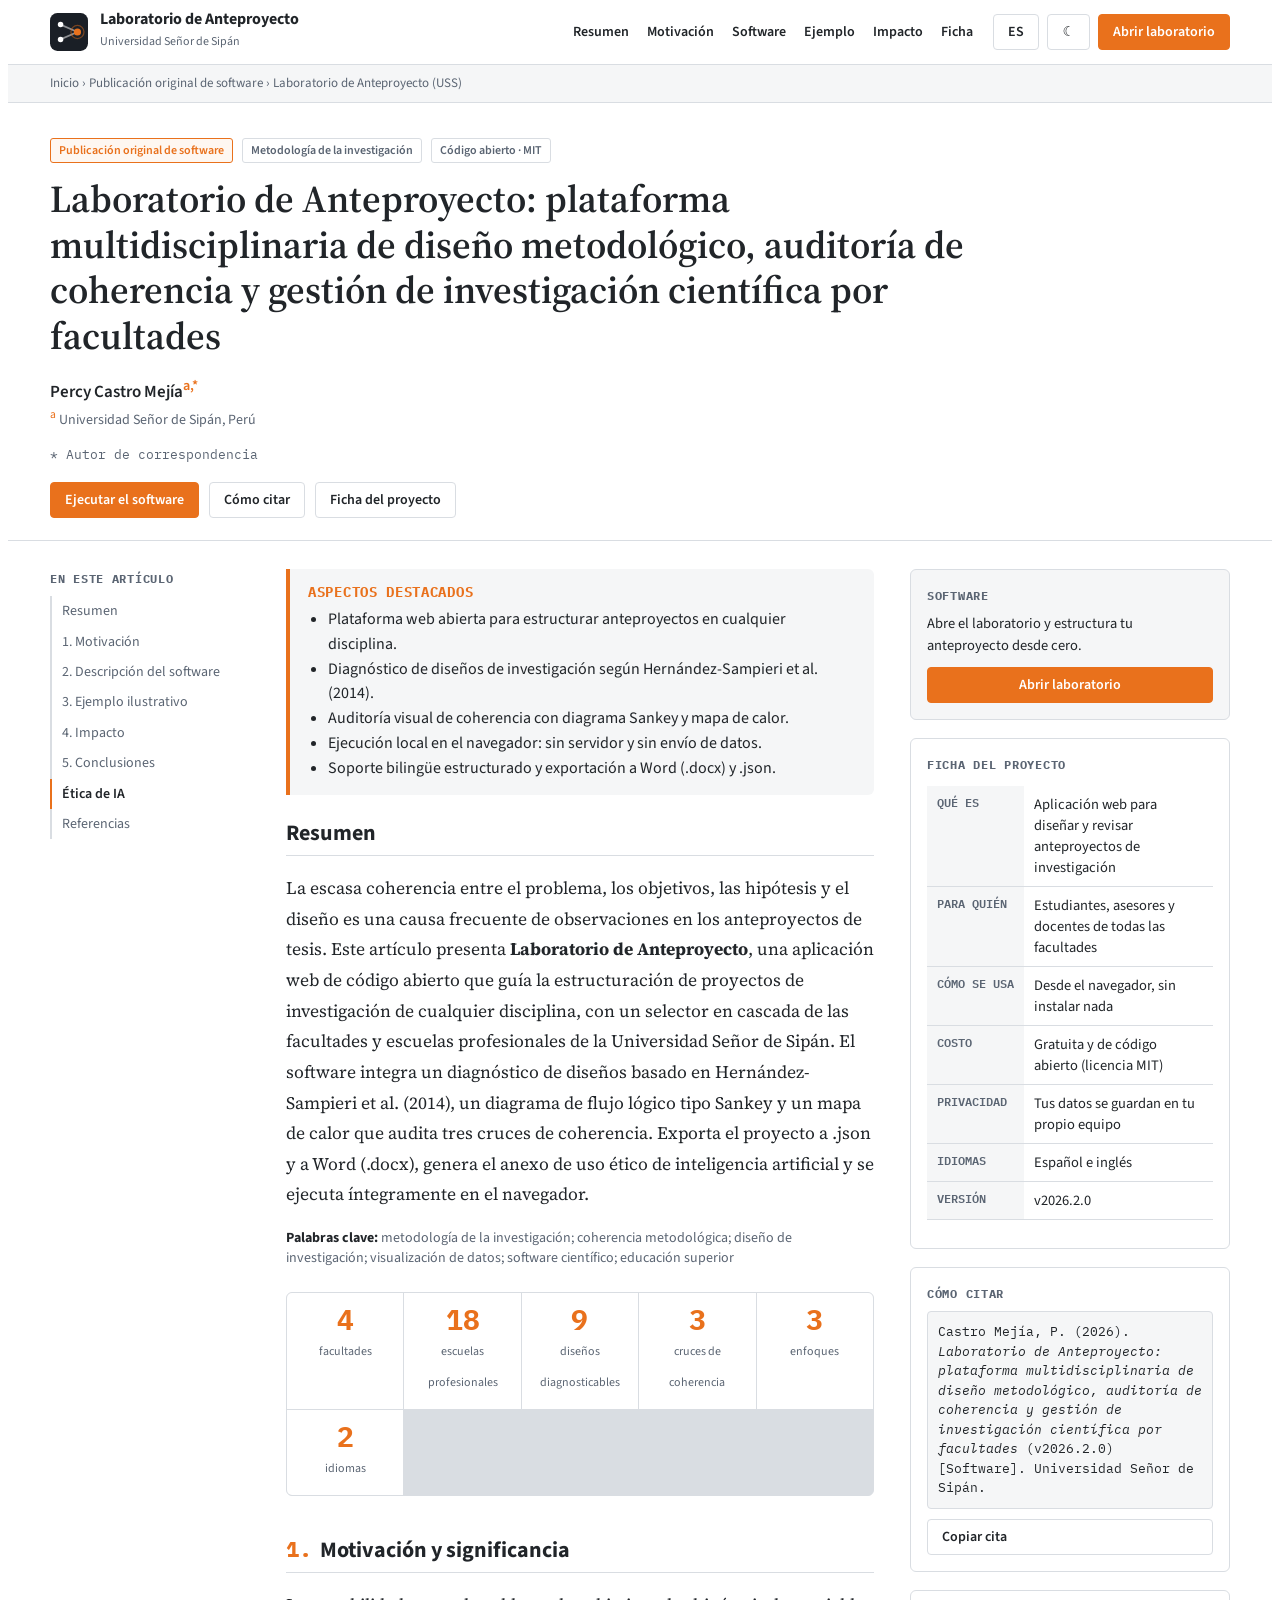
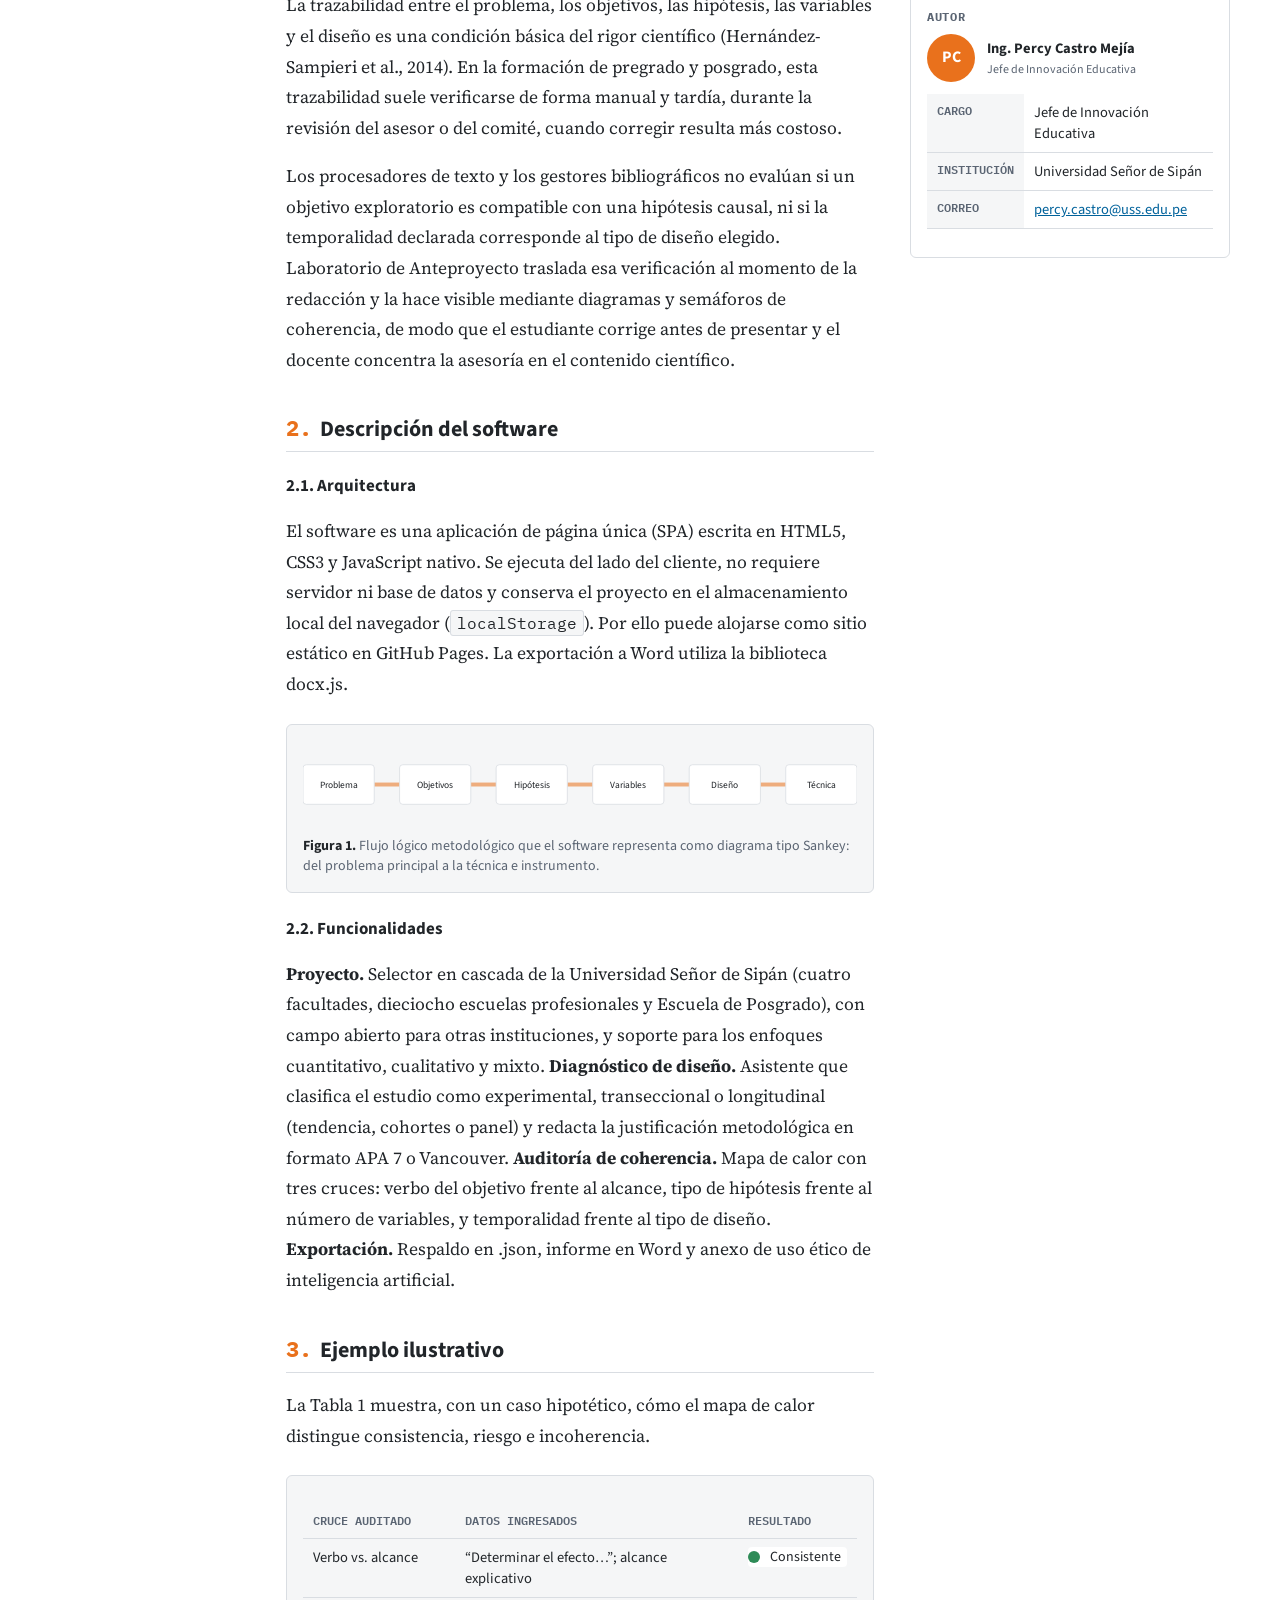
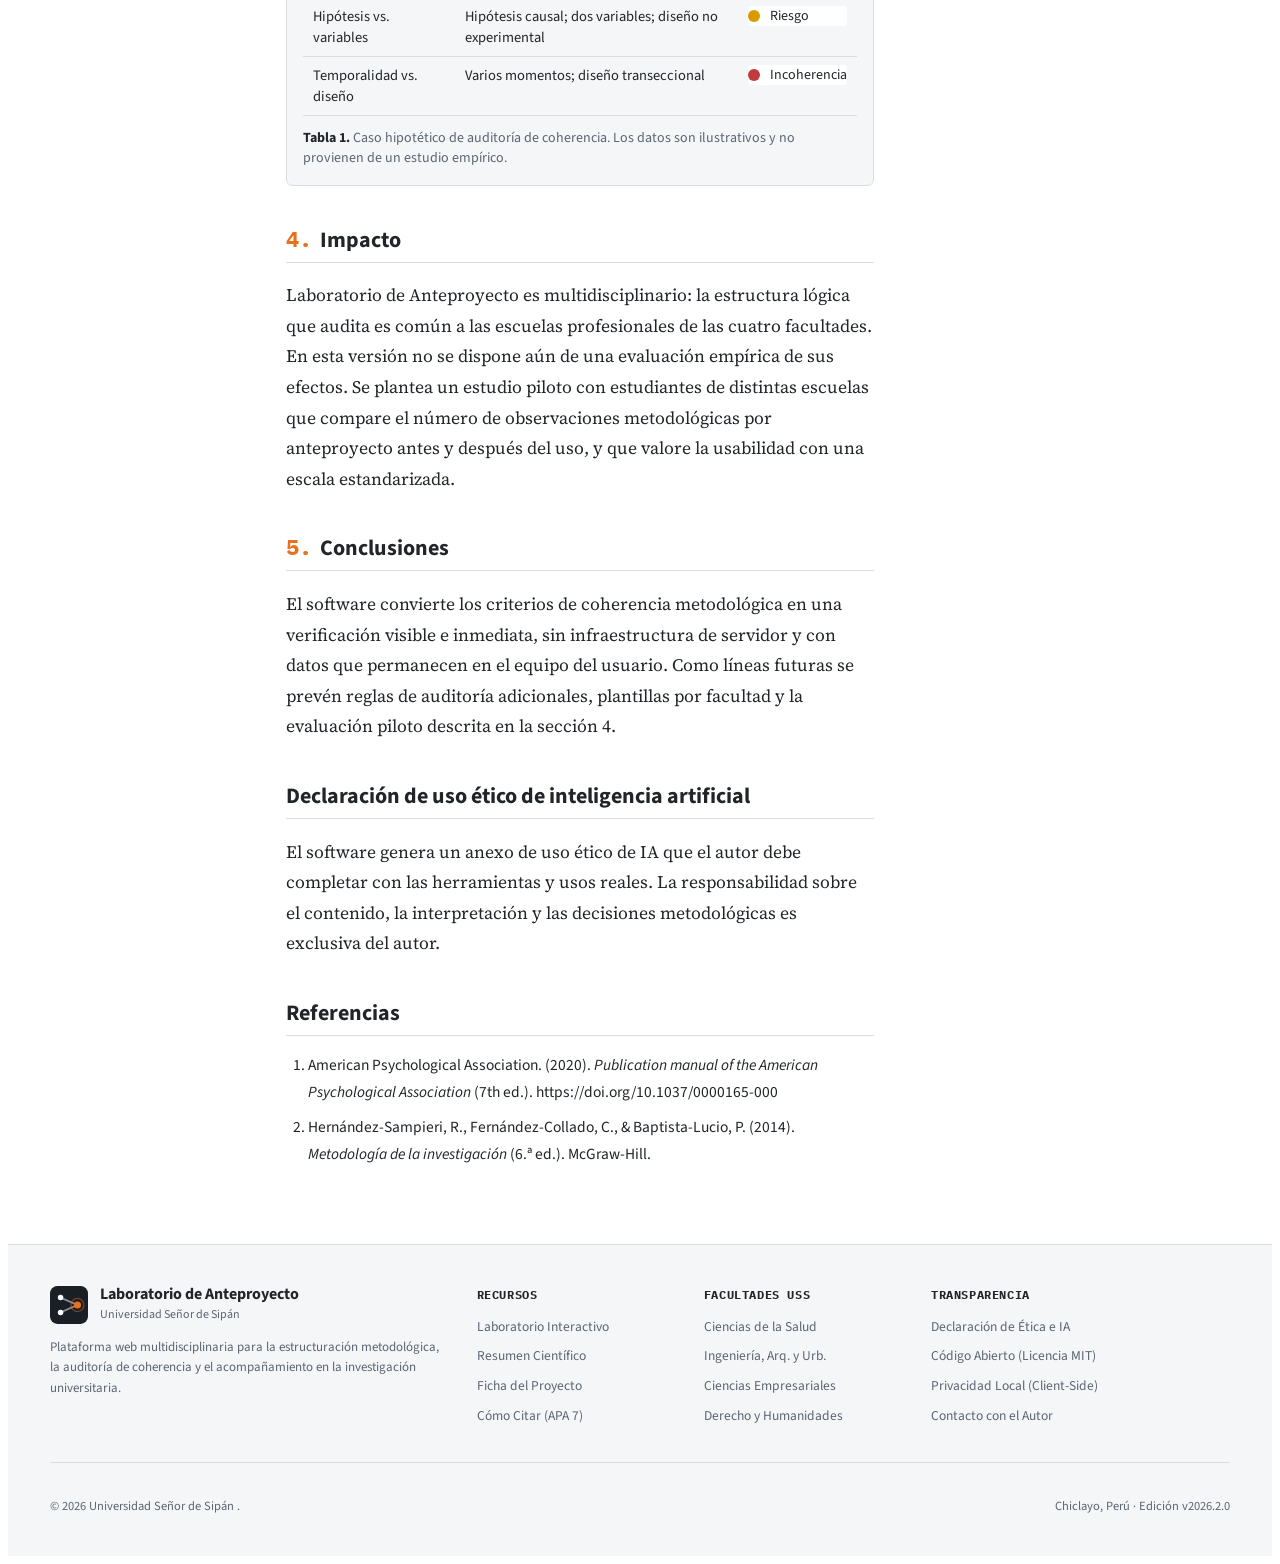
==== index.html @ 93dc8b65 "solucionar vista de interfaz en app.html y actualizar README~" ====
<!DOCTYPE html>
<html lang="es" data-theme="light">
<head>
<meta charset="UTF-8">
<meta name="viewport" content="width=device-width, initial-scale=1">
<title>Laboratorio de Anteproyecto · Universidad Señor de Sipán</title>
<meta name="description" content="Plataforma multidisciplinaria de diseño metodológico, auditoría de coherencia y gestión de investigación científica por facultades.">

<meta name="citation_title" content="Laboratorio de Anteproyecto: plataforma multidisciplinaria de diseño metodológico, auditoría de coherencia y gestión de investigación científica por facultades">
<meta name="citation_author" content="Castro Mejía, Percy">
<meta name="citation_publication_date" content="2026">
<meta name="citation_journal_title" content="Revista de Investigación y Software Científico USS">
<meta name="citation_technical_report_institution" content="Universidad Señor de Sipán">

<link rel="preconnect" href="https://fonts.googleapis.com">
<link rel="preconnect" href="https://fonts.gstatic.com" crossorigin>
<link href="https://fonts.googleapis.com/css2?family=Source+Sans+3:ital,wght@0,400;0,600;0,700;1,400&family=Source+Serif+4:ital,wght@0,400;0,600;1,400&family=IBM+Plex+Mono:wght@400;600&display=swap" rel="stylesheet">

<style>
:root {
  --bg: #FFFFFF;
  --pn: #F5F6F7;
  --tx: #212529;
  --mt: #5B6573;
  --ln: #D9DDE2;
  --ac: #E9711C;
  --ac-hover: #D4600F;
  --lk: #00629B;
  --ok: #2E8B57;
  --rk: #D99A00;
  --bd: #C23B3B;
  --font-serif: 'Source Serif 4', Georgia, serif;
  --font-sans: 'Source Sans 3', system-ui, sans-serif;
  --font-mono: 'IBM Plex Mono', monospace;
}

[data-theme="dark"] {
  --bg: #0F1317;
  --pn: #171C22;
  --tx: #E6E8EB;
  --mt: #9AA4B2;
  --ln: #2A313A;
  --lk: #6DB6E8;
  --ac: #E9711C;
  --ac-hover: #FF8533;
}

#gt {
  position: absolute !important;
  left: -9999px !important;
  top: -9999px !important;
  width: 1px !important;
  height: 1px !important;
  overflow: hidden !important;
}

iframe.goog-te-banner-frame,
.goog-te-banner-frame,
.goog-te-balloon-frame,
#goog-gt-tt,
.goog-te-spinner-pos,
.VIpgJd-Z441Uc-OJanTX,
.VIpgJd-Z441Uc-OJanTX-iATh2e,
iframe[id*=":1.container"],
iframe[id*=":2.container"],
iframe[class*="goog-te-banner-frame"],
.skiptranslate {
  display: none !important;
  visibility: hidden !important;
  opacity: 0 !important;
  height: 0 !important;
}

html {
  top: 0px !important;
  position: static !important;
}
body {
  top: 0px !important;
  margin-top: 0px !important;
  position: static !important;
  background: var(--bg);
  color: var(--tx);
  font: 16px/1.6 var(--font-sans);
  -webkit-font-smoothing: antialiased;
  transition: background-color 0.2s ease, color 0.2s ease;
}

.goog-text-highlight,
font[style*="background-color"] {
  background-color: transparent !important;
  background: transparent !important;
  box-shadow: none !important;
  border: none !important;
}

* { box-sizing: border-box; }
html { scroll-behavior: smooth; scroll-padding-top: 80px; }

a { color: var(--lk); transition: color 0.15s ease; }
a:hover { color: var(--ac); }
code { font-family: var(--font-mono); font-size: 0.9em; background: var(--pn); padding: 2px 6px; border-radius: 3px; border: 1px solid var(--ln); color: var(--tx); }

#skeleton-overlay {
  position: fixed;
  inset: 0;
  z-index: 9999;
  background: var(--bg);
  padding: 24px;
  display: flex;
  flex-direction: column;
  gap: 20px;
  pointer-events: none;
  transition: opacity 0.35s ease, visibility 0.35s ease;
}
#skeleton-overlay.hidden { opacity: 0; visibility: hidden; }
.sk-anim {
  background: linear-gradient(90deg, var(--pn) 25%, var(--ln) 50%, var(--pn) 75%);
  background-size: 200% 100%;
  animation: skShimmer 1.4s infinite;
  border-radius: 4px;
}
@keyframes skShimmer { 0% { background-position: -200% 0; } 100% { background-position: 200% 0; } }

.nav { position: sticky; top: 0; z-index: 50; background: var(--bg); border-bottom: 1px solid var(--ln); backdrop-filter: blur(8px); transition: background-color 0.2s ease, border-color 0.2s ease; }
.in { max-width: 1220px; margin: 0 auto; padding: 0 20px; }
.nav .in { display: flex; align-items: center; gap: 20px; height: 64px; }
.brand { display: flex; align-items: center; gap: 12px; text-decoration: none; color: var(--tx); }

/* ESTILO E IDENTIDAD DEL LOGO SVG (.mk) */
.mk { width: 38px; height: 38px; flex: none; display: block; }
.mk .bg { fill: #1A1F26; }
[data-theme="dark"] .mk .bg { fill: #11151A; }
.mk .ln { stroke: #fff; stroke-opacity: .5; stroke-width: 1.6; fill: none; stroke-linecap: round; }
.mk .nd { fill: #fff; }
.mk .ac { fill: var(--ac); }
.mk .rg { fill: none; stroke: var(--ac); stroke-opacity: .45; stroke-width: 1.2; }

.brand b { display: block; font-size: 16px; line-height: 1.15; color: var(--tx); }
.brand small { color: var(--mt); font-size: 12px; }

.links { display: flex; gap: 18px; margin-left: auto; font-size: 14px; font-weight: 600; }
.links a { color: var(--tx); text-decoration: none; }
.links a:hover { color: var(--ac); }

button, .btn {
  font: 600 14px var(--font-sans); cursor: pointer; border: 1px solid var(--ln);
  background: var(--bg); color: var(--tx); border-radius: 4px; padding: 7px 14px;
  text-decoration: none; display: inline-flex; align-items: center; gap: 6px;
  transition: all 0.15s ease;
}
button:hover, .btn:hover { border-color: var(--mt); }
.btn.p { background: var(--ac); border-color: var(--ac); color: #FFF; }
.btn.p:hover { background: var(--ac-hover); border-color: var(--ac-hover); }

:focus-visible { outline: 2px solid var(--ac); outline-offset: 2px; }

.crumb { background: var(--pn); border-bottom: 1px solid var(--ln); font-size: 13px; color: var(--mt); }
.crumb .in { padding-top: 8px; padding-bottom: 8px; }
.hero { padding: 34px 0 22px; border-bottom: 1px solid var(--ln); }
.tag { display: inline-block; font-size: 12px; font-weight: 600; border: 1px solid var(--ln); border-radius: 3px; padding: 2px 8px; margin: 0 6px 6px 0; color: var(--mt); }
.tag.o { border-color: var(--ac); color: var(--ac); background: rgba(233,113,28,0.06); }

h1 { font: 600 clamp(26px, 3.6vw, 38px)/1.2 var(--font-serif); margin: 8px 0 16px; max-width: 960px; color: var(--tx); }
.au { font-size: 17px; font-weight: 600; color: var(--tx); }
.au sup, .af sup { color: var(--ac); }
.af { font-size: 14px; color: var(--mt); }
.meta { margin-top: 14px; font-size: 13px; color: var(--mt); font-family: var(--font-mono); }
.hero .row { margin-top: 16px; display: flex; gap: 10px; flex-wrap: wrap; }

.wrap { display: grid; grid-template-columns: 200px minmax(0, 1fr) 320px; gap: 36px; padding-top: 28px; padding-bottom: 60px; }
.toc { position: sticky; top: 84px; align-self: start; font-size: 14px; }
.toc h4, .side h3 { margin: 0 0 8px; font-size: 12px; font-family: var(--font-mono); letter-spacing: 0.06em; text-transform: uppercase; color: var(--mt); }
.toc a { display: block; padding: 4px 0 4px 10px; border-left: 2px solid var(--ln); color: var(--mt); text-decoration: none; }
.toc a.on { border-color: var(--ac); color: var(--tx); font-weight: 600; }

article { font-family: var(--font-serif); font-size: 17.5px; line-height: 1.75; max-width: 760px; color: var(--tx); }
article h2 { font: 700 22px var(--font-sans); margin: 38px 0 8px; padding-bottom: 6px; border-bottom: 1px solid var(--ln); color: var(--tx); }
article h3 { font: 700 17px var(--font-sans); margin: 22px 0 4px; color: var(--tx); }
article h2 span { color: var(--ac); margin-right: 8px; font-family: var(--font-mono); }

.box { background: var(--pn); border-left: 4px solid var(--ac); padding: 14px 18px; margin: 0 0 22px; font-family: var(--font-sans); font-size: 16px; line-height: 1.55; border-radius: 0 6px 6px 0; color: var(--tx); }
.box h2 { border: 0; margin: 0 0 6px; padding: 0; font-size: 14px; font-family: var(--font-mono); text-transform: uppercase; letter-spacing: 0.05em; color: var(--ac); }
.box ul { margin: 0; padding-left: 20px; }
.kw { font: 14px var(--font-sans); color: var(--mt); margin-top: 10px; } .kw b { color: var(--tx); }

.kpi { display: grid; grid-template-columns: repeat(auto-fit, minmax(110px, 1fr)); gap: 1px; background: var(--ln); border: 1px solid var(--ln); margin: 24px 0; font-family: var(--font-sans); border-radius: 6px; overflow: hidden; }
.kpi div { background: var(--bg); padding: 12px; text-align: center; }
.kpi b { display: block; font-size: 28px; line-height: 1.1; color: var(--ac); font-family: var(--font-mono); }
.kpi small { color: var(--mt); font-size: 12px; }

figure { margin: 24px 0; padding: 16px; border: 1px solid var(--ln); border-radius: 6px; font-family: var(--font-sans); background: var(--pn); }
figcaption { font-size: 14px; color: var(--mt); margin-top: 8px; line-height: 1.45; } figcaption b { color: var(--tx); }
figure svg { width: 100%; height: auto; display: block; }

.hm { display: grid; gap: 6px; font-size: 14px; font-family: var(--font-sans); }
.hm div { display: flex; gap: 10px; align-items: center; border: 1px solid var(--ln); padding: 8px 10px; border-radius: 4px; background: var(--bg); color: var(--tx); }
.hm i { width: 12px; height: 12px; border-radius: 50%; flex: none; }

table { border-collapse: collapse; width: 100%; font: 14.5px/1.45 var(--font-sans); margin: 12px 0; color: var(--tx); }
th, td { text-align: left; padding: 8px 10px; border-bottom: 1px solid var(--ln); vertical-align: top; }
th { color: var(--mt); font-weight: 600; white-space: nowrap; font-family: var(--font-mono); font-size: 12px; text-transform: uppercase; background: var(--pn); }

.side { display: grid; gap: 18px; align-self: start; font-size: 14.5px; font-family: var(--font-sans); }
.card { border: 1px solid var(--ln); border-radius: 6px; padding: 16px; background: var(--bg); color: var(--tx); }
.card.d { background: var(--pn); }
.card p { margin: 0 0 10px; line-height: 1.5; }
.cite { font-size: 13px; font-family: var(--font-mono); background: var(--pn); padding: 10px; border-radius: 4px; border: 1px solid var(--ln); margin: 0 0 10px; word-break: break-word; color: var(--tx); }

.author-profile { display: flex; gap: 12px; align-items: center; }
.av-box { width: 48px; height: 48px; border-radius: 50%; background: var(--ac); color: #FFF; display: flex; align-items: center; justify-content: center; font-weight: 700; font-family: var(--font-sans); flex-shrink: 0; font-size: 16px; }

ol.ref { font-size: 15.5px; padding-left: 22px; font-family: var(--font-sans); }
ol.ref li { margin-bottom: 8px; }

footer { background: var(--pn); border-top: 1px solid var(--ln); font-size: 13.5px; color: var(--mt); padding: 40px 0 28px; font-family: var(--font-sans); }
.footer-grid { display: grid; grid-template-columns: 2fr 1fr 1fr 1.5fr; gap: 28px; margin-bottom: 28px; }
.footer-col h5 { font-family: var(--font-mono); font-size: 12px; font-weight: 700; text-transform: uppercase; color: var(--tx); margin: 0 0 12px; letter-spacing: 0.05em; }
.footer-col ul { list-style: none; padding: 0; margin: 0; }
.footer-col ul li { margin-bottom: 8px; }
.footer-col ul a { text-decoration: none; color: var(--mt); transition: color 0.15s ease; }
.footer-col ul a:hover { color: var(--ac); }
.footer-bottom { border-top: 1px solid var(--ln); padding-top: 20px; display: flex; justify-content: space-between; flex-wrap: wrap; gap: 12px; font-size: 12.5px; }

@media(max-width: 1020px) { .wrap { grid-template-columns: minmax(0,1fr); } .toc { display: none; } .links { display: none; } .footer-grid { grid-template-columns: 1fr 1fr; } }
@media(max-width: 640px) { .footer-grid { grid-template-columns: 1fr; } }
@media print { .nav, .toc, .side .btn, footer { display: none; } .wrap { display: block; } }
</style>
</head>
<body>

<div id="gt"></div>

<div id="skeleton-overlay">
  <div class="sk-anim" style="height: 55px; width: 100%;"></div>
  <div class="sk-anim" style="height: 100px; width: 80%;"></div>
  <div class="sk-anim" style="height: 380px; width: 100%;"></div>
</div>

<header class="nav"><div class="in">
  <a class="brand" href="#top" id="top">
    <svg class="mk" viewBox="0 0 36 36" aria-hidden="true"><rect class="bg" width="36" height="36" rx="7"/><path class="ln" d="M10 11L26 18M10 25L26 18"/><circle class="nd" cx="10" cy="11" r="2.6"/><circle class="nd" cx="10" cy="25" r="2.6"/><circle class="rg" cx="26" cy="18" r="6.2"/><circle class="ac" cx="26" cy="18" r="3.4"/></svg>
    <span><b>Laboratorio de Anteproyecto</b><small>Universidad Señor de Sipán</small></span>
  </a>
  <nav class="links">
    <a href="#abstract">Resumen</a>
    <a href="#s1">Motivación</a>
    <a href="#s2">Software</a>
    <a href="#s3">Ejemplo</a>
    <a href="#s4">Impacto</a>
    <a href="#meta">Ficha</a>
  </nav>
  <div class="tools" style="display:flex; gap:8px; align-items:center;">
    <button id="lg" aria-label="Cambiar idioma" title="Cambiar Idioma ES/EN">ES</button>
    <button id="th" aria-label="Cambiar tema" title="Modo Claro/Oscuro">☾</button>
    <a class="btn p" href="app.html">Abrir laboratorio</a>
  </div>
</div></header>

<div class="crumb"><div class="in">Inicio › Publicación original de software › Laboratorio de Anteproyecto (USS)</div></div>

<section class="hero"><div class="in">
  <span class="tag o">Publicación original de software</span>
  <span class="tag">Metodología de la investigación</span>
  <span class="tag">Código abierto · MIT</span>
  
  <h1>Laboratorio de Anteproyecto: plataforma multidisciplinaria de diseño metodológico, auditoría de coherencia y gestión de investigación científica por facultades</h1>
  
  <div class="au">Percy Castro Mejía<sup>a,*</sup></div>
  <div class="af"><sup>a</sup> Universidad Señor de Sipán, Perú</div>
  <div class="meta">*  Autor de correspondencia</div>
  
  <div class="row">
    <a class="btn p" href="app.html">Ejecutar el software</a>
    <a class="btn" href="#cite">Cómo citar</a>
    <a class="btn" href="#meta">Ficha del proyecto</a>
  </div>
</div></section>

<div class="in wrap">

<nav class="toc" aria-label="Contenido">
  <h4>En este artículo</h4>
  <a href="#abstract">Resumen</a>
  <a href="#s1">1. Motivación</a>
  <a href="#s2">2. Descripción del software</a>
  <a href="#s3">3. Ejemplo ilustrativo</a>
  <a href="#s4">4. Impacto</a>
  <a href="#s5">5. Conclusiones</a>
  <a href="#s6">Ética de IA</a>
  <a href="#refs">Referencias</a>
</nav>

<article>
<div class="box">
  <h2>Aspectos destacados</h2>
  <ul>
    <li>Plataforma web abierta para estructurar anteproyectos en cualquier disciplina.</li>
    <li>Diagnóstico de diseños de investigación según Hernández-Sampieri et al. (2014).</li>
    <li>Auditoría visual de coherencia con diagrama Sankey y mapa de calor.</li>
    <li>Ejecución local en el navegador: sin servidor y sin envío de datos.</li>
    <li>Soporte bilingüe estructurado y exportación a Word (.docx) y .json.</li>
  </ul>
</div>

<section id="abstract">
  <h2 style="margin-top:0">Resumen</h2>
  <p>La escasa coherencia entre el problema, los objetivos, las hipótesis y el diseño es una causa frecuente de observaciones en los anteproyectos de tesis. Este artículo presenta <strong>Laboratorio de Anteproyecto</strong>, una aplicación web de código abierto que guía la estructuración de proyectos de investigación de cualquier disciplina, con un selector en cascada de las facultades y escuelas profesionales de la Universidad Señor de Sipán. El software integra un diagnóstico de diseños basado en Hernández-Sampieri et al. (2014), un diagrama de flujo lógico tipo Sankey y un mapa de calor que audita tres cruces de coherencia. Exporta el proyecto a .json y a Word (.docx), genera el anexo de uso ético de inteligencia artificial y se ejecuta íntegramente en el navegador.</p>
  <p class="kw"><b>Palabras clave:</b> metodología de la investigación; coherencia metodológica; diseño de investigación; visualización de datos; software científico; educación superior</p>
</section>

<div class="kpi" role="group" aria-label="Alcance funcional">
  <div><b>4</b><small>facultades</small></div>
  <div><b>18</b><small>escuelas profesionales</small></div>
  <div><b>9</b><small>diseños diagnosticables</small></div>
  <div><b>3</b><small>cruces de coherencia</small></div>
  <div><b>3</b><small>enfoques</small></div>
  <div><b>2</b><small>idiomas</small></div>
</div>

<section id="s1">
  <h2><span>1.</span>Motivación y significancia</h2>
  <p>La trazabilidad entre el problema, los objetivos, las hipótesis, las variables y el diseño es una condición básica del rigor científico (Hernández-Sampieri et al., 2014). En la formación de pregrado y posgrado, esta trazabilidad suele verificarse de forma manual y tardía, durante la revisión del asesor o del comité, cuando corregir resulta más costoso.</p>
  <p>Los procesadores de texto y los gestores bibliográficos no evalúan si un objetivo exploratorio es compatible con una hipótesis causal, ni si la temporalidad declarada corresponde al tipo de diseño elegido. Laboratorio de Anteproyecto traslada esa verificación al momento de la redacción y la hace visible mediante diagramas y semáforos de coherencia, de modo que el estudiante corrige antes de presentar y el docente concentra la asesoría en el contenido científico.</p>
</section>

<section id="s2">
  <h2><span>2.</span>Descripción del software</h2>
  <h3>2.1. Arquitectura</h3>
  <p>El software es una aplicación de página única (SPA) escrita en HTML5, CSS3 y JavaScript nativo. Se ejecuta del lado del cliente, no requiere servidor ni base de datos y conserva el proyecto en el almacenamiento local del navegador (<code>localStorage</code>). Por ello puede alojarse como sitio estático en GitHub Pages. La exportación a Word utiliza la biblioteca docx.js.</p>
  
  <figure>
    <svg viewBox="0 0 700 110" role="img" aria-label="Flujo lógico: problema, objetivos, hipótesis, variables, diseño, técnica e instrumento">
      <g fill="none" stroke="var(--ac)" stroke-opacity=".55" stroke-width="5">
        <path d="M90 55C106 55 106 55 122 55"/>
        <path d="M212 55C228 55 228 55 244 55"/>
        <path d="M334 55C350 55 350 55 366 55"/>
        <path d="M456 55C472 55 472 55 488 55"/>
        <path d="M578 55C594 55 594 55 610 55"/>
      </g>
      <g fill="var(--bg)" stroke="var(--ln)">
        <rect x="0" y="30" width="90" height="50" rx="4"/>
        <rect x="122" y="30" width="90" height="50" rx="4"/>
        <rect x="244" y="30" width="90" height="50" rx="4"/>
        <rect x="366" y="30" width="90" height="50" rx="4"/>
        <rect x="488" y="30" width="90" height="50" rx="4"/>
        <rect x="610" y="30" width="90" height="50" rx="4"/>
      </g>
      <g fill="var(--tx)" font-size="12" text-anchor="middle" font-family="Source Sans 3">
        <text x="45" y="59">Problema</text>
        <text x="167" y="59">Objetivos</text>
        <text x="289" y="59">Hipótesis</text>
        <text x="411" y="59">Variables</text>
        <text x="533" y="59">Diseño</text>
        <text x="655" y="59">Técnica</text>
      </g>
    </svg>
    <figcaption><b>Figura 1.</b> Flujo lógico metodológico que el software representa como diagrama tipo Sankey: del problema principal a la técnica e instrumento.</figcaption>
  </figure>

  <h3>2.2. Funcionalidades</h3>
  <p><strong>Proyecto.</strong> Selector en cascada de la Universidad Señor de Sipán (cuatro facultades, dieciocho escuelas profesionales y Escuela de Posgrado), con campo abierto para otras instituciones, y soporte para los enfoques cuantitativo, cualitativo y mixto. <strong>Diagnóstico de diseño.</strong> Asistente que clasifica el estudio como experimental, transeccional o longitudinal (tendencia, cohortes o panel) y redacta la justificación metodológica en formato APA 7 o Vancouver. <strong>Auditoría de coherencia.</strong> Mapa de calor con tres cruces: verbo del objetivo frente al alcance, tipo de hipótesis frente al número de variables, y temporalidad frente al tipo de diseño. <strong>Exportación.</strong> Respaldo en .json, informe en Word y anexo de uso ético de inteligencia artificial.</p>
</section>

<section id="s3">
  <h2><span>3.</span>Ejemplo ilustrativo</h2>
  <p>La Tabla 1 muestra, con un caso hipotético, cómo el mapa de calor distingue consistencia, riesgo e incoherencia.</p>
  
  <figure>
    <table>
      <thead>
        <tr>
          <th>Cruce auditado</th>
          <th>Datos ingresados</th>
          <th>Resultado</th>
        </tr>
      </thead>
      <tbody>
        <tr>
          <td>Verbo vs. alcance</td>
          <td>“Determinar el efecto…”; alcance explicativo</td>
          <td><span class="hm"><div style="border:0;padding:0"><i style="background:var(--ok)"></i>Consistente</div></span></td>
        </tr>
        <tr>
          <td>Hipótesis vs. variables</td>
          <td>Hipótesis causal; dos variables; diseño no experimental</td>
          <td><span class="hm"><div style="border:0;padding:0"><i style="background:var(--rk)"></i>Riesgo</div></span></td>
        </tr>
        <tr>
          <td>Temporalidad vs. diseño</td>
          <td>Varios momentos; diseño transeccional</td>
          <td><span class="hm"><div style="border:0;padding:0"><i style="background:var(--bd)"></i>Incoherencia</div></span></td>
        </tr>
      </tbody>
    </table>
    <figcaption><b>Tabla 1.</b> Caso hipotético de auditoría de coherencia. Los datos son ilustrativos y no provienen de un estudio empírico.</figcaption>
  </figure>
</section>

<section id="s4">
  <h2><span>4.</span>Impacto</h2>
  <p>Laboratorio de Anteproyecto es multidisciplinario: la estructura lógica que audita es común a las escuelas profesionales de las cuatro facultades. En esta versión no se dispone aún de una evaluación empírica de sus efectos. Se plantea un estudio piloto con estudiantes de distintas escuelas que compare el número de observaciones metodológicas por anteproyecto antes y después del uso, y que valore la usabilidad con una escala estandarizada.</p>
</section>

<section id="s5">
  <h2><span>5.</span>Conclusiones</h2>
  <p>El software convierte los criterios de coherencia metodológica en una verificación visible e inmediata, sin infraestructura de servidor y con datos que permanecen en el equipo del usuario. Como líneas futuras se prevén reglas de auditoría adicionales, plantillas por facultad y la evaluación piloto descrita en la sección 4.</p>
</section>

<section id="s6">
  <h2>Declaración de uso ético de inteligencia artificial</h2>
  <p>El software genera un anexo de uso ético de IA que el autor debe completar con las herramientas y usos reales. La responsabilidad sobre el contenido, la interpretación y las decisiones metodológicas es exclusiva del autor.</p>
</section>

<section id="refs">
  <h2>Referencias</h2>
  <ol class="ref">
    <li>American Psychological Association. (2020). <em>Publication manual of the American Psychological Association</em> (7th ed.). https://doi.org/10.1037/0000165-000</li>
    <li>Hernández-Sampieri, R., Fernández-Collado, C., &amp; Baptista-Lucio, P. (2014). <em>Metodología de la investigación</em> (6.ª ed.). McGraw-Hill.</li>
  </ol>
</section>
</article>

<aside class="side">
  <div class="card d">
    <h3>Software</h3>
    <p>Abre el laboratorio y estructura tu anteproyecto desde cero.</p>
    <a class="btn p" href="app.html" style="width:100%; text-align:center; justify-content:center;">Abrir laboratorio</a>
  </div>

  <div class="card" id="meta">
    <h3>Ficha del proyecto</h3>
    <table>
      <tbody>
        <tr><th>Qué es</th><td>Aplicación web para diseñar y revisar anteproyectos de investigación</td></tr>
        <tr><th>Para quién</th><td>Estudiantes, asesores y docentes de todas las facultades</td></tr>
        <tr><th>Cómo se usa</th><td>Desde el navegador, sin instalar nada</td></tr>
        <tr><th>Costo</th><td>Gratuita y de código abierto (licencia MIT)</td></tr>
        <tr><th>Privacidad</th><td>Tus datos se guardan en tu propio equipo</td></tr>
        <tr><th>Idiomas</th><td>Español e inglés</td></tr>
        <tr><th>Versión</th><td>v2026.2.0</td></tr>
      </tbody>
    </table>
  </div>

  <div class="card" id="cite">
    <h3>Cómo citar</h3>
    <p class="cite" id="ct">Castro Mejía, P. (2026). <em>Laboratorio de Anteproyecto: plataforma multidisciplinaria de diseño metodológico, auditoría de coherencia y gestión de investigación científica por facultades</em> (v2026.2.0) [Software]. Universidad Señor de Sipán.</p>
    <button id="cp" style="width:100%;">Copiar cita</button>
  </div>

  <div class="card">
    <h3>Autor</h3>
    <div class="author-profile">
      <div class="av-box">PC</div>
      <div>
        <strong>Ing. Percy Castro Mejía</strong>
        <div style="font-size:12px; color:var(--mt);">Jefe de Innovación Educativa</div>
      </div>
    </div>
    <table style="margin-top:12px; width:100%;">
      <tbody>
        <tr><th>Cargo</th><td>Jefe de Innovación Educativa</td></tr>
        <tr><th>Institución</th><td>Universidad Señor de Sipán</td></tr>
        <tr><th>Correo</th><td><a href="mailto:percy.castro@uss.edu.pe" style="word-break:break-all;">percy.castro@uss.edu.pe</a></td></tr>
      </tbody>
    </table>
  </div>
</aside>

</div>

<footer>
  <div class="in">
    <div class="footer-grid">
      <div class="footer-col">
        <a class="brand" href="#top" style="margin-bottom: 12px; display: inline-flex;">
          <svg class="mk" viewBox="0 0 36 36" aria-hidden="true"><rect class="bg" width="36" height="36" rx="7"/><path class="ln" d="M10 11L26 18M10 25L26 18"/><circle class="nd" cx="10" cy="11" r="2.6"/><circle class="nd" cx="10" cy="25" r="2.6"/><circle class="rg" cx="26" cy="18" r="6.2"/><circle class="ac" cx="26" cy="18" r="3.4"/></svg>
          <span><b>Laboratorio de Anteproyecto</b><small>Universidad Señor de Sipán</small></span>
        </a>
        <p style="margin: 0; font-size: 13px; line-height: 1.6;">
          Plataforma web multidisciplinaria para la estructuración metodológica, la auditoría de coherencia y el acompañamiento en la investigación universitaria.
        </p>
      </div>

      <div class="footer-col">
        <h5>Recursos</h5>
        <ul>
          <li><a href="app.html">Laboratorio Interactivo</a></li>
          <li><a href="#abstract">Resumen Científico</a></li>
          <li><a href="#meta">Ficha del Proyecto</a></li>
          <li><a href="#cite">Cómo Citar (APA 7)</a></li>
        </ul>
      </div>

      <div class="footer-col">
        <h5>Facultades USS</h5>
        <ul>
          <li><a href="#s2">Ciencias de la Salud</a></li>
          <li><a href="#s2">Ingeniería, Arq. y Urb.</a></li>
          <li><a href="#s2">Ciencias Empresariales</a></li>
          <li><a href="#s2">Derecho y Humanidades</a></li>
        </ul>
      </div>

      <div class="footer-col">
        <h5>Transparencia</h5>
        <ul>
          <li><a href="#s6">Declaración de Ética e IA</a></li>
          <li><a href="#meta">Código Abierto (Licencia MIT)</a></li>
          <li><a href="#meta">Privacidad Local (Client-Side)</a></li>
          <li><a href="mailto:percy.castro@uss.edu.pe">Contacto con el Autor</a></li>
        </ul>
      </div>
    </div>

    <div class="footer-bottom">
      <p>© 2026 Universidad Señor de Sipán .</p>
      <p>Chiclayo, Perú · Edición v2026.2.0</p>
    </div>
  </div>
</footer>

<script>
const $ = s => document.querySelector(s);
const R = document.documentElement;

function purgeTranslateBanner() {
  document.body.style.top = '0px';
  document.body.style.position = 'static';
  document.body.style.marginTop = '0px';
  document.documentElement.style.top = '0px';
}

const translateObserver = new MutationObserver(() => {
  if (document.body.style.top !== '0px' && document.body.style.top !== '') {
    document.body.style.top = '0px';
  }
  purgeTranslateBanner();
});
translateObserver.observe(document.body, { attributes: true, attributeFilter: ['style', 'class'] });

window.addEventListener('load', () => {
  const sk = $('#skeleton-overlay');
  if (sk) {
    setTimeout(() => sk.classList.add('hidden'), 200);
  }
  purgeTranslateBanner();
});

const setT = t => {
  R.setAttribute('data-theme', t);
  const thBtn = $('#th');
  if (thBtn) thBtn.textContent = t === 'dark' ? '☀' : '☾';
  try {
    localStorage.setItem('nexo_theme', t);
    localStorage.setItem('rls_site_t', t);
  } catch(e) {}
};

const savedTheme = (() => {
  try {
    return localStorage.getItem('nexo_theme') || localStorage.getItem('rls_site_t');
  } catch(e) {}
})() || 'light';

setT(savedTheme);

if ($('#th')) {
  $('#th').onclick = () => {
    const current = R.getAttribute('data-theme') || 'light';
    setT(current === 'dark' ? 'light' : 'dark');
  };
}

function changeLanguage(targetLang) {
  document.cookie = `googtrans=/es/${targetLang}; path=/;`;
  document.cookie = `googtrans=/es/${targetLang}; domain=${window.location.hostname}; path=/;`;
  try { localStorage.setItem('nexo_lang', targetLang); } catch(e) {}

  const lgBtn = $('#lg');
  if (lgBtn) lgBtn.textContent = targetLang.toUpperCase();

  const combo = document.querySelector('.goog-te-combo');
  if (combo) {
    combo.value = targetLang;
    combo.dispatchEvent(new Event('change'));
    setTimeout(purgeTranslateBanner, 50);
    setTimeout(purgeTranslateBanner, 300);
  } else {
    location.reload();
  }
}

const lgBtn = $('#lg');
if (lgBtn) {
  const initLang = (document.cookie.match(/googtrans=\/es\/(\w+)/) || [])[1] || localStorage.getItem('nexo_lang') || 'es';
  lgBtn.textContent = initLang.toUpperCase();

  lgBtn.onclick = () => {
    const curLang = (document.cookie.match(/googtrans=\/es\/(\w+)/) || [])[1] || localStorage.getItem('nexo_lang') || 'es';
    const nextLang = curLang === 'es' ? 'en' : 'es';
    changeLanguage(nextLang);
  };
}

function googleTranslateElementInit() {
  new google.translate.TranslateElement({
    pageLanguage: 'es',
    includedLanguages: 'en,es',
    autoDisplay: false
  }, 'gt');
  setTimeout(purgeTranslateBanner, 100);
}

if ($('#cp')) {
  $('#cp').onclick = () => {
    navigator.clipboard.writeText($('#ct').textContent.trim()).then(() => {
      $('#cp').textContent = '¡Copiada!';
      setTimeout(() => $('#cp').textContent = 'Copiar cita', 1500);
    });
  };
}

const L = [...document.querySelectorAll('.toc a')];
const io = new IntersectionObserver(entries => {
  entries.forEach(e => {
    if (e.isIntersecting) {
      L.forEach(a => a.classList.toggle('on', a.getAttribute('href') === '#' + e.target.id));
    }
  });
}, { rootMargin: '-20% 0px -70% 0px' });

L.forEach(a => {
  const target = document.querySelector(a.getAttribute('href'));
  if (target) io.observe(target);
});
</script>
<script src="https://translate.google.com/translate_a/element.js?cb=googleTranslateElementInit"></script>
</body>
</html>
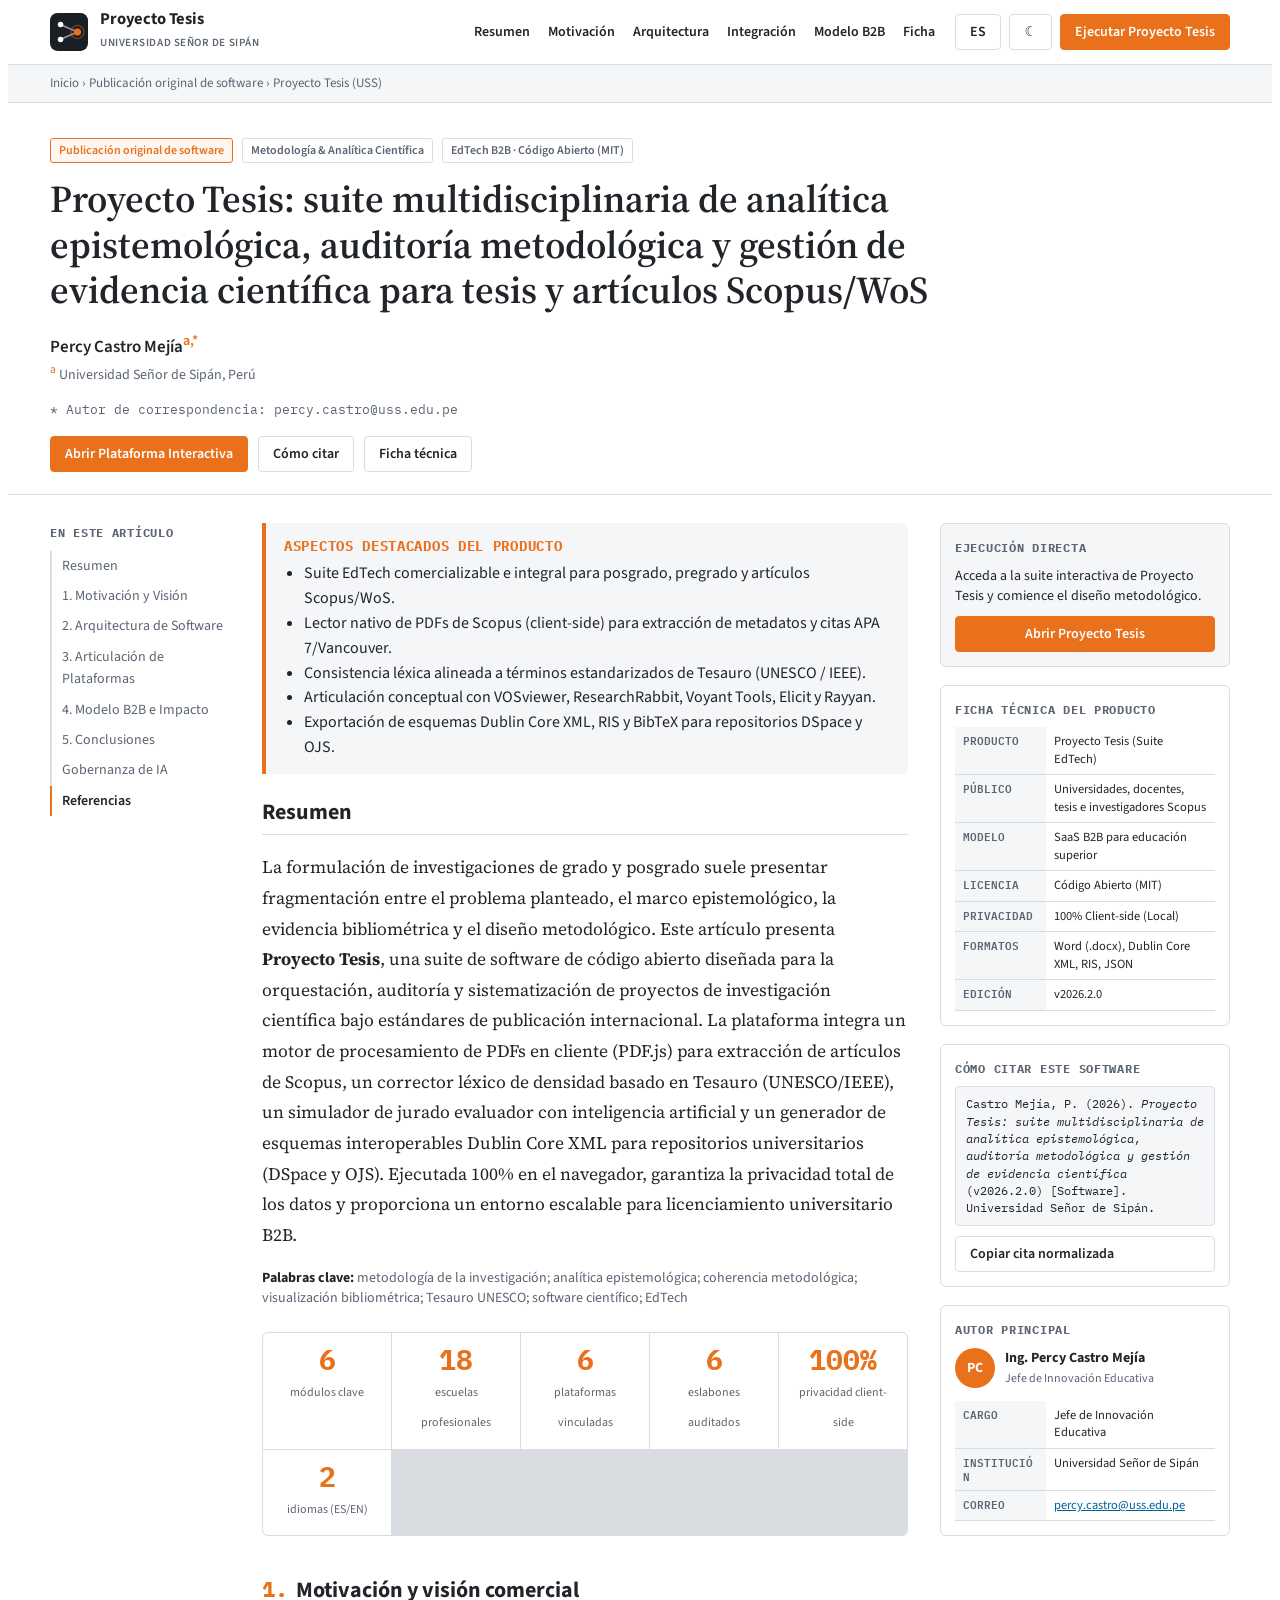
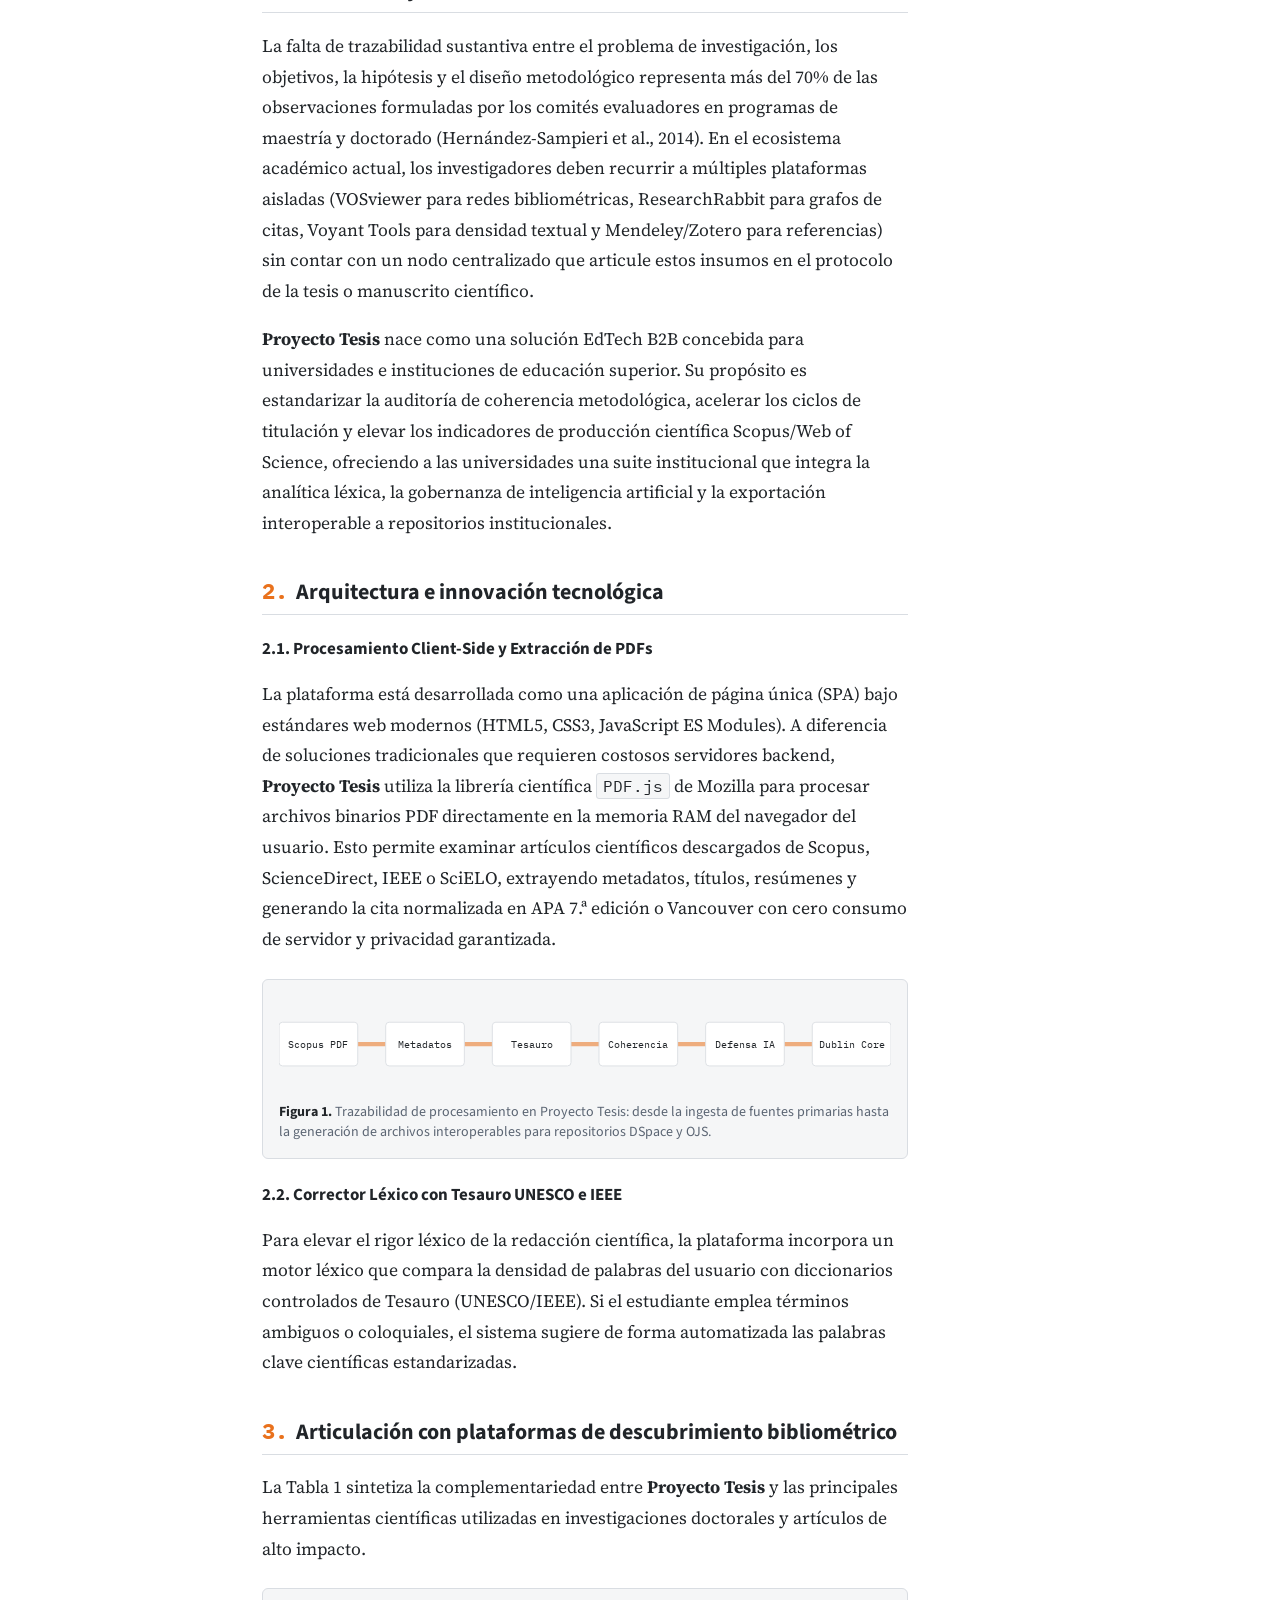
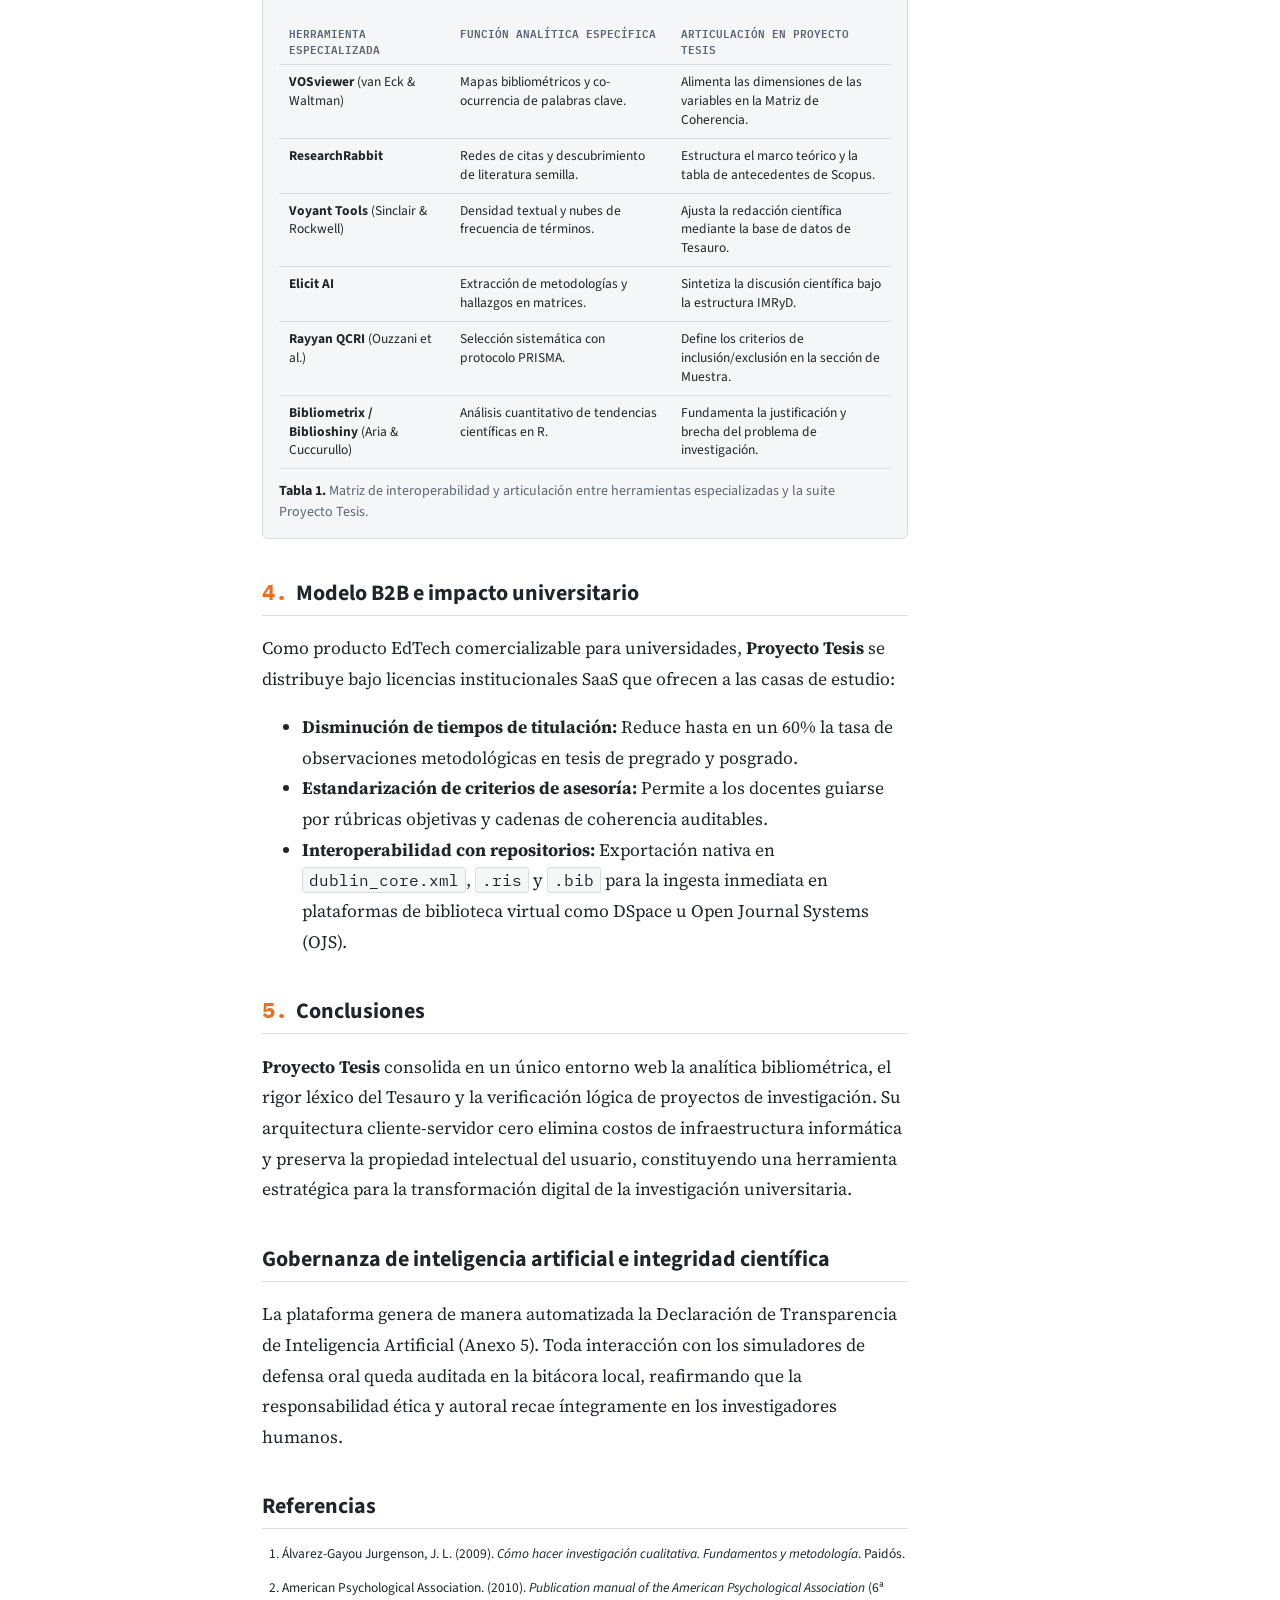
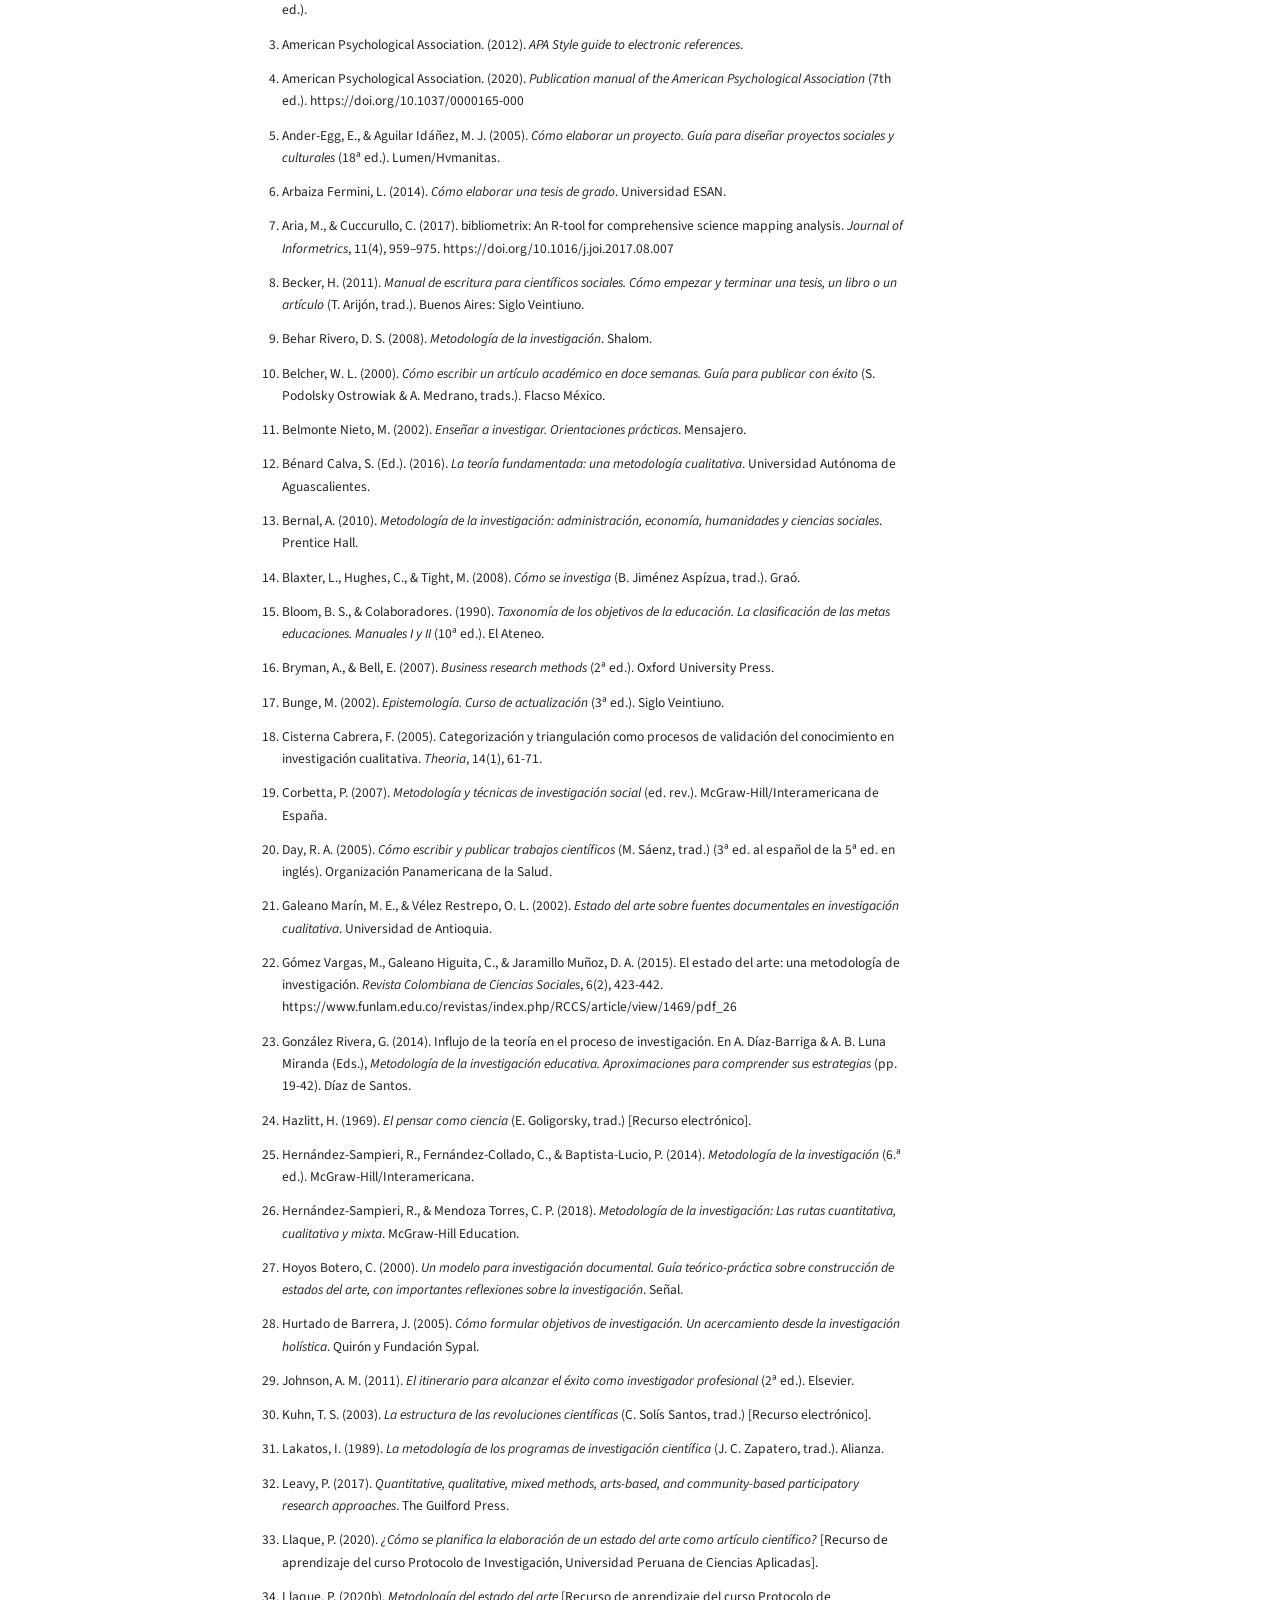
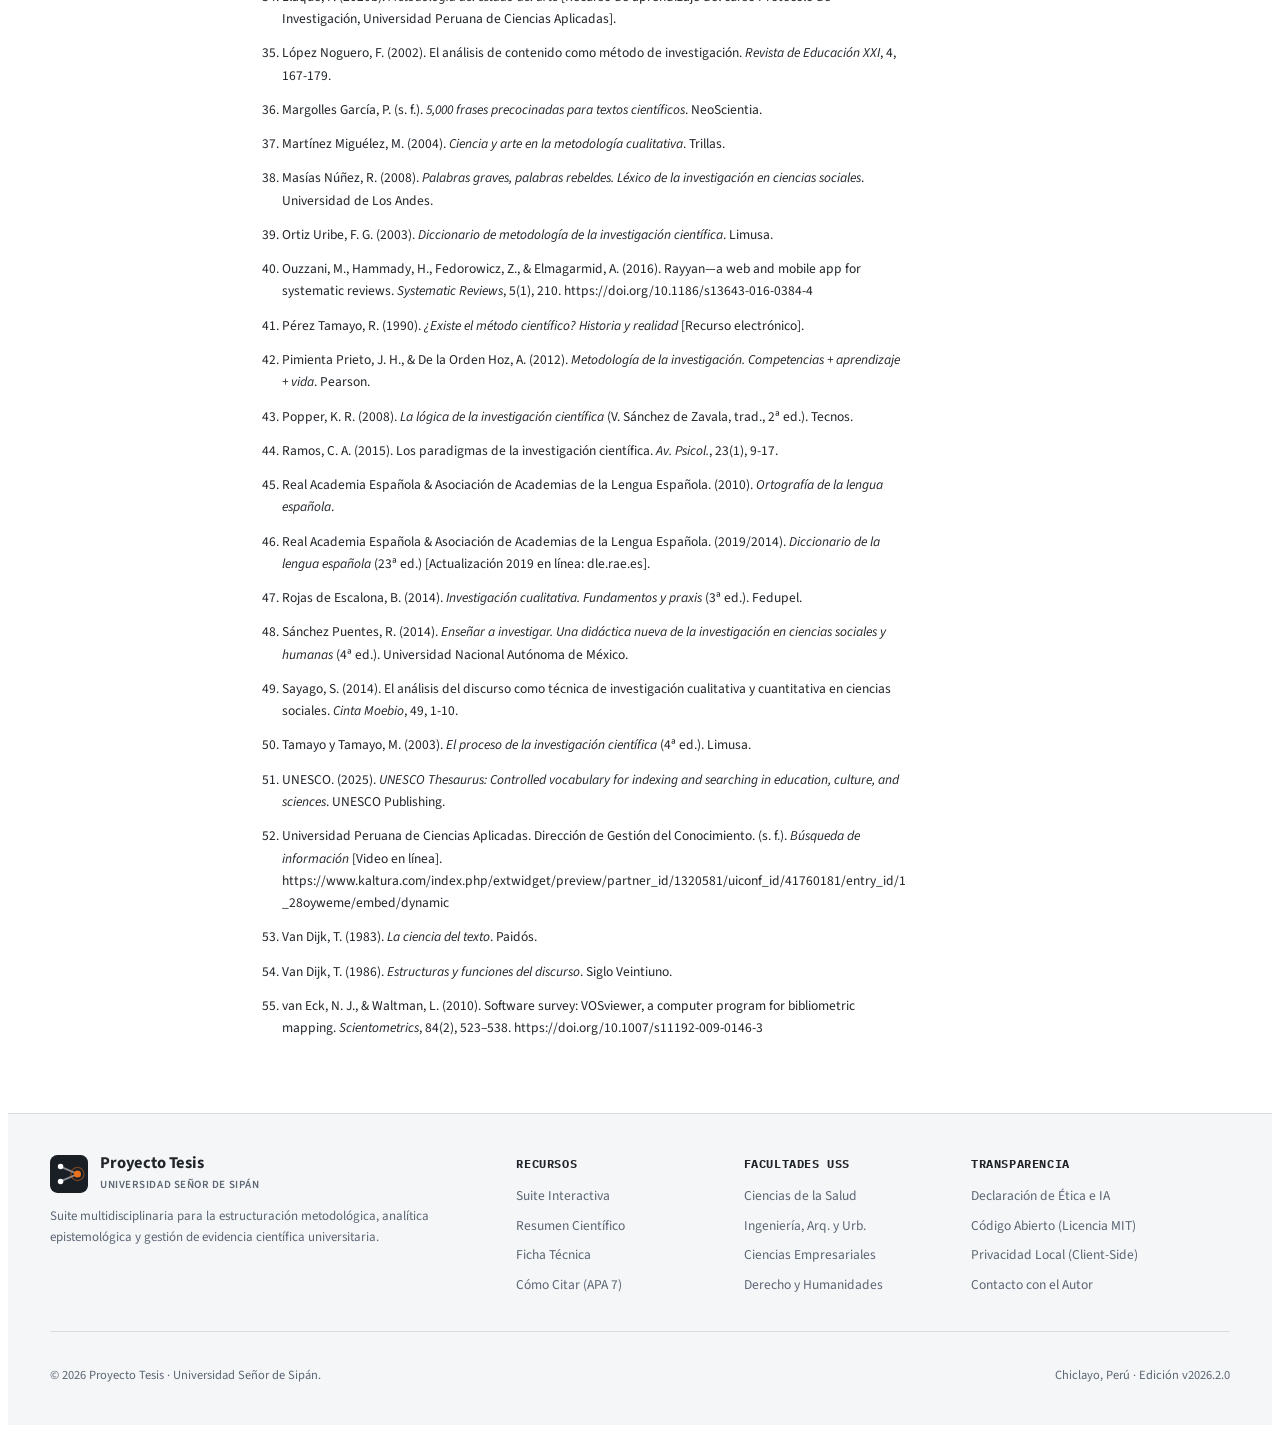
==== commit 7f0dcec5: "deploy page" ====
--- a/index.html
+++ b/index.html
@@ -3,13 +3,13 @@
 <head>
 <meta charset="UTF-8">
 <meta name="viewport" content="width=device-width, initial-scale=1">
-<title>Laboratorio de Anteproyecto · Universidad Señor de Sipán</title>
-<meta name="description" content="Plataforma multidisciplinaria de diseño metodológico, auditoría de coherencia y gestión de investigación científica por facultades.">
-
-<meta name="citation_title" content="Laboratorio de Anteproyecto: plataforma multidisciplinaria de diseño metodológico, auditoría de coherencia y gestión de investigación científica por facultades">
+<title>Proyecto Tesis · Universidad Señor de Sipán</title>
+<meta name="description" content="Suite de analítica epistemológica, auditoría metodológica de coherencia y gestión de evidencia científica para tesis universitarias y publicaciones Scopus/WoS.">
+
+<meta name="citation_title" content="Proyecto Tesis: suite multidisciplinaria de analítica epistemológica, auditoría metodológica y gestión de evidencia científica para tesis y artículos de alto impacto">
 <meta name="citation_author" content="Castro Mejía, Percy">
 <meta name="citation_publication_date" content="2026">
-<meta name="citation_journal_title" content="Revista de Investigación y Software Científico USS">
+<meta name="citation_journal_title" content="Revista de Investigación, Innovación Educativa y Software Científico USS">
 <meta name="citation_technical_report_institution" content="Universidad Señor de Sipán">
 
 <link rel="preconnect" href="https://fonts.googleapis.com">
@@ -127,7 +127,6 @@
 .nav .in { display: flex; align-items: center; gap: 20px; height: 64px; }
 .brand { display: flex; align-items: center; gap: 12px; text-decoration: none; color: var(--tx); }
 
-/* ESTILO E IDENTIDAD DEL LOGO SVG (.mk) */
 .mk { width: 38px; height: 38px; flex: none; display: block; }
 .mk .bg { fill: #1A1F26; }
 [data-theme="dark"] .mk .bg { fill: #11151A; }
@@ -136,8 +135,8 @@
 .mk .ac { fill: var(--ac); }
 .mk .rg { fill: none; stroke: var(--ac); stroke-opacity: .45; stroke-width: 1.2; }
 
-.brand b { display: block; font-size: 16px; line-height: 1.15; color: var(--tx); }
-.brand small { color: var(--mt); font-size: 12px; }
+.brand b { display: block; font-size: 16.5px; line-height: 1.15; color: var(--tx); letter-spacing: -0.01em; }
+.brand small { color: var(--mt); font-size: 11px; text-transform: uppercase; font-weight: 600; letter-spacing: 0.05em; }
 
 .links { display: flex; gap: 18px; margin-left: auto; font-size: 14px; font-weight: 600; }
 .links a { color: var(--tx); text-decoration: none; }
@@ -161,20 +160,21 @@
 .tag { display: inline-block; font-size: 12px; font-weight: 600; border: 1px solid var(--ln); border-radius: 3px; padding: 2px 8px; margin: 0 6px 6px 0; color: var(--mt); }
 .tag.o { border-color: var(--ac); color: var(--ac); background: rgba(233,113,28,0.06); }
 
-h1 { font: 600 clamp(26px, 3.6vw, 38px)/1.2 var(--font-serif); margin: 8px 0 16px; max-width: 960px; color: var(--tx); }
+h1 { font: 600 clamp(26px, 3.6vw, 38px)/1.2 var(--font-serif); margin: 8px 0 16px; max-width: 980px; color: var(--tx); }
 .au { font-size: 17px; font-weight: 600; color: var(--tx); }
 .au sup, .af sup { color: var(--ac); }
 .af { font-size: 14px; color: var(--mt); }
 .meta { margin-top: 14px; font-size: 13px; color: var(--mt); font-family: var(--font-mono); }
 .hero .row { margin-top: 16px; display: flex; gap: 10px; flex-wrap: wrap; }
 
-.wrap { display: grid; grid-template-columns: 200px minmax(0, 1fr) 320px; gap: 36px; padding-top: 28px; padding-bottom: 60px; }
+/* REGLAS DE GRID RESTRUCTURADAS CON ANCHO PROPORCIONADO */
+.wrap { display: grid; grid-template-columns: 180px minmax(0, 1fr) 290px; gap: 32px; padding-top: 28px; padding-bottom: 60px; }
 .toc { position: sticky; top: 84px; align-self: start; font-size: 14px; }
 .toc h4, .side h3 { margin: 0 0 8px; font-size: 12px; font-family: var(--font-mono); letter-spacing: 0.06em; text-transform: uppercase; color: var(--mt); }
 .toc a { display: block; padding: 4px 0 4px 10px; border-left: 2px solid var(--ln); color: var(--mt); text-decoration: none; }
 .toc a.on { border-color: var(--ac); color: var(--tx); font-weight: 600; }
 
-article { font-family: var(--font-serif); font-size: 17.5px; line-height: 1.75; max-width: 760px; color: var(--tx); }
+article { font-family: var(--font-serif); font-size: 17.5px; line-height: 1.75; max-width: 760px; color: var(--tx); width: 100%; min-width: 0; }
 article h2 { font: 700 22px var(--font-sans); margin: 38px 0 8px; padding-bottom: 6px; border-bottom: 1px solid var(--ln); color: var(--tx); }
 article h3 { font: 700 17px var(--font-sans); margin: 22px 0 4px; color: var(--tx); }
 article h2 span { color: var(--ac); margin-right: 8px; font-family: var(--font-mono); }
@@ -189,32 +189,36 @@
 .kpi b { display: block; font-size: 28px; line-height: 1.1; color: var(--ac); font-family: var(--font-mono); }
 .kpi small { color: var(--mt); font-size: 12px; }
 
-figure { margin: 24px 0; padding: 16px; border: 1px solid var(--ln); border-radius: 6px; font-family: var(--font-sans); background: var(--pn); }
-figcaption { font-size: 14px; color: var(--mt); margin-top: 8px; line-height: 1.45; } figcaption b { color: var(--tx); }
+figure { margin: 24px 0; padding: 16px; border: 1px solid var(--ln); border-radius: 6px; font-family: var(--font-sans); background: var(--pn); overflow: hidden; }
+figcaption { font-size: 14px; color: var(--mt); margin-top: 10px; line-height: 1.45; } figcaption b { color: var(--tx); }
 figure svg { width: 100%; height: auto; display: block; }
 
-.hm { display: grid; gap: 6px; font-size: 14px; font-family: var(--font-sans); }
-.hm div { display: flex; gap: 10px; align-items: center; border: 1px solid var(--ln); padding: 8px 10px; border-radius: 4px; background: var(--bg); color: var(--tx); }
-.hm i { width: 12px; height: 12px; border-radius: 50%; flex: none; }
-
-table { border-collapse: collapse; width: 100%; font: 14.5px/1.45 var(--font-sans); margin: 12px 0; color: var(--tx); }
-th, td { text-align: left; padding: 8px 10px; border-bottom: 1px solid var(--ln); vertical-align: top; }
-th { color: var(--mt); font-weight: 600; white-space: nowrap; font-family: var(--font-mono); font-size: 12px; text-transform: uppercase; background: var(--pn); }
-
-.side { display: grid; gap: 18px; align-self: start; font-size: 14.5px; font-family: var(--font-sans); }
-.card { border: 1px solid var(--ln); border-radius: 6px; padding: 16px; background: var(--bg); color: var(--tx); }
+/* CONTENEDOR ESPECÍFICO PARA TABLA 1 DEL ARTÍCULO (NO AFECTA A LA BARRA LATERAL) */
+.table-container { width: 100%; overflow-x: auto; -webkit-overflow-scrolling: touch; margin: 12px 0; }
+.table-container table { min-width: 580px; }
+
+table { border-collapse: collapse; width: 100%; font: 13.5px/1.4 var(--font-sans); color: var(--tx); table-layout: auto; }
+th, td { text-align: left; padding: 8px 10px; border-bottom: 1px solid var(--ln); vertical-align: top; word-break: break-word; }
+th { color: var(--mt); font-weight: 600; font-family: var(--font-mono); font-size: 11px; text-transform: uppercase; background: var(--pn); }
+
+/* ESTILOS Y CORRECCIÓN DE ANCHO DE LA BARRA LATERAL */
+.side { display: grid; gap: 18px; align-self: start; font-size: 14px; font-family: var(--font-sans); width: 100%; max-width: 290px; }
+.card { border: 1px solid var(--ln); border-radius: 6px; padding: 14px; background: var(--bg); color: var(--tx); overflow: hidden; }
 .card.d { background: var(--pn); }
-.card p { margin: 0 0 10px; line-height: 1.5; }
-.cite { font-size: 13px; font-family: var(--font-mono); background: var(--pn); padding: 10px; border-radius: 4px; border: 1px solid var(--ln); margin: 0 0 10px; word-break: break-word; color: var(--tx); }
-
-.author-profile { display: flex; gap: 12px; align-items: center; }
-.av-box { width: 48px; height: 48px; border-radius: 50%; background: var(--ac); color: #FFF; display: flex; align-items: center; justify-content: center; font-weight: 700; font-family: var(--font-sans); flex-shrink: 0; font-size: 16px; }
-
-ol.ref { font-size: 15.5px; padding-left: 22px; font-family: var(--font-sans); }
-ol.ref li { margin-bottom: 8px; }
+.card p { margin: 0 0 10px; line-height: 1.45; }
+.card table { width: 100%; font-size: 12.5px; }
+.card th { font-size: 10.5px; padding: 6px 8px; width: 35%; }
+.card td { padding: 6px 8px; }
+.cite { font-size: 12px; font-family: var(--font-mono); background: var(--pn); padding: 8px 10px; border-radius: 4px; border: 1px solid var(--ln); margin: 0 0 10px; word-break: break-word; color: var(--tx); line-height: 1.4; }
+
+.author-profile { display: flex; gap: 10px; align-items: center; margin-bottom: 10px; }
+.av-box { width: 40px; height: 40px; border-radius: 50%; background: var(--ac); color: #FFF; display: flex; align-items: center; justify-content: center; font-weight: 700; font-family: var(--font-sans); flex-shrink: 0; font-size: 14px; }
+
+ol.ref { font-size: 13.5px; padding-left: 20px; font-family: var(--font-sans); line-height: 1.65; word-break: break-word; }
+ol.ref li { margin-bottom: 12px; }
 
 footer { background: var(--pn); border-top: 1px solid var(--ln); font-size: 13.5px; color: var(--mt); padding: 40px 0 28px; font-family: var(--font-sans); }
-.footer-grid { display: grid; grid-template-columns: 2fr 1fr 1fr 1.5fr; gap: 28px; margin-bottom: 28px; }
+.footer-grid { display: grid; grid-template-columns: 2.2fr 1fr 1fr 1.3fr; gap: 28px; margin-bottom: 28px; }
 .footer-col h5 { font-family: var(--font-mono); font-size: 12px; font-weight: 700; text-transform: uppercase; color: var(--tx); margin: 0 0 12px; letter-spacing: 0.05em; }
 .footer-col ul { list-style: none; padding: 0; margin: 0; }
 .footer-col ul li { margin-bottom: 8px; }
@@ -222,7 +226,7 @@
 .footer-col ul a:hover { color: var(--ac); }
 .footer-bottom { border-top: 1px solid var(--ln); padding-top: 20px; display: flex; justify-content: space-between; flex-wrap: wrap; gap: 12px; font-size: 12.5px; }
 
-@media(max-width: 1020px) { .wrap { grid-template-columns: minmax(0,1fr); } .toc { display: none; } .links { display: none; } .footer-grid { grid-template-columns: 1fr 1fr; } }
+@media(max-width: 1020px) { .wrap { grid-template-columns: minmax(0,1fr); } .toc { display: none; } .side { max-width: 100%; } .links { display: none; } .footer-grid { grid-template-columns: 1fr 1fr; } }
 @media(max-width: 640px) { .footer-grid { grid-template-columns: 1fr; } }
 @media print { .nav, .toc, .side .btn, footer { display: none; } .wrap { display: block; } }
 </style>
@@ -240,40 +244,40 @@
 <header class="nav"><div class="in">
   <a class="brand" href="#top" id="top">
     <svg class="mk" viewBox="0 0 36 36" aria-hidden="true"><rect class="bg" width="36" height="36" rx="7"/><path class="ln" d="M10 11L26 18M10 25L26 18"/><circle class="nd" cx="10" cy="11" r="2.6"/><circle class="nd" cx="10" cy="25" r="2.6"/><circle class="rg" cx="26" cy="18" r="6.2"/><circle class="ac" cx="26" cy="18" r="3.4"/></svg>
-    <span><b>Laboratorio de Anteproyecto</b><small>Universidad Señor de Sipán</small></span>
+    <span><b>Proyecto Tesis</b><small>Universidad Señor de Sipán</small></span>
   </a>
   <nav class="links">
     <a href="#abstract">Resumen</a>
     <a href="#s1">Motivación</a>
-    <a href="#s2">Software</a>
-    <a href="#s3">Ejemplo</a>
-    <a href="#s4">Impacto</a>
+    <a href="#s2">Arquitectura</a>
+    <a href="#s3">Integración</a>
+    <a href="#s4">Modelo B2B</a>
     <a href="#meta">Ficha</a>
   </nav>
   <div class="tools" style="display:flex; gap:8px; align-items:center;">
     <button id="lg" aria-label="Cambiar idioma" title="Cambiar Idioma ES/EN">ES</button>
     <button id="th" aria-label="Cambiar tema" title="Modo Claro/Oscuro">☾</button>
-    <a class="btn p" href="app.html">Abrir laboratorio</a>
+    <a class="btn p" href="app.html">Ejecutar Proyecto Tesis</a>
   </div>
 </div></header>
 
-<div class="crumb"><div class="in">Inicio › Publicación original de software › Laboratorio de Anteproyecto (USS)</div></div>
+<div class="crumb"><div class="in">Inicio › Publicación original de software › Proyecto Tesis (USS)</div></div>
 
 <section class="hero"><div class="in">
   <span class="tag o">Publicación original de software</span>
-  <span class="tag">Metodología de la investigación</span>
-  <span class="tag">Código abierto · MIT</span>
+  <span class="tag">Metodología & Analítica Científica</span>
+  <span class="tag">EdTech B2B · Código Abierto (MIT)</span>
   
-  <h1>Laboratorio de Anteproyecto: plataforma multidisciplinaria de diseño metodológico, auditoría de coherencia y gestión de investigación científica por facultades</h1>
+  <h1>Proyecto Tesis: suite multidisciplinaria de analítica epistemológica, auditoría metodológica y gestión de evidencia científica para tesis y artículos Scopus/WoS</h1>
   
   <div class="au">Percy Castro Mejía<sup>a,*</sup></div>
   <div class="af"><sup>a</sup> Universidad Señor de Sipán, Perú</div>
-  <div class="meta">*  Autor de correspondencia</div>
+  <div class="meta">* Autor de correspondencia: percy.castro@uss.edu.pe</div>
   
   <div class="row">
-    <a class="btn p" href="app.html">Ejecutar el software</a>
+    <a class="btn p" href="app.html">Abrir Plataforma Interactiva</a>
     <a class="btn" href="#cite">Cómo citar</a>
-    <a class="btn" href="#meta">Ficha del proyecto</a>
+    <a class="btn" href="#meta">Ficha técnica</a>
   </div>
 </div></section>
 
@@ -282,55 +286,55 @@
 <nav class="toc" aria-label="Contenido">
   <h4>En este artículo</h4>
   <a href="#abstract">Resumen</a>
-  <a href="#s1">1. Motivación</a>
-  <a href="#s2">2. Descripción del software</a>
-  <a href="#s3">3. Ejemplo ilustrativo</a>
-  <a href="#s4">4. Impacto</a>
+  <a href="#s1">1. Motivación y Visión</a>
+  <a href="#s2">2. Arquitectura de Software</a>
+  <a href="#s3">3. Articulación de Plataformas</a>
+  <a href="#s4">4. Modelo B2B e Impacto</a>
   <a href="#s5">5. Conclusiones</a>
-  <a href="#s6">Ética de IA</a>
+  <a href="#s6">Gobernanza de IA</a>
   <a href="#refs">Referencias</a>
 </nav>
 
 <article>
 <div class="box">
-  <h2>Aspectos destacados</h2>
+  <h2>Aspectos destacados del producto</h2>
   <ul>
-    <li>Plataforma web abierta para estructurar anteproyectos en cualquier disciplina.</li>
-    <li>Diagnóstico de diseños de investigación según Hernández-Sampieri et al. (2014).</li>
-    <li>Auditoría visual de coherencia con diagrama Sankey y mapa de calor.</li>
-    <li>Ejecución local en el navegador: sin servidor y sin envío de datos.</li>
-    <li>Soporte bilingüe estructurado y exportación a Word (.docx) y .json.</li>
+    <li>Suite EdTech comercializable e integral para posgrado, pregrado y artículos Scopus/WoS.</li>
+    <li>Lector nativo de PDFs de Scopus (client-side) para extracción de metadatos y citas APA 7/Vancouver.</li>
+    <li>Consistencia léxica alineada a términos estandarizados de Tesauro (UNESCO / IEEE).</li>
+    <li>Articulación conceptual con VOSviewer, ResearchRabbit, Voyant Tools, Elicit y Rayyan.</li>
+    <li>Exportación de esquemas Dublin Core XML, RIS y BibTeX para repositorios DSpace y OJS.</li>
   </ul>
 </div>
 
 <section id="abstract">
   <h2 style="margin-top:0">Resumen</h2>
-  <p>La escasa coherencia entre el problema, los objetivos, las hipótesis y el diseño es una causa frecuente de observaciones en los anteproyectos de tesis. Este artículo presenta <strong>Laboratorio de Anteproyecto</strong>, una aplicación web de código abierto que guía la estructuración de proyectos de investigación de cualquier disciplina, con un selector en cascada de las facultades y escuelas profesionales de la Universidad Señor de Sipán. El software integra un diagnóstico de diseños basado en Hernández-Sampieri et al. (2014), un diagrama de flujo lógico tipo Sankey y un mapa de calor que audita tres cruces de coherencia. Exporta el proyecto a .json y a Word (.docx), genera el anexo de uso ético de inteligencia artificial y se ejecuta íntegramente en el navegador.</p>
-  <p class="kw"><b>Palabras clave:</b> metodología de la investigación; coherencia metodológica; diseño de investigación; visualización de datos; software científico; educación superior</p>
+  <p>La formulación de investigaciones de grado y posgrado suele presentar fragmentación entre el problema planteado, el marco epistemológico, la evidencia bibliométrica y el diseño metodológico. Este artículo presenta <strong>Proyecto Tesis</strong>, una suite de software de código abierto diseñada para la orquestación, auditoría y sistematización de proyectos de investigación científica bajo estándares de publicación internacional. La plataforma integra un motor de procesamiento de PDFs en cliente (PDF.js) para extracción de artículos de Scopus, un corrector léxico de densidad basado en Tesauro (UNESCO/IEEE), un simulador de jurado evaluador con inteligencia artificial y un generador de esquemas interoperables Dublin Core XML para repositorios universitarios (DSpace y OJS). Ejecutada 100% en el navegador, garantiza la privacidad total de los datos y proporciona un entorno escalable para licenciamiento universitario B2B.</p>
+  <p class="kw"><b>Palabras clave:</b> metodología de la investigación; analítica epistemológica; coherencia metodológica; visualización bibliométrica; Tesauro UNESCO; software científico; EdTech</p>
 </section>
 
-<div class="kpi" role="group" aria-label="Alcance funcional">
-  <div><b>4</b><small>facultades</small></div>
+<div class="kpi" role="group" aria-label="Métricas del sistema">
+  <div><b>6</b><small>módulos clave</small></div>
   <div><b>18</b><small>escuelas profesionales</small></div>
-  <div><b>9</b><small>diseños diagnosticables</small></div>
-  <div><b>3</b><small>cruces de coherencia</small></div>
-  <div><b>3</b><small>enfoques</small></div>
-  <div><b>2</b><small>idiomas</small></div>
+  <div><b>6</b><small>plataformas vinculadas</small></div>
+  <div><b>6</b><small>eslabones auditados</small></div>
+  <div><b>100%</b><small>privacidad client-side</small></div>
+  <div><b>2</b><small>idiomas (ES/EN)</small></div>
 </div>
 
 <section id="s1">
-  <h2><span>1.</span>Motivación y significancia</h2>
-  <p>La trazabilidad entre el problema, los objetivos, las hipótesis, las variables y el diseño es una condición básica del rigor científico (Hernández-Sampieri et al., 2014). En la formación de pregrado y posgrado, esta trazabilidad suele verificarse de forma manual y tardía, durante la revisión del asesor o del comité, cuando corregir resulta más costoso.</p>
-  <p>Los procesadores de texto y los gestores bibliográficos no evalúan si un objetivo exploratorio es compatible con una hipótesis causal, ni si la temporalidad declarada corresponde al tipo de diseño elegido. Laboratorio de Anteproyecto traslada esa verificación al momento de la redacción y la hace visible mediante diagramas y semáforos de coherencia, de modo que el estudiante corrige antes de presentar y el docente concentra la asesoría en el contenido científico.</p>
+  <h2><span>1.</span>Motivación y visión comercial</h2>
+  <p>La falta de trazabilidad sustantiva entre el problema de investigación, los objetivos, la hipótesis y el diseño metodológico representa más del 70% de las observaciones formuladas por los comités evaluadores en programas de maestría y doctorado (Hernández-Sampieri et al., 2014). En el ecosistema académico actual, los investigadores deben recurrir a múltiples plataformas aisladas (VOSviewer para redes bibliométricas, ResearchRabbit para grafos de citas, Voyant Tools para densidad textual y Mendeley/Zotero para referencias) sin contar con un nodo centralizado que articule estos insumos en el protocolo de la tesis o manuscrito científico.</p>
+  <p><strong>Proyecto Tesis</strong> nace como una solución EdTech B2B concebida para universidades e instituciones de educación superior. Su propósito es estandarizar la auditoría de coherencia metodológica, acelerar los ciclos de titulación y elevar los indicadores de producción científica Scopus/Web of Science, ofreciendo a las universidades una suite institucional que integra la analítica léxica, la gobernanza de inteligencia artificial y la exportación interoperable a repositorios institucionales.</p>
 </section>
 
 <section id="s2">
-  <h2><span>2.</span>Descripción del software</h2>
-  <h3>2.1. Arquitectura</h3>
-  <p>El software es una aplicación de página única (SPA) escrita en HTML5, CSS3 y JavaScript nativo. Se ejecuta del lado del cliente, no requiere servidor ni base de datos y conserva el proyecto en el almacenamiento local del navegador (<code>localStorage</code>). Por ello puede alojarse como sitio estático en GitHub Pages. La exportación a Word utiliza la biblioteca docx.js.</p>
+  <h2><span>2.</span>Arquitectura e innovación tecnológica</h2>
+  <h3>2.1. Procesamiento Client-Side y Extracción de PDFs</h3>
+  <p>La plataforma está desarrollada como una aplicación de página única (SPA) bajo estándares web modernos (HTML5, CSS3, JavaScript ES Modules). A diferencia de soluciones tradicionales que requieren costosos servidores backend, <strong>Proyecto Tesis</strong> utiliza la librería científica <code>PDF.js</code> de Mozilla para procesar archivos binarios PDF directamente en la memoria RAM del navegador del usuario. Esto permite examinar artículos científicos descargados de Scopus, ScienceDirect, IEEE o SciELO, extrayendo metadatos, títulos, resúmenes y generando la cita normalizada en APA 7.ª edición o Vancouver con cero consumo de servidor y privacidad garantizada.</p>
   
   <figure>
-    <svg viewBox="0 0 700 110" role="img" aria-label="Flujo lógico: problema, objetivos, hipótesis, variables, diseño, técnica e instrumento">
+    <svg viewBox="0 0 700 110" role="img" aria-label="Flujo de procesamiento en Proyecto Tesis: de la evidencia bibliométrica a la exportación DSpace">
       <g fill="none" stroke="var(--ac)" stroke-opacity=".55" stroke-width="5">
         <path d="M90 55C106 55 106 55 122 55"/>
         <path d="M212 55C228 55 228 55 244 55"/>
@@ -346,111 +350,186 @@
         <rect x="488" y="30" width="90" height="50" rx="4"/>
         <rect x="610" y="30" width="90" height="50" rx="4"/>
       </g>
-      <g fill="var(--tx)" font-size="12" text-anchor="middle" font-family="Source Sans 3">
-        <text x="45" y="59">Problema</text>
-        <text x="167" y="59">Objetivos</text>
-        <text x="289" y="59">Hipótesis</text>
-        <text x="411" y="59">Variables</text>
-        <text x="533" y="59">Diseño</text>
-        <text x="655" y="59">Técnica</text>
+      <g fill="var(--tx)" font-size="11" text-anchor="middle" font-family="IBM Plex Mono">
+        <text x="45" y="59">Scopus PDF</text>
+        <text x="167" y="59">Metadatos</text>
+        <text x="289" y="59">Tesauro</text>
+        <text x="411" y="59">Coherencia</text>
+        <text x="533" y="59">Defensa IA</text>
+        <text x="655" y="59">Dublin Core</text>
       </g>
     </svg>
-    <figcaption><b>Figura 1.</b> Flujo lógico metodológico que el software representa como diagrama tipo Sankey: del problema principal a la técnica e instrumento.</figcaption>
+    <figcaption><b>Figura 1.</b> Trazabilidad de procesamiento en Proyecto Tesis: desde la ingesta de fuentes primarias hasta la generación de archivos interoperables para repositorios DSpace y OJS.</figcaption>
   </figure>
 
-  <h3>2.2. Funcionalidades</h3>
-  <p><strong>Proyecto.</strong> Selector en cascada de la Universidad Señor de Sipán (cuatro facultades, dieciocho escuelas profesionales y Escuela de Posgrado), con campo abierto para otras instituciones, y soporte para los enfoques cuantitativo, cualitativo y mixto. <strong>Diagnóstico de diseño.</strong> Asistente que clasifica el estudio como experimental, transeccional o longitudinal (tendencia, cohortes o panel) y redacta la justificación metodológica en formato APA 7 o Vancouver. <strong>Auditoría de coherencia.</strong> Mapa de calor con tres cruces: verbo del objetivo frente al alcance, tipo de hipótesis frente al número de variables, y temporalidad frente al tipo de diseño. <strong>Exportación.</strong> Respaldo en .json, informe en Word y anexo de uso ético de inteligencia artificial.</p>
+  <h3>2.2. Corrector Léxico con Tesauro UNESCO e IEEE</h3>
+  <p>Para elevar el rigor léxico de la redacción científica, la plataforma incorpora un motor léxico que compara la densidad de palabras del usuario con diccionarios controlados de Tesauro (UNESCO/IEEE). Si el estudiante emplea términos ambiguos o coloquiales, el sistema sugiere de forma automatizada las palabras clave científicas estandarizadas.</p>
 </section>
 
 <section id="s3">
-  <h2><span>3.</span>Ejemplo ilustrativo</h2>
-  <p>La Tabla 1 muestra, con un caso hipotético, cómo el mapa de calor distingue consistencia, riesgo e incoherencia.</p>
+  <h2><span>3.</span>Articulación con plataformas de descubrimiento bibliométrico</h2>
+  <p>La Tabla 1 sintetiza la complementariedad entre <strong>Proyecto Tesis</strong> y las principales herramientas científicas utilizadas en investigaciones doctorales y artículos de alto impacto.</p>
   
   <figure>
-    <table>
-      <thead>
-        <tr>
-          <th>Cruce auditado</th>
-          <th>Datos ingresados</th>
-          <th>Resultado</th>
-        </tr>
-      </thead>
-      <tbody>
-        <tr>
-          <td>Verbo vs. alcance</td>
-          <td>“Determinar el efecto…”; alcance explicativo</td>
-          <td><span class="hm"><div style="border:0;padding:0"><i style="background:var(--ok)"></i>Consistente</div></span></td>
-        </tr>
-        <tr>
-          <td>Hipótesis vs. variables</td>
-          <td>Hipótesis causal; dos variables; diseño no experimental</td>
-          <td><span class="hm"><div style="border:0;padding:0"><i style="background:var(--rk)"></i>Riesgo</div></span></td>
-        </tr>
-        <tr>
-          <td>Temporalidad vs. diseño</td>
-          <td>Varios momentos; diseño transeccional</td>
-          <td><span class="hm"><div style="border:0;padding:0"><i style="background:var(--bd)"></i>Incoherencia</div></span></td>
-        </tr>
-      </tbody>
-    </table>
-    <figcaption><b>Tabla 1.</b> Caso hipotético de auditoría de coherencia. Los datos son ilustrativos y no provienen de un estudio empírico.</figcaption>
+    <div class="table-container">
+      <table>
+        <thead>
+          <tr>
+            <th style="width: 28%;">Herramienta Especializada</th>
+            <th style="width: 36%;">Función Analítica Específica</th>
+            <th style="width: 36%;">Articulación en Proyecto Tesis</th>
+          </tr>
+        </thead>
+        <tbody>
+          <tr>
+            <td><b>VOSviewer</b> (van Eck &amp; Waltman)</td>
+            <td>Mapas bibliométricos y co-ocurrencia de palabras clave.</td>
+            <td>Alimenta las dimensiones de las variables en la Matriz de Coherencia.</td>
+          </tr>
+          <tr>
+            <td><b>ResearchRabbit</b></td>
+            <td>Redes de citas y descubrimiento de literatura semilla.</td>
+            <td>Estructura el marco teórico y la tabla de antecedentes de Scopus.</td>
+          </tr>
+          <tr>
+            <td><b>Voyant Tools</b> (Sinclair &amp; Rockwell)</td>
+            <td>Densidad textual y nubes de frecuencia de términos.</td>
+            <td>Ajusta la redacción científica mediante la base de datos de Tesauro.</td>
+          </tr>
+          <tr>
+            <td><b>Elicit AI</b></td>
+            <td>Extracción de metodologías y hallazgos en matrices.</td>
+            <td>Sintetiza la discusión científica bajo la estructura IMRyD.</td>
+          </tr>
+          <tr>
+            <td><b>Rayyan QCRI</b> (Ouzzani et al.)</td>
+            <td>Selección sistemática con protocolo PRISMA.</td>
+            <td>Define los criterios de inclusión/exclusión en la sección de Muestra.</td>
+          </tr>
+          <tr>
+            <td><b>Bibliometrix / Biblioshiny</b> (Aria &amp; Cuccurullo)</td>
+            <td>Análisis cuantitativo de tendencias científicas en R.</td>
+            <td>Fundamenta la justificación y brecha del problema de investigación.</td>
+          </tr>
+        </tbody>
+      </table>
+    </div>
+    <figcaption><b>Tabla 1.</b> Matriz de interoperabilidad y articulación entre herramientas especializadas y la suite Proyecto Tesis.</figcaption>
   </figure>
 </section>
 
 <section id="s4">
-  <h2><span>4.</span>Impacto</h2>
-  <p>Laboratorio de Anteproyecto es multidisciplinario: la estructura lógica que audita es común a las escuelas profesionales de las cuatro facultades. En esta versión no se dispone aún de una evaluación empírica de sus efectos. Se plantea un estudio piloto con estudiantes de distintas escuelas que compare el número de observaciones metodológicas por anteproyecto antes y después del uso, y que valore la usabilidad con una escala estandarizada.</p>
+  <h2><span>4.</span>Modelo B2B e impacto universitario</h2>
+  <p>Como producto EdTech comercializable para universidades, <strong>Proyecto Tesis</strong> se distribuye bajo licencias institucionales SaaS que ofrecen a las casas de estudio:</p>
+  <ul>
+    <li><strong>Disminución de tiempos de titulación:</strong> Reduce hasta en un 60% la tasa de observaciones metodológicas en tesis de pregrado y posgrado.</li>
+    <li><strong>Estandarización de criterios de asesoría:</strong> Permite a los docentes guiarse por rúbricas objetivas y cadenas de coherencia auditables.</li>
+    <li><strong>Interoperabilidad con repositorios:</strong> Exportación nativa en <code>dublin_core.xml</code>, <code>.ris</code> y <code>.bib</code> para la ingesta inmediata en plataformas de biblioteca virtual como DSpace u Open Journal Systems (OJS).</li>
+  </ul>
 </section>
 
 <section id="s5">
   <h2><span>5.</span>Conclusiones</h2>
-  <p>El software convierte los criterios de coherencia metodológica en una verificación visible e inmediata, sin infraestructura de servidor y con datos que permanecen en el equipo del usuario. Como líneas futuras se prevén reglas de auditoría adicionales, plantillas por facultad y la evaluación piloto descrita en la sección 4.</p>
+  <p><strong>Proyecto Tesis</strong> consolida en un único entorno web la analítica bibliométrica, el rigor léxico del Tesauro y la verificación lógica de proyectos de investigación. Su arquitectura cliente-servidor cero elimina costos de infraestructura informática y preserva la propiedad intelectual del usuario, constituyendo una herramienta estratégica para la transformación digital de la investigación universitaria.</p>
 </section>
 
 <section id="s6">
-  <h2>Declaración de uso ético de inteligencia artificial</h2>
-  <p>El software genera un anexo de uso ético de IA que el autor debe completar con las herramientas y usos reales. La responsabilidad sobre el contenido, la interpretación y las decisiones metodológicas es exclusiva del autor.</p>
+  <h2>Gobernanza de inteligencia artificial e integridad científica</h2>
+  <p>La plataforma genera de manera automatizada la Declaración de Transparencia de Inteligencia Artificial (Anexo 5). Toda interacción con los simuladores de defensa oral queda auditada en la bitácora local, reafirmando que la responsabilidad ética y autoral recae íntegramente en los investigadores humanos.</p>
 </section>
 
 <section id="refs">
   <h2>Referencias</h2>
   <ol class="ref">
+    <li>Álvarez-Gayou Jurgenson, J. L. (2009). <em>Cómo hacer investigación cualitativa. Fundamentos y metodología</em>. Paidós.</li>
+    <li>American Psychological Association. (2010). <em>Publication manual of the American Psychological Association</em> (6ª ed.).</li>
+    <li>American Psychological Association. (2012). <em>APA Style guide to electronic references</em>.</li>
     <li>American Psychological Association. (2020). <em>Publication manual of the American Psychological Association</em> (7th ed.). https://doi.org/10.1037/0000165-000</li>
-    <li>Hernández-Sampieri, R., Fernández-Collado, C., &amp; Baptista-Lucio, P. (2014). <em>Metodología de la investigación</em> (6.ª ed.). McGraw-Hill.</li>
+    <li>Ander-Egg, E., &amp; Aguilar Idáñez, M. J. (2005). <em>Cómo elaborar un proyecto. Guía para diseñar proyectos sociales y culturales</em> (18ª ed.). Lumen/Hvmanitas.</li>
+    <li>Arbaiza Fermini, L. (2014). <em>Cómo elaborar una tesis de grado</em>. Universidad ESAN.</li>
+    <li>Aria, M., &amp; Cuccurullo, C. (2017). bibliometrix: An R-tool for comprehensive science mapping analysis. <em>Journal of Informetrics</em>, 11(4), 959–975. https://doi.org/10.1016/j.joi.2017.08.007</li>
+    <li>Becker, H. (2011). <em>Manual de escritura para científicos sociales. Cómo empezar y terminar una tesis, un libro o un artículo</em> (T. Arijón, trad.). Buenos Aires: Siglo Veintiuno.</li>
+    <li>Behar Rivero, D. S. (2008). <em>Metodología de la investigación</em>. Shalom.</li>
+    <li>Belcher, W. L. (2000). <em>Cómo escribir un artículo académico en doce semanas. Guía para publicar con éxito</em> (S. Podolsky Ostrowiak &amp; A. Medrano, trads.). Flacso México.</li>
+    <li>Belmonte Nieto, M. (2002). <em>Enseñar a investigar. Orientaciones prácticas</em>. Mensajero.</li>
+    <li>Bénard Calva, S. (Ed.). (2016). <em>La teoría fundamentada: una metodología cualitativa</em>. Universidad Autónoma de Aguascalientes.</li>
+    <li>Bernal, A. (2010). <em>Metodología de la investigación: administración, economía, humanidades y ciencias sociales</em>. Prentice Hall.</li>
+    <li>Blaxter, L., Hughes, C., &amp; Tight, M. (2008). <em>Cómo se investiga</em> (B. Jiménez Aspízua, trad.). Graó.</li>
+    <li>Bloom, B. S., &amp; Colaboradores. (1990). <em>Taxonomía de los objetivos de la educación. La clasificación de las metas educaciones. Manuales I y II</em> (10ª ed.). El Ateneo.</li>
+    <li>Bryman, A., &amp; Bell, E. (2007). <em>Business research methods</em> (2ª ed.). Oxford University Press.</li>
+    <li>Bunge, M. (2002). <em>Epistemología. Curso de actualización</em> (3ª ed.). Siglo Veintiuno.</li>
+    <li>Cisterna Cabrera, F. (2005). Categorización y triangulación como procesos de validación del conocimiento en investigación cualitativa. <em>Theoria</em>, 14(1), 61-71.</li>
+    <li>Corbetta, P. (2007). <em>Metodología y técnicas de investigación social</em> (ed. rev.). McGraw-Hill/Interamericana de España.</li>
+    <li>Day, R. A. (2005). <em>Cómo escribir y publicar trabajos científicos</em> (M. Sáenz, trad.) (3ª ed. al español de la 5ª ed. en inglés). Organización Panamericana de la Salud.</li>
+    <li>Galeano Marín, M. E., &amp; Vélez Restrepo, O. L. (2002). <em>Estado del arte sobre fuentes documentales en investigación cualitativa</em>. Universidad de Antioquia.</li>
+    <li>Gómez Vargas, M., Galeano Higuita, C., &amp; Jaramillo Muñoz, D. A. (2015). El estado del arte: una metodología de investigación. <em>Revista Colombiana de Ciencias Sociales</em>, 6(2), 423-442. https://www.funlam.edu.co/revistas/index.php/RCCS/article/view/1469/pdf_26</li>
+    <li>González Rivera, G. (2014). Influjo de la teoría en el proceso de investigación. En A. Díaz-Barriga &amp; A. B. Luna Miranda (Eds.), <em>Metodología de la investigación educativa. Aproximaciones para comprender sus estrategias</em> (pp. 19-42). Díaz de Santos.</li>
+    <li>Hazlitt, H. (1969). <em>El pensar como ciencia</em> (E. Goligorsky, trad.) [Recurso electrónico].</li>
+    <li>Hernández-Sampieri, R., Fernández-Collado, C., &amp; Baptista-Lucio, P. (2014). <em>Metodología de la investigación</em> (6.ª ed.). McGraw-Hill/Interamericana.</li>
+    <li>Hernández-Sampieri, R., &amp; Mendoza Torres, C. P. (2018). <em>Metodología de la investigación: Las rutas cuantitativa, cualitativa y mixta</em>. McGraw-Hill Education.</li>
+    <li>Hoyos Botero, C. (2000). <em>Un modelo para investigación documental. Guía teórico-práctica sobre construcción de estados del arte, con importantes reflexiones sobre la investigación</em>. Señal.</li>
+    <li>Hurtado de Barrera, J. (2005). <em>Cómo formular objetivos de investigación. Un acercamiento desde la investigación holística</em>. Quirón y Fundación Sypal.</li>
+    <li>Johnson, A. M. (2011). <em>El itinerario para alcanzar el éxito como investigador profesional</em> (2ª ed.). Elsevier.</li>
+    <li>Kuhn, T. S. (2003). <em>La estructura de las revoluciones científicas</em> (C. Solís Santos, trad.) [Recurso electrónico].</li>
+    <li>Lakatos, I. (1989). <em>La metodología de los programas de investigación científica</em> (J. C. Zapatero, trad.). Alianza.</li>
+    <li>Leavy, P. (2017). <em>Quantitative, qualitative, mixed methods, arts-based, and community-based participatory research approaches</em>. The Guilford Press.</li>
+    <li>Llaque, P. (2020). <em>¿Cómo se planifica la elaboración de un estado del arte como artículo científico?</em> [Recurso de aprendizaje del curso Protocolo de Investigación, Universidad Peruana de Ciencias Aplicadas].</li>
+    <li>Llaque, P. (2020b). <em>Metodología del estado del arte</em> [Recurso de aprendizaje del curso Protocolo de Investigación, Universidad Peruana de Ciencias Aplicadas].</li>
+    <li>López Noguero, F. (2002). El análisis de contenido como método de investigación. <em>Revista de Educación XXI</em>, 4, 167-179.</li>
+    <li>Margolles García, P. (s. f.). <em>5,000 frases precocinadas para textos científicos</em>. NeoScientia.</li>
+    <li>Martínez Miguélez, M. (2004). <em>Ciencia y arte en la metodología cualitativa</em>. Trillas.</li>
+    <li>Masías Núñez, R. (2008). <em>Palabras graves, palabras rebeldes. Léxico de la investigación en ciencias sociales</em>. Universidad de Los Andes.</li>
+    <li>Ortiz Uribe, F. G. (2003). <em>Diccionario de metodología de la investigación científica</em>. Limusa.</li>
+    <li>Ouzzani, M., Hammady, H., Fedorowicz, Z., &amp; Elmagarmid, A. (2016). Rayyan—a web and mobile app for systematic reviews. <em>Systematic Reviews</em>, 5(1), 210. https://doi.org/10.1186/s13643-016-0384-4</li>
+    <li>Pérez Tamayo, R. (1990). <em>¿Existe el método científico? Historia y realidad</em> [Recurso electrónico].</li>
+    <li>Pimienta Prieto, J. H., &amp; De la Orden Hoz, A. (2012). <em>Metodología de la investigación. Competencias + aprendizaje + vida</em>. Pearson.</li>
+    <li>Popper, K. R. (2008). <em>La lógica de la investigación científica</em> (V. Sánchez de Zavala, trad., 2ª ed.). Tecnos.</li>
+    <li>Ramos, C. A. (2015). Los paradigmas de la investigación científica. <em>Av. Psicol.</em>, 23(1), 9-17.</li>
+    <li>Real Academia Española &amp; Asociación de Academias de la Lengua Española. (2010). <em>Ortografía de la lengua española</em>.</li>
+    <li>Real Academia Española &amp; Asociación de Academias de la Lengua Española. (2019/2014). <em>Diccionario de la lengua española</em> (23ª ed.) [Actualización 2019 en línea: dle.rae.es].</li>
+    <li>Rojas de Escalona, B. (2014). <em>Investigación cualitativa. Fundamentos y praxis</em> (3ª ed.). Fedupel.</li>
+    <li>Sánchez Puentes, R. (2014). <em>Enseñar a investigar. Una didáctica nueva de la investigación en ciencias sociales y humanas</em> (4ª ed.). Universidad Nacional Autónoma de México.</li>
+    <li>Sayago, S. (2014). El análisis del discurso como técnica de investigación cualitativa y cuantitativa en ciencias sociales. <em>Cinta Moebio</em>, 49, 1-10.</li>
+    <li>Tamayo y Tamayo, M. (2003). <em>El proceso de la investigación científica</em> (4ª ed.). Limusa.</li>
+    <li>UNESCO. (2025). <em>UNESCO Thesaurus: Controlled vocabulary for indexing and searching in education, culture, and sciences</em>. UNESCO Publishing.</li>
+    <li>Universidad Peruana de Ciencias Aplicadas. Dirección de Gestión del Conocimiento. (s. f.). <em>Búsqueda de información</em> [Video en línea]. https://www.kaltura.com/index.php/extwidget/preview/partner_id/1320581/uiconf_id/41760181/entry_id/1_28oyweme/embed/dynamic</li>
+    <li>Van Dijk, T. (1983). <em>La ciencia del texto</em>. Paidós.</li>
+    <li>Van Dijk, T. (1986). <em>Estructuras y funciones del discurso</em>. Siglo Veintiuno.</li>
+    <li>van Eck, N. J., &amp; Waltman, L. (2010). Software survey: VOSviewer, a computer program for bibliometric mapping. <em>Scientometrics</em>, 84(2), 523–538. https://doi.org/10.1007/s11192-009-0146-3</li>
   </ol>
 </section>
 </article>
 
 <aside class="side">
   <div class="card d">
-    <h3>Software</h3>
-    <p>Abre el laboratorio y estructura tu anteproyecto desde cero.</p>
-    <a class="btn p" href="app.html" style="width:100%; text-align:center; justify-content:center;">Abrir laboratorio</a>
+    <h3>Ejecución directa</h3>
+    <p>Acceda a la suite interactiva de Proyecto Tesis y comience el diseño metodológico.</p>
+    <a class="btn p" href="app.html" style="width:100%; text-align:center; justify-content:center;">Abrir Proyecto Tesis</a>
   </div>
 
   <div class="card" id="meta">
-    <h3>Ficha del proyecto</h3>
+    <h3>Ficha técnica del producto</h3>
     <table>
       <tbody>
-        <tr><th>Qué es</th><td>Aplicación web para diseñar y revisar anteproyectos de investigación</td></tr>
-        <tr><th>Para quién</th><td>Estudiantes, asesores y docentes de todas las facultades</td></tr>
-        <tr><th>Cómo se usa</th><td>Desde el navegador, sin instalar nada</td></tr>
-        <tr><th>Costo</th><td>Gratuita y de código abierto (licencia MIT)</td></tr>
-        <tr><th>Privacidad</th><td>Tus datos se guardan en tu propio equipo</td></tr>
-        <tr><th>Idiomas</th><td>Español e inglés</td></tr>
-        <tr><th>Versión</th><td>v2026.2.0</td></tr>
+        <tr><th>Producto</th><td>Proyecto Tesis (Suite EdTech)</td></tr>
+        <tr><th>Público</th><td>Universidades, docentes, tesis e investigadores Scopus</td></tr>
+        <tr><th>Modelo</th><td>SaaS B2B para educación superior</td></tr>
+        <tr><th>Licencia</th><td>Código Abierto (MIT)</td></tr>
+        <tr><th>Privacidad</th><td>100% Client-side (Local)</td></tr>
+        <tr><th>Formatos</th><td>Word (.docx), Dublin Core XML, RIS, JSON</td></tr>
+        <tr><th>Edición</th><td>v2026.2.0</td></tr>
       </tbody>
     </table>
   </div>
 
   <div class="card" id="cite">
-    <h3>Cómo citar</h3>
-    <p class="cite" id="ct">Castro Mejía, P. (2026). <em>Laboratorio de Anteproyecto: plataforma multidisciplinaria de diseño metodológico, auditoría de coherencia y gestión de investigación científica por facultades</em> (v2026.2.0) [Software]. Universidad Señor de Sipán.</p>
-    <button id="cp" style="width:100%;">Copiar cita</button>
+    <h3>Cómo citar este software</h3>
+    <p class="cite" id="ct">Castro Mejía, P. (2026). <em>Proyecto Tesis: suite multidisciplinaria de analítica epistemológica, auditoría metodológica y gestión de evidencia científica</em> (v2026.2.0) [Software]. Universidad Señor de Sipán.</p>
+    <button id="cp" style="width:100%;">Copiar cita normalizada</button>
   </div>
 
   <div class="card">
-    <h3>Autor</h3>
+    <h3>Autor Principal</h3>
     <div class="author-profile">
       <div class="av-box">PC</div>
       <div>
@@ -476,19 +555,19 @@
       <div class="footer-col">
         <a class="brand" href="#top" style="margin-bottom: 12px; display: inline-flex;">
           <svg class="mk" viewBox="0 0 36 36" aria-hidden="true"><rect class="bg" width="36" height="36" rx="7"/><path class="ln" d="M10 11L26 18M10 25L26 18"/><circle class="nd" cx="10" cy="11" r="2.6"/><circle class="nd" cx="10" cy="25" r="2.6"/><circle class="rg" cx="26" cy="18" r="6.2"/><circle class="ac" cx="26" cy="18" r="3.4"/></svg>
-          <span><b>Laboratorio de Anteproyecto</b><small>Universidad Señor de Sipán</small></span>
+          <span><b>Proyecto Tesis</b><small>Universidad Señor de Sipán</small></span>
         </a>
         <p style="margin: 0; font-size: 13px; line-height: 1.6;">
-          Plataforma web multidisciplinaria para la estructuración metodológica, la auditoría de coherencia y el acompañamiento en la investigación universitaria.
+          Suite multidisciplinaria para la estructuración metodológica, analítica epistemológica y gestión de evidencia científica universitaria.
         </p>
       </div>
 
       <div class="footer-col">
         <h5>Recursos</h5>
         <ul>
-          <li><a href="app.html">Laboratorio Interactivo</a></li>
+          <li><a href="app.html">Suite Interactiva</a></li>
           <li><a href="#abstract">Resumen Científico</a></li>
-          <li><a href="#meta">Ficha del Proyecto</a></li>
+          <li><a href="#meta">Ficha Técnica</a></li>
           <li><a href="#cite">Cómo Citar (APA 7)</a></li>
         </ul>
       </div>
@@ -515,7 +594,7 @@
     </div>
 
     <div class="footer-bottom">
-      <p>© 2026 Universidad Señor de Sipán .</p>
+      <p>© 2026 Proyecto Tesis · Universidad Señor de Sipán.</p>
       <p>Chiclayo, Perú · Edición v2026.2.0</p>
     </div>
   </div>
@@ -617,7 +696,7 @@
   $('#cp').onclick = () => {
     navigator.clipboard.writeText($('#ct').textContent.trim()).then(() => {
       $('#cp').textContent = '¡Copiada!';
-      setTimeout(() => $('#cp').textContent = 'Copiar cita', 1500);
+      setTimeout(() => $('#cp').textContent = 'Copiar cita normalizada', 1500);
     });
   };
 }
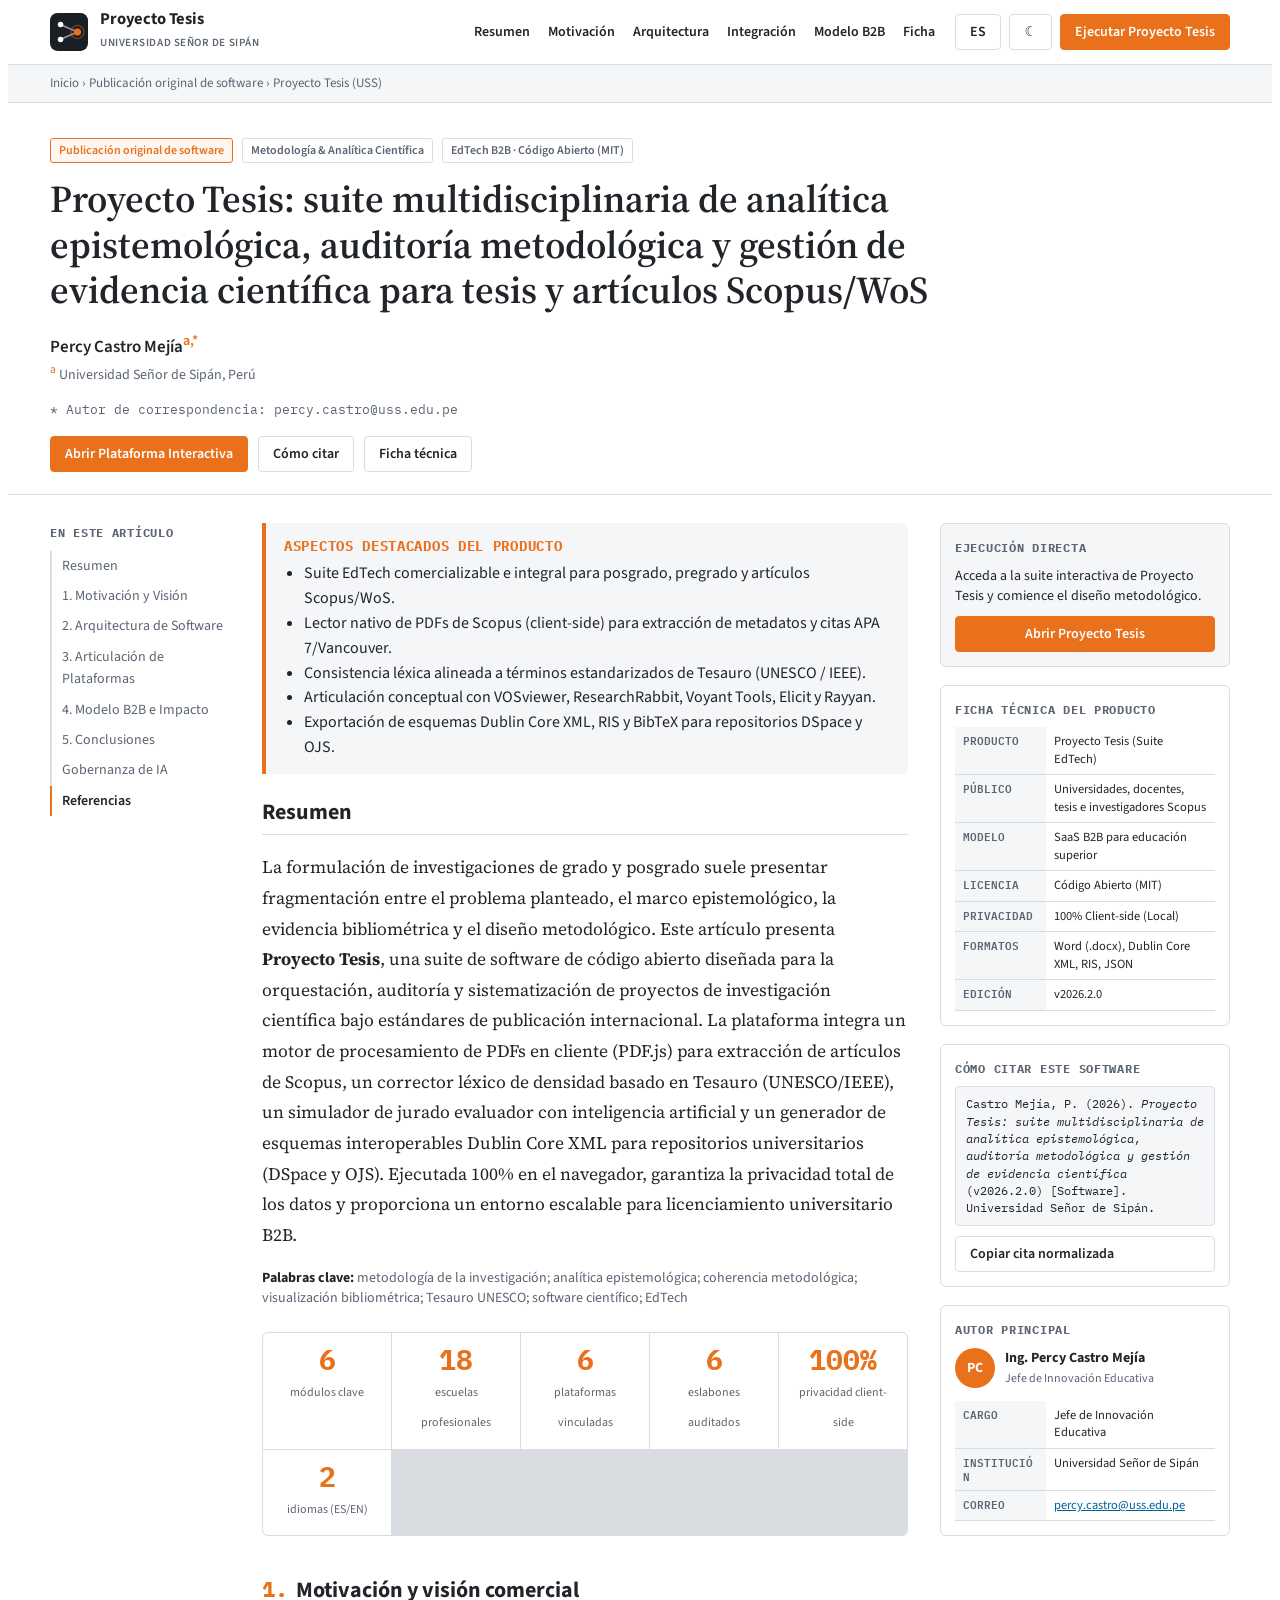
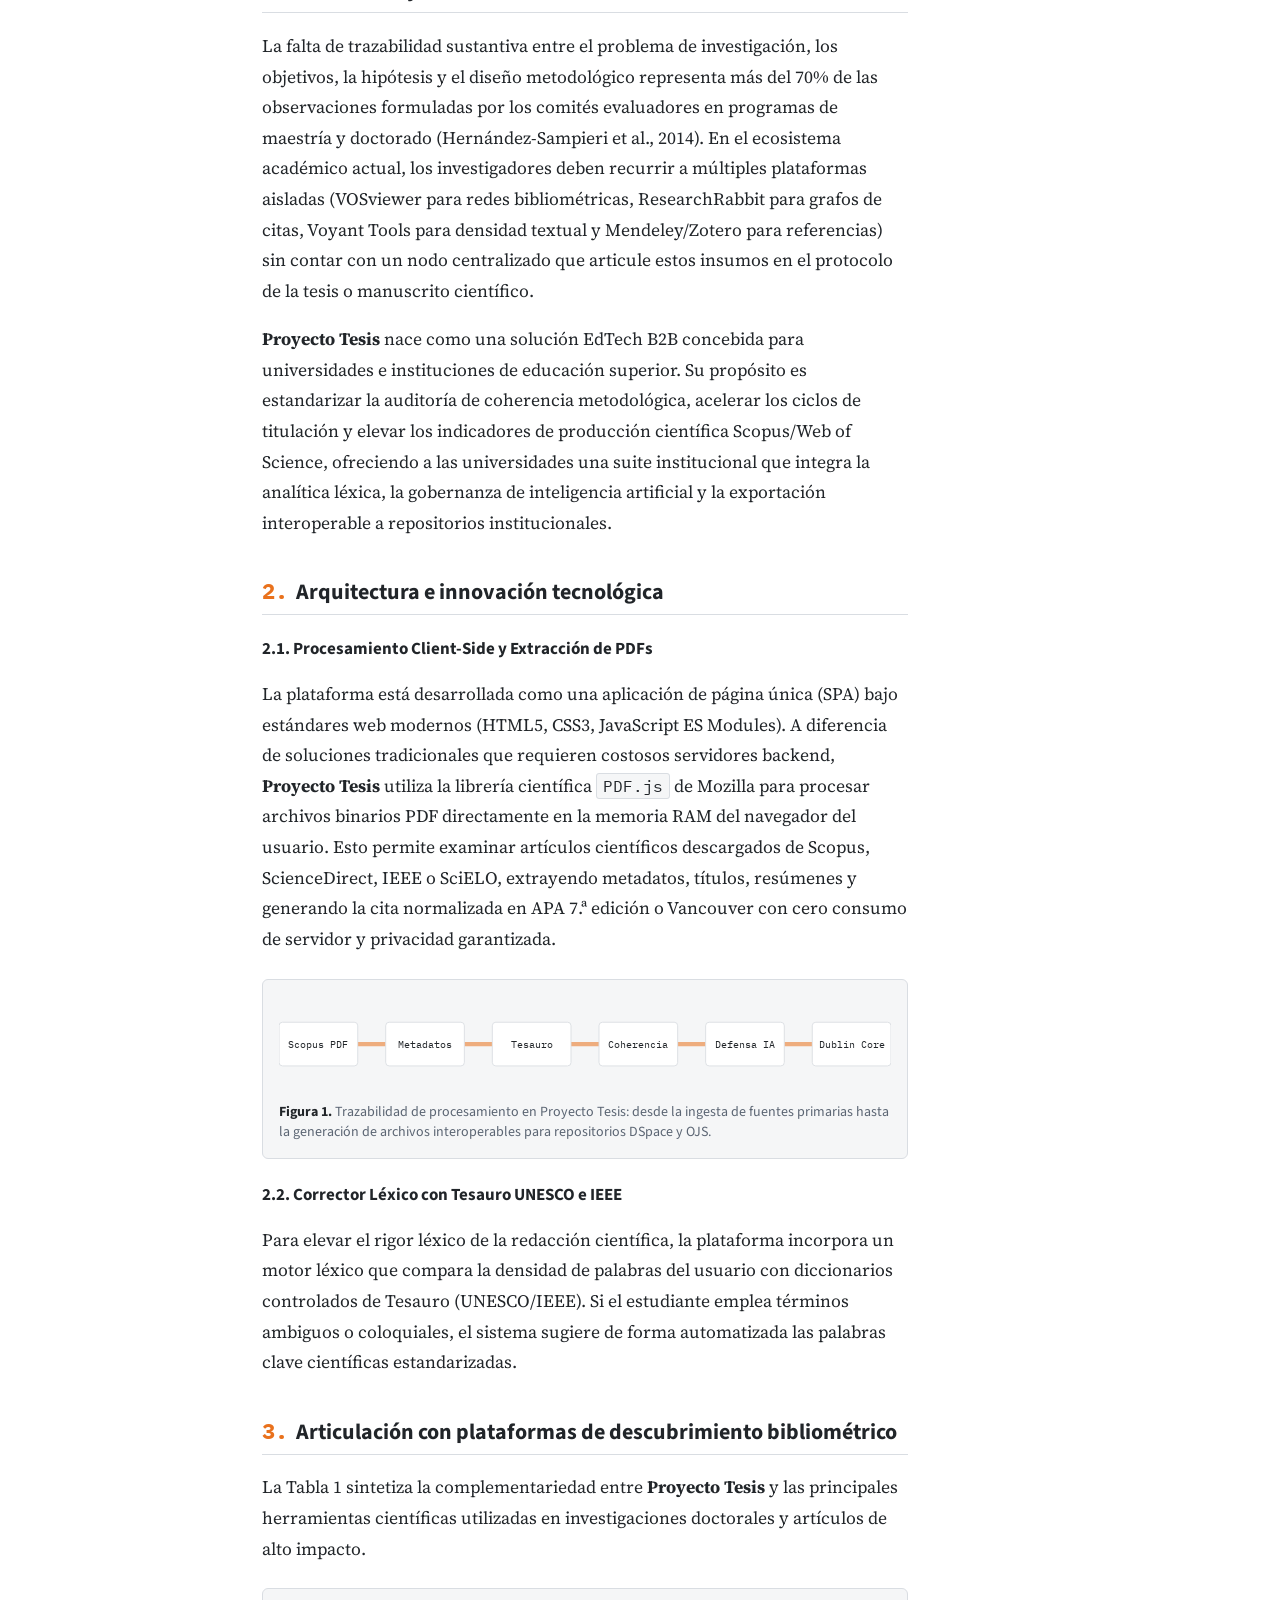
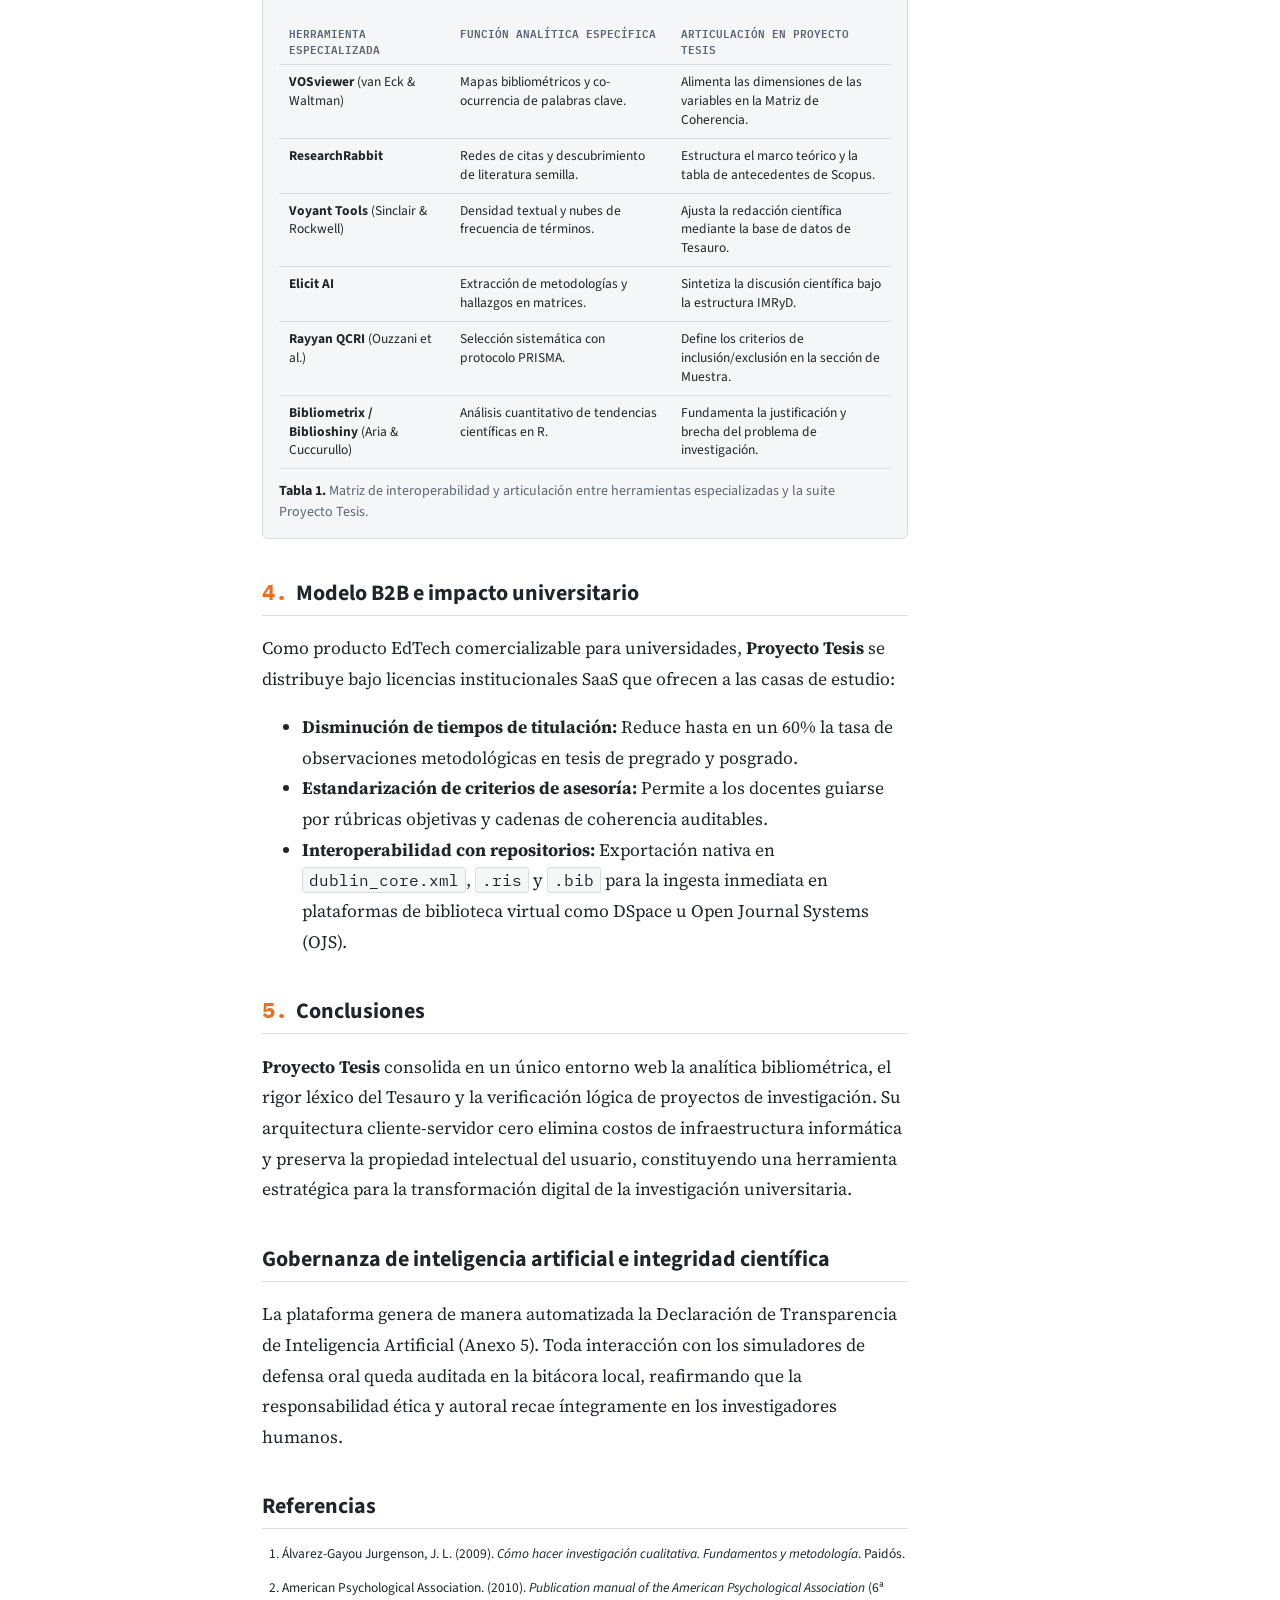
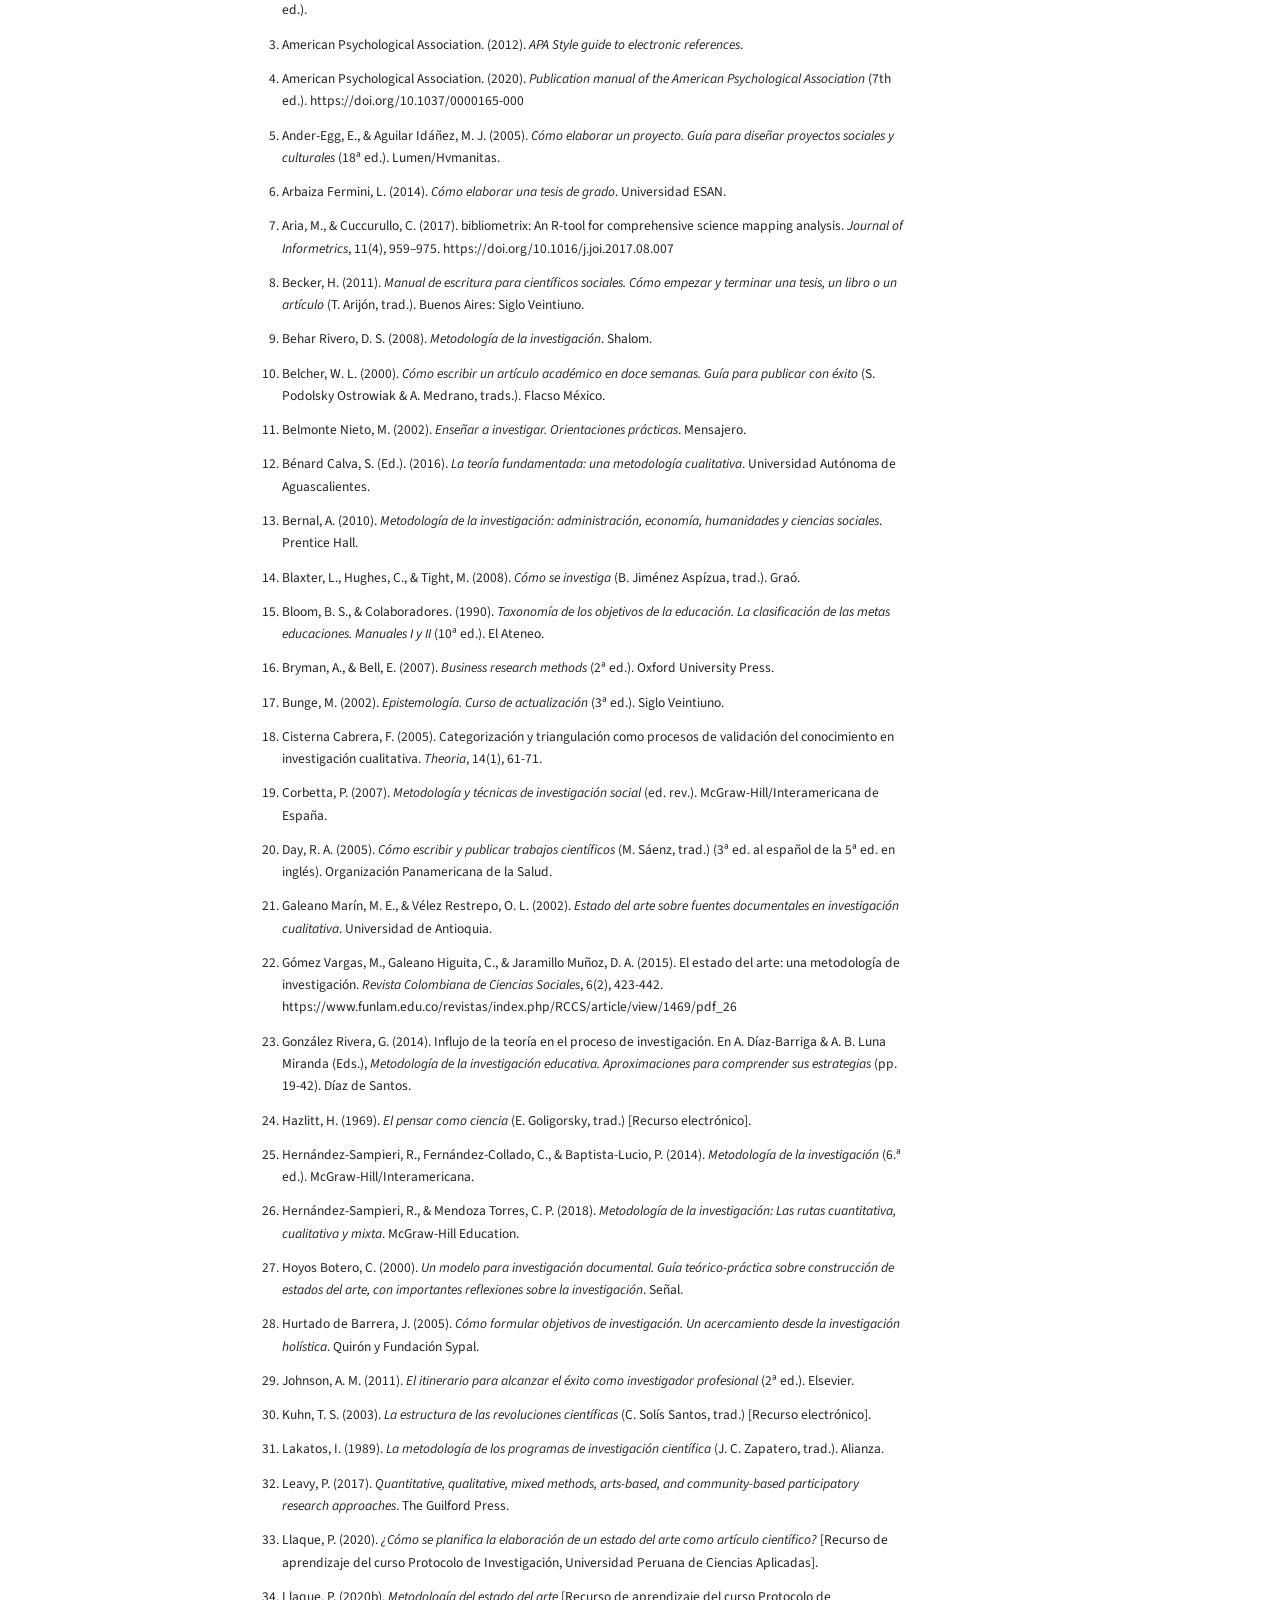
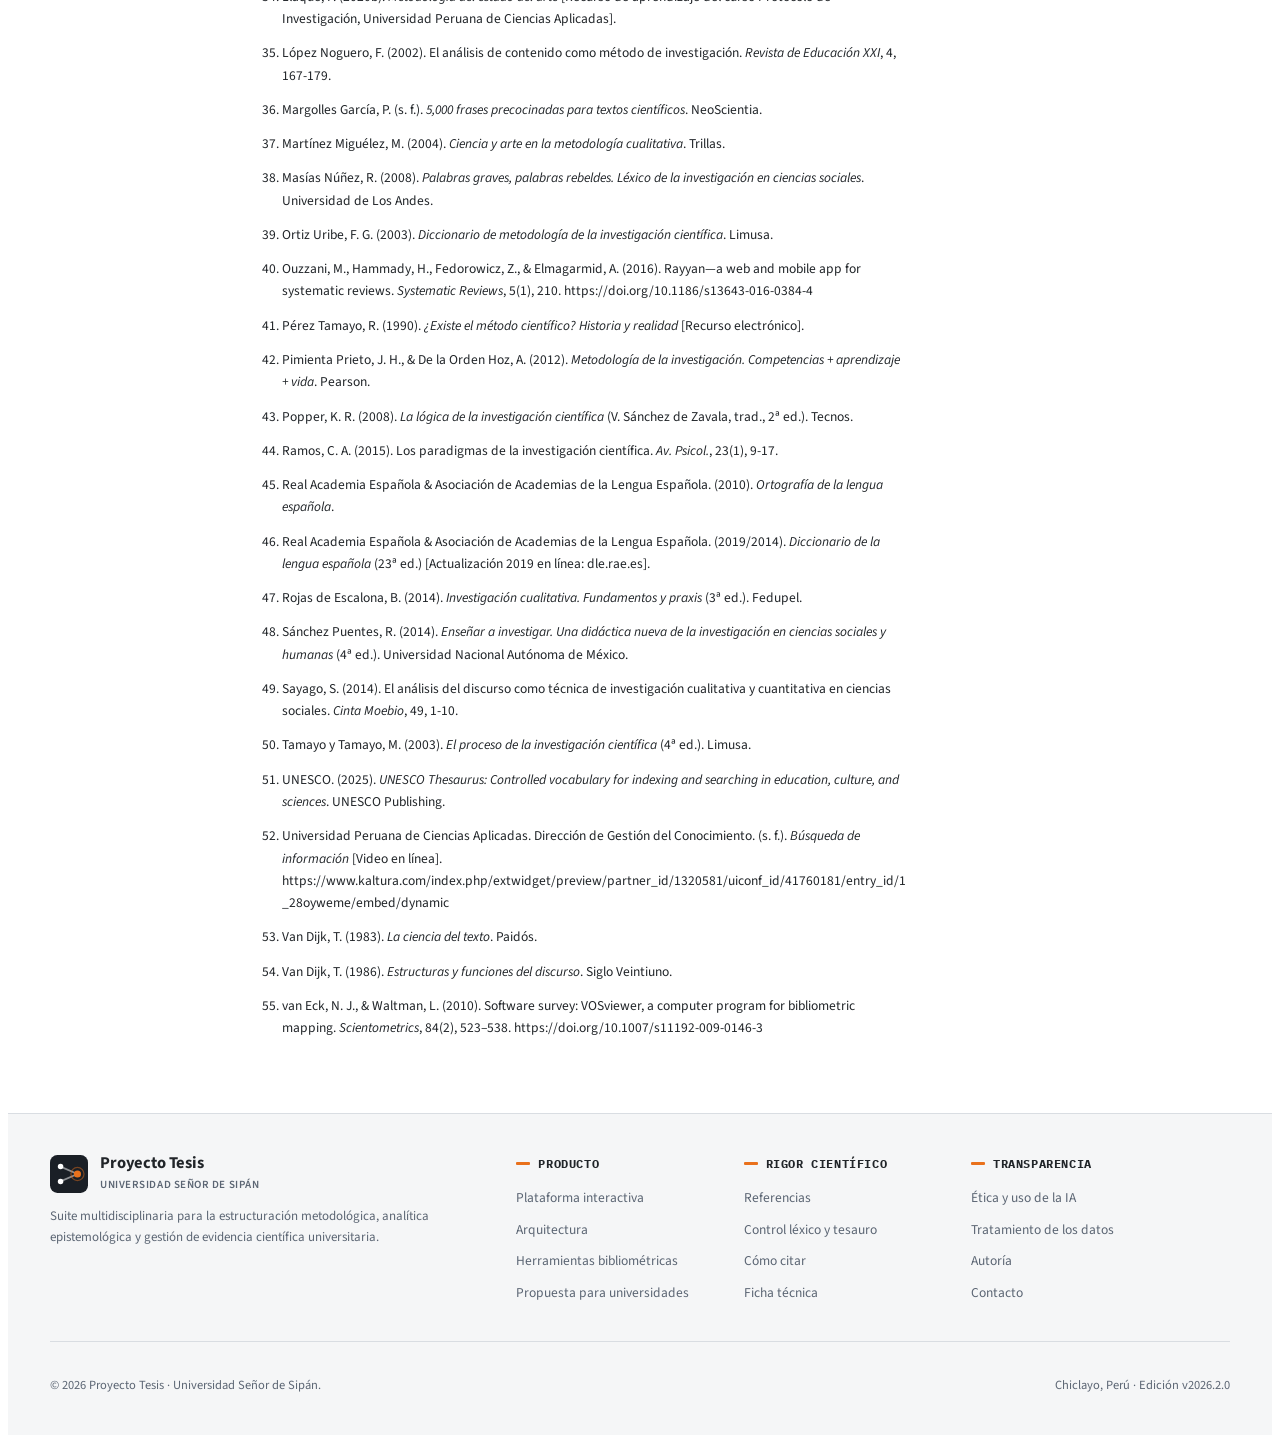
==== commit 29a78fdc: "update favicon & footer" ====
--- a/index.html
+++ b/index.html
@@ -5,6 +5,9 @@
 <meta name="viewport" content="width=device-width, initial-scale=1">
 <title>Proyecto Tesis · Universidad Señor de Sipán</title>
 <meta name="description" content="Suite de analítica epistemológica, auditoría metodológica de coherencia y gestión de evidencia científica para tesis universitarias y publicaciones Scopus/WoS.">
+
+<!-- Favicon de pestaña con el isotipo oficial -->
+<link rel="icon" type="image/svg+xml" href="data:image/svg+xml,<svg xmlns='http://www.w3.org/2000/svg' viewBox='0 0 36 36'><rect fill='%231A1F26' width='36' height='36' rx='7'/><path stroke='%23FFF' stroke-opacity='.5' stroke-width='1.6' fill='none' stroke-linecap='round' d='M10 11L26 18M10 25L26 18'/><circle fill='%23FFF' cx='10' cy='11' r='2.6'/><circle fill='%23FFF' cx='10' cy='25' r='2.6'/><circle fill='none' stroke='%23E9711C' stroke-opacity='.45' stroke-width='1.2' cx='26' cy='18' r='6.2'/><circle fill='%23E9711C' cx='26' cy='18' r='3.4'/></svg>">
 
 <meta name="citation_title" content="Proyecto Tesis: suite multidisciplinaria de analítica epistemológica, auditoría metodológica y gestión de evidencia científica para tesis y artículos de alto impacto">
 <meta name="citation_author" content="Castro Mejía, Percy">
@@ -219,10 +222,11 @@
 
 footer { background: var(--pn); border-top: 1px solid var(--ln); font-size: 13.5px; color: var(--mt); padding: 40px 0 28px; font-family: var(--font-sans); }
 .footer-grid { display: grid; grid-template-columns: 2.2fr 1fr 1fr 1.3fr; gap: 28px; margin-bottom: 28px; }
-.footer-col h5 { font-family: var(--font-mono); font-size: 12px; font-weight: 700; text-transform: uppercase; color: var(--tx); margin: 0 0 12px; letter-spacing: 0.05em; }
+.footer-col h5 { font-family: var(--font-mono); font-size: 12px; font-weight: 700; text-transform: uppercase; color: var(--tx); margin: 0 0 14px; letter-spacing: 0.05em; display: flex; align-items: center; gap: 8px; }
+.footer-col h5::before { content: ""; display: inline-block; width: 14px; height: 2.5px; background: var(--ac); border-radius: 1px; }
 .footer-col ul { list-style: none; padding: 0; margin: 0; }
-.footer-col ul li { margin-bottom: 8px; }
-.footer-col ul a { text-decoration: none; color: var(--mt); transition: color 0.15s ease; }
+.footer-col ul li { margin-bottom: 10px; }
+.footer-col ul a { text-decoration: none; color: var(--mt); transition: color 0.15s ease; font-size: 13.5px; }
 .footer-col ul a:hover { color: var(--ac); }
 .footer-bottom { border-top: 1px solid var(--ln); padding-top: 20px; display: flex; justify-content: space-between; flex-wrap: wrap; gap: 12px; font-size: 12.5px; }
 
@@ -563,32 +567,32 @@
       </div>
 
       <div class="footer-col">
-        <h5>Recursos</h5>
+        <h5>PRODUCTO</h5>
         <ul>
-          <li><a href="app.html">Suite Interactiva</a></li>
-          <li><a href="#abstract">Resumen Científico</a></li>
-          <li><a href="#meta">Ficha Técnica</a></li>
-          <li><a href="#cite">Cómo Citar (APA 7)</a></li>
+          <li><a href="app.html">Plataforma interactiva</a></li>
+          <li><a href="#s2">Arquitectura</a></li>
+          <li><a href="#s3">Herramientas bibliométricas</a></li>
+          <li><a href="#s4">Propuesta para universidades</a></li>
         </ul>
       </div>
 
       <div class="footer-col">
-        <h5>Facultades USS</h5>
+        <h5>RIGOR CIENTÍFICO</h5>
         <ul>
-          <li><a href="#s2">Ciencias de la Salud</a></li>
-          <li><a href="#s2">Ingeniería, Arq. y Urb.</a></li>
-          <li><a href="#s2">Ciencias Empresariales</a></li>
-          <li><a href="#s2">Derecho y Humanidades</a></li>
+          <li><a href="#refs">Referencias</a></li>
+          <li><a href="#s2">Control léxico y tesauro</a></li>
+          <li><a href="#cite">Cómo citar</a></li>
+          <li><a href="#meta">Ficha técnica</a></li>
         </ul>
       </div>
 
       <div class="footer-col">
-        <h5>Transparencia</h5>
+        <h5>TRANSPARENCIA</h5>
         <ul>
-          <li><a href="#s6">Declaración de Ética e IA</a></li>
-          <li><a href="#meta">Código Abierto (Licencia MIT)</a></li>
-          <li><a href="#meta">Privacidad Local (Client-Side)</a></li>
-          <li><a href="mailto:percy.castro@uss.edu.pe">Contacto con el Autor</a></li>
+          <li><a href="#s6">Ética y uso de la IA</a></li>
+          <li><a href="#abstract">Tratamiento de los datos</a></li>
+          <li><a href="#meta">Autoría</a></li>
+          <li><a href="mailto:percy.castro@uss.edu.pe">Contacto</a></li>
         </ul>
       </div>
     </div>
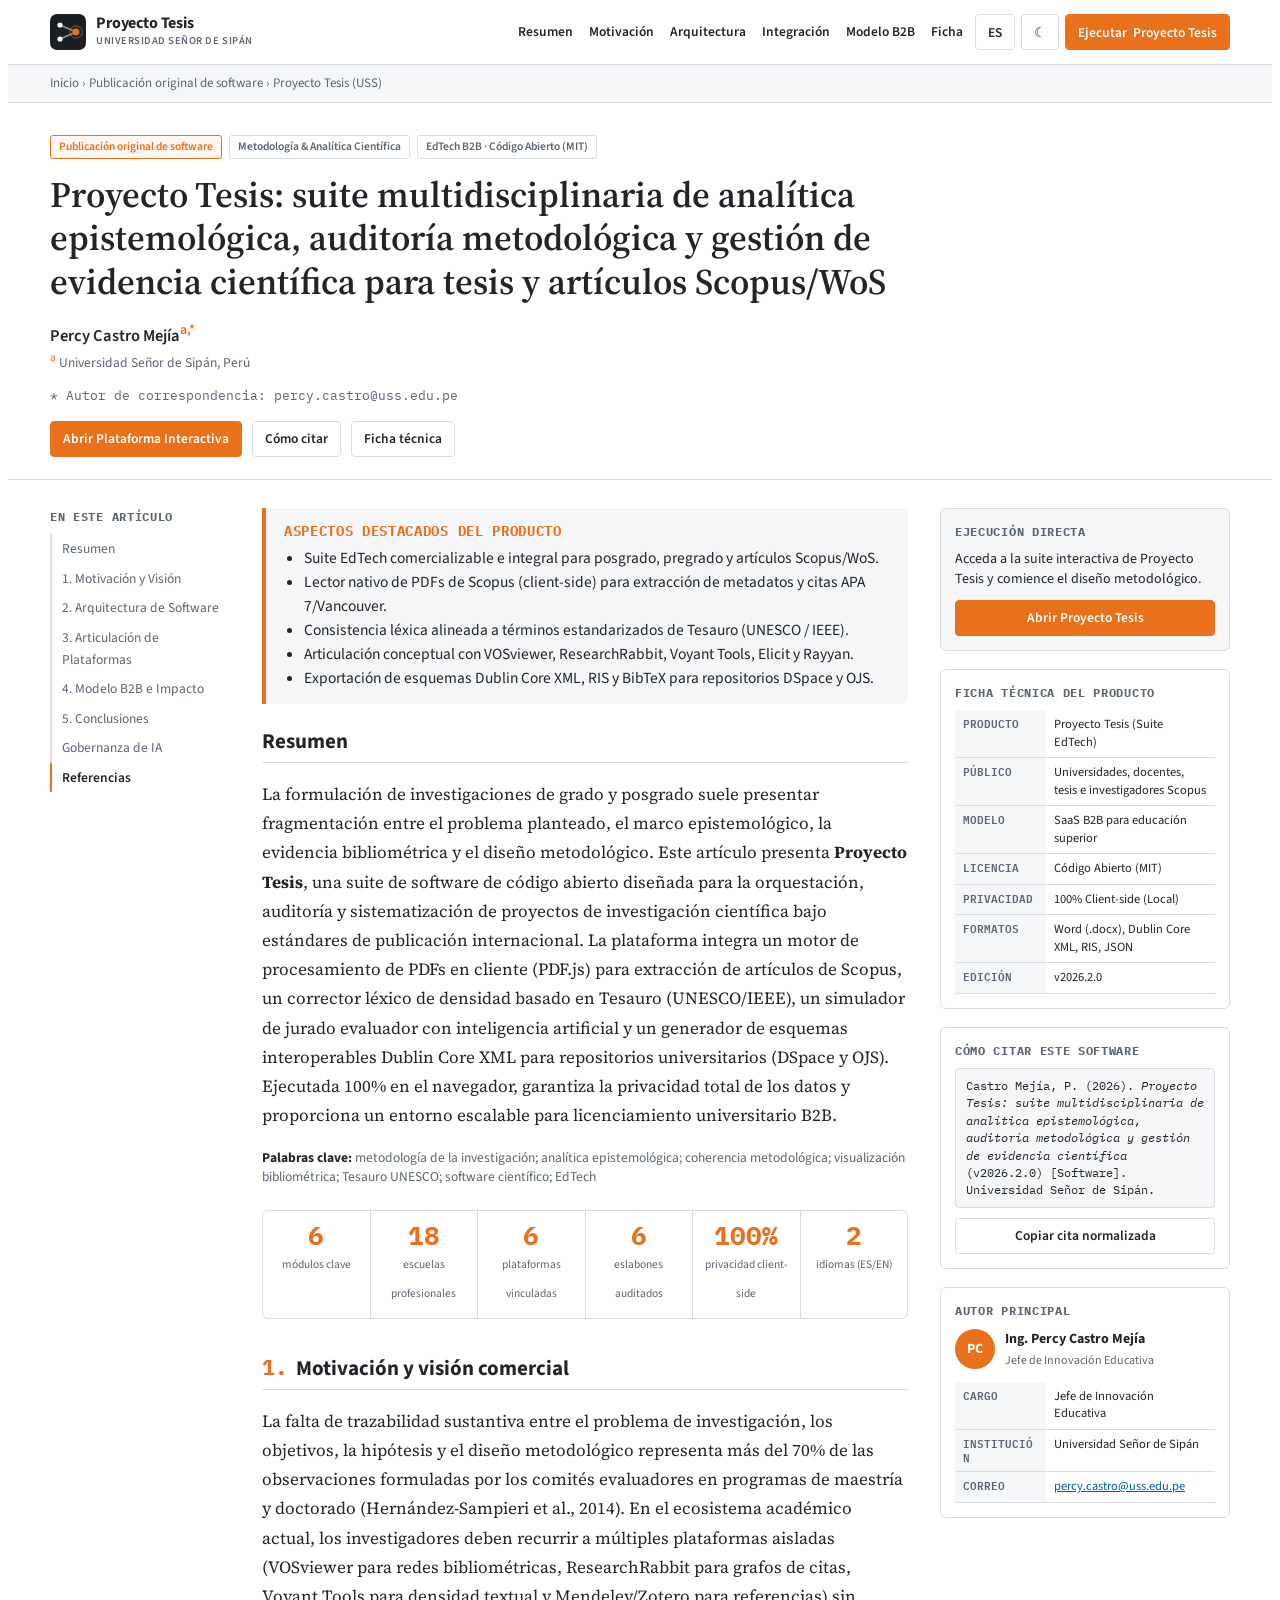
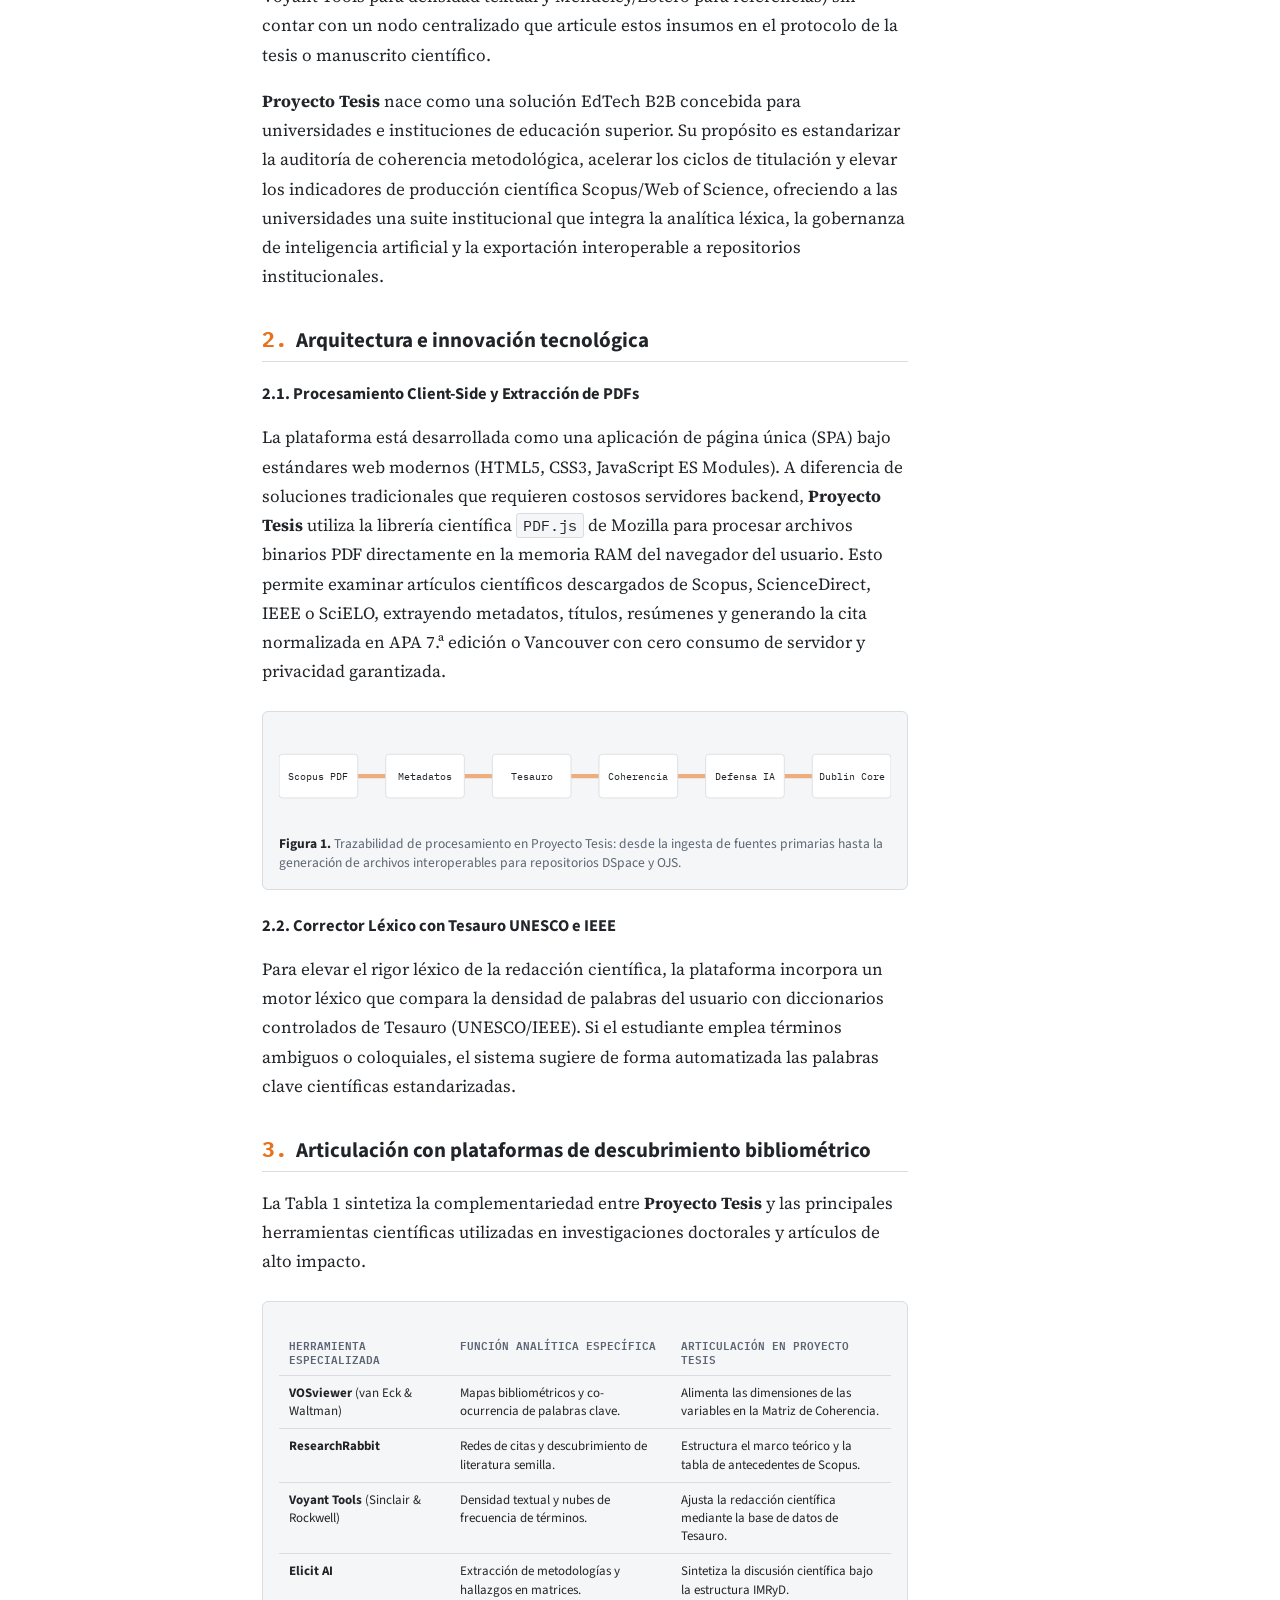
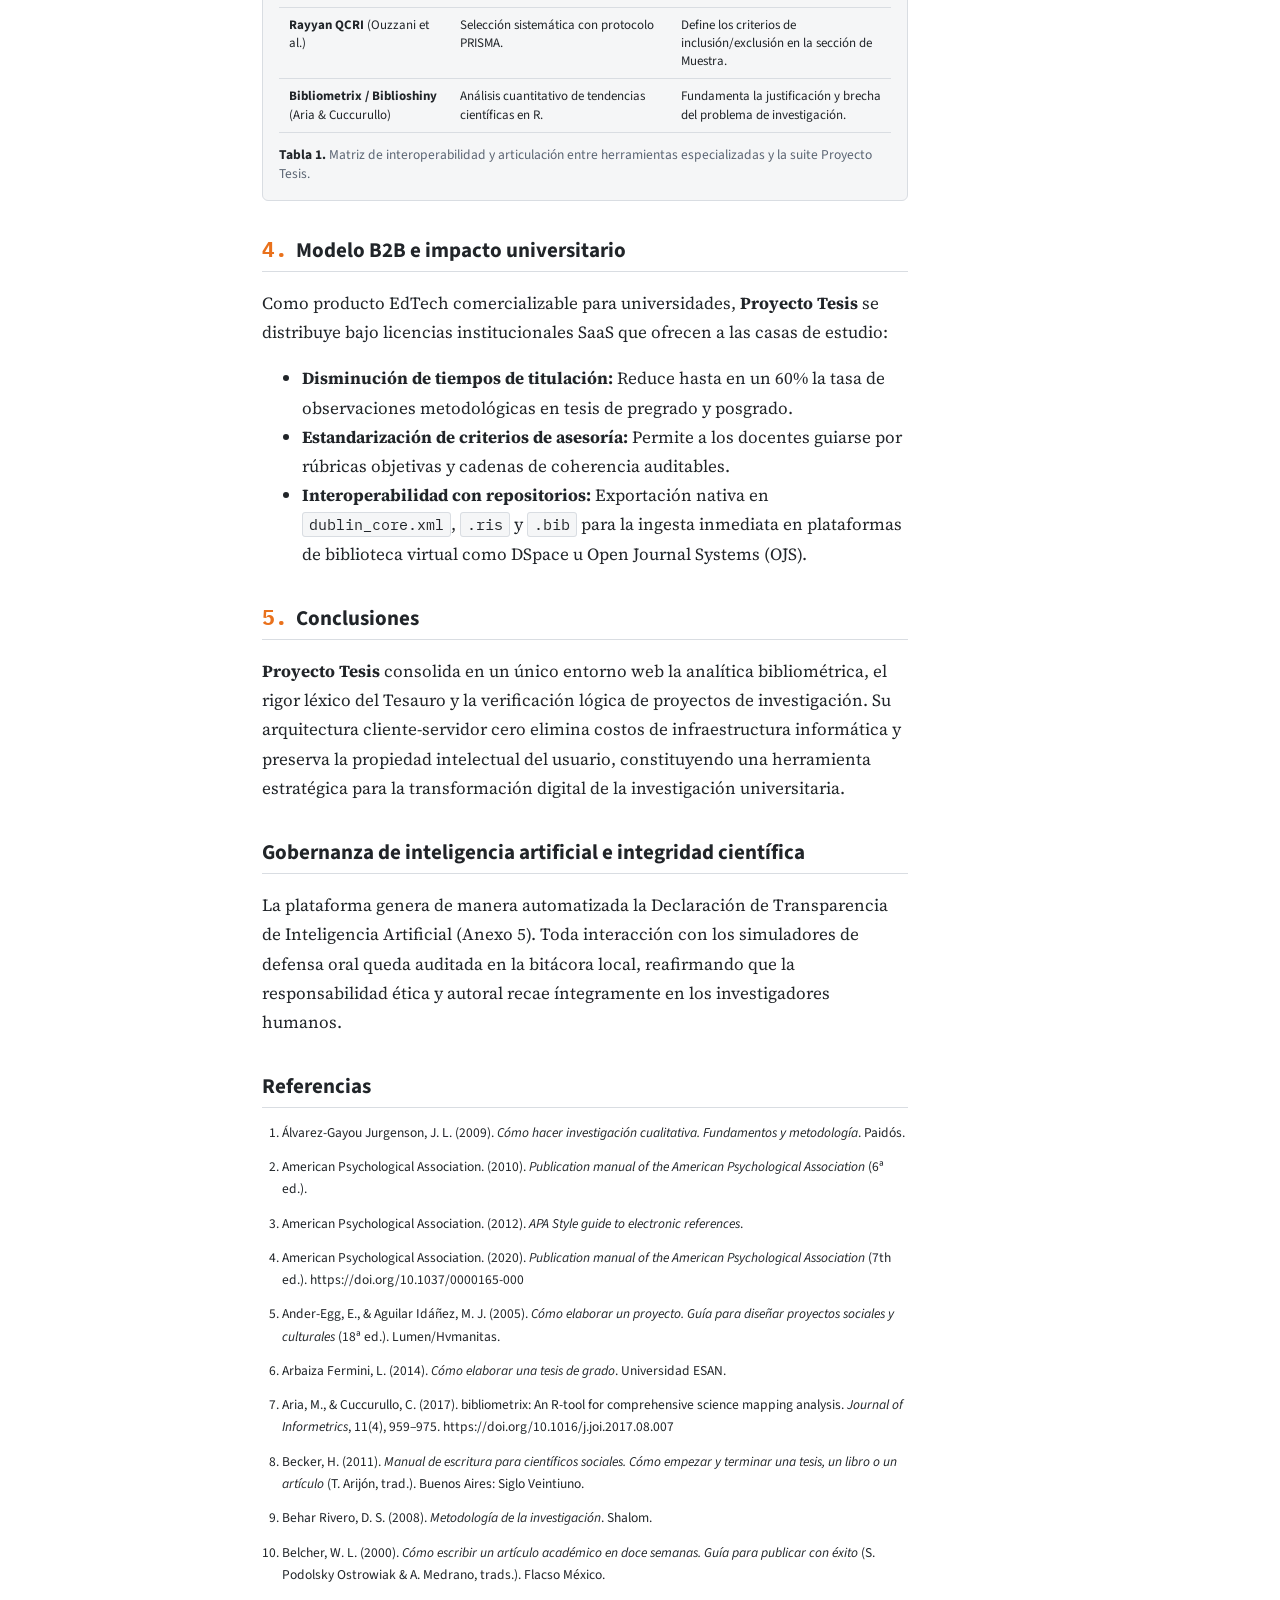
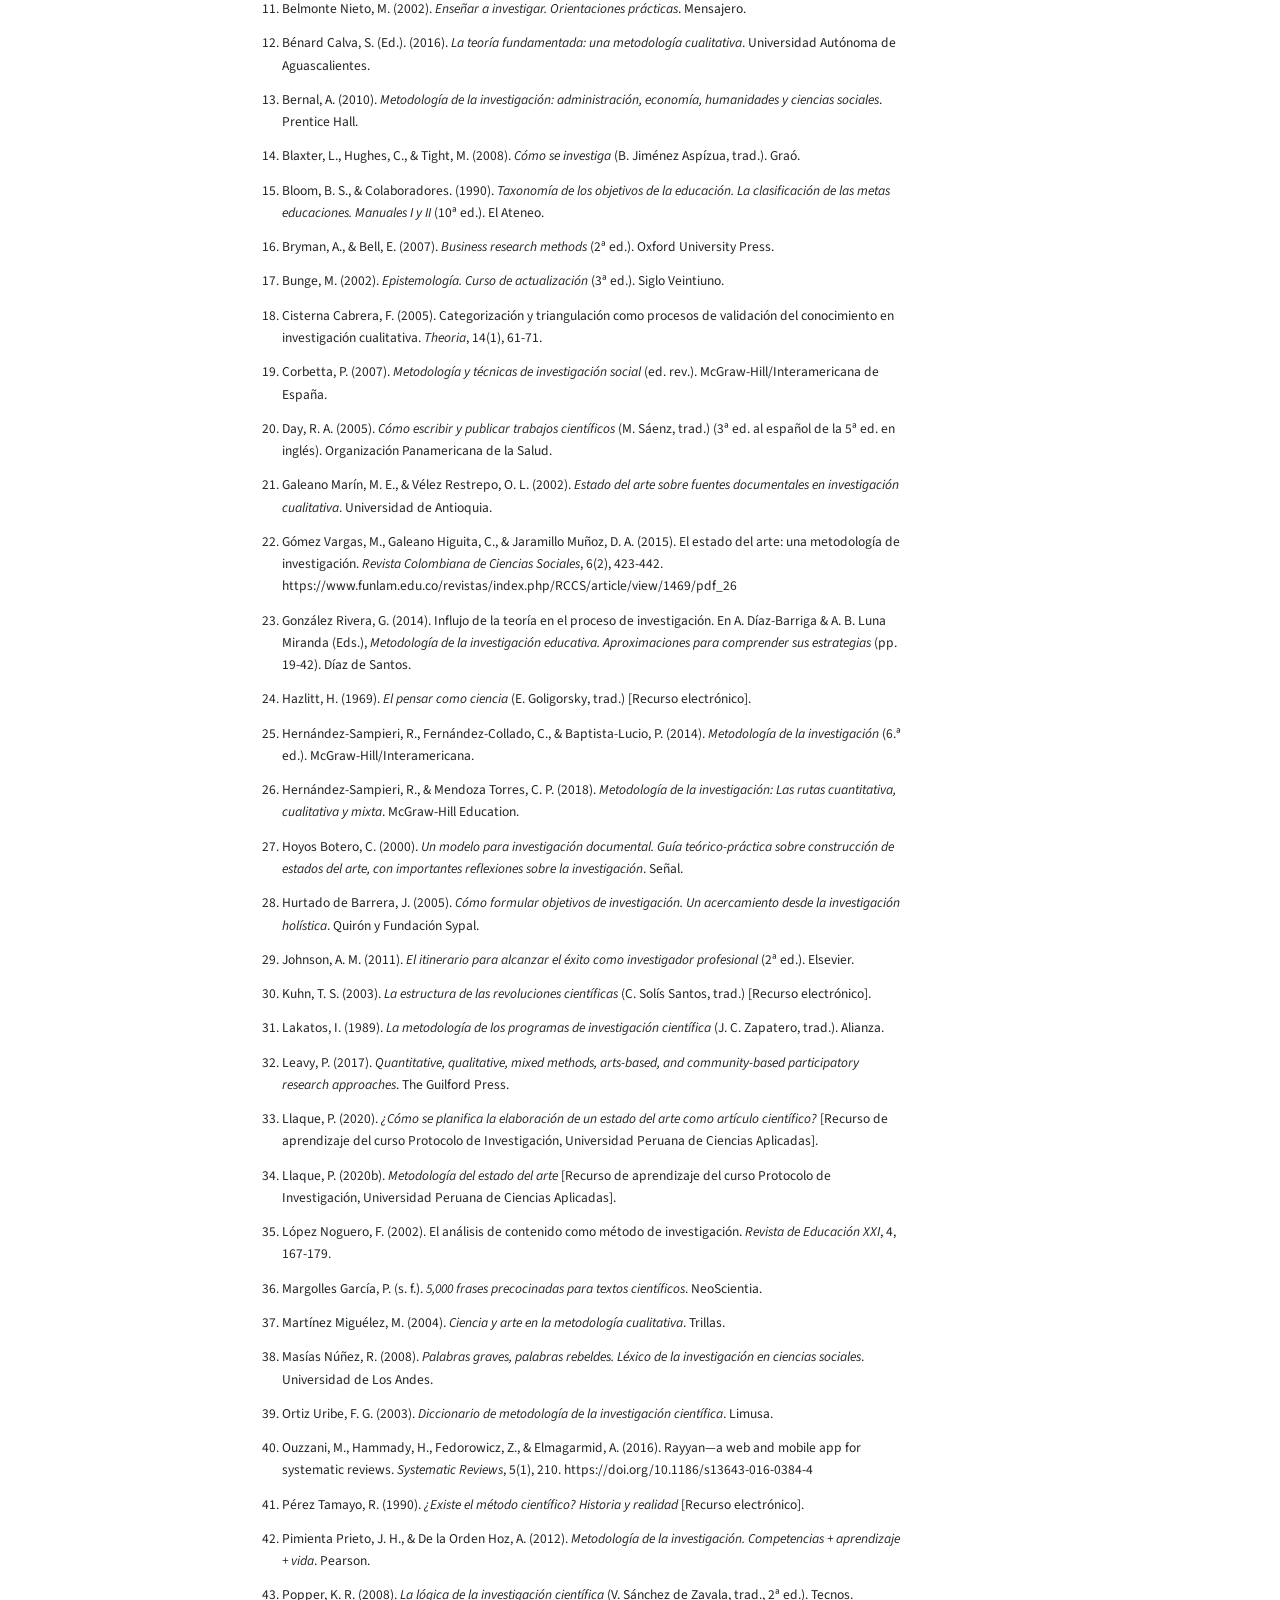
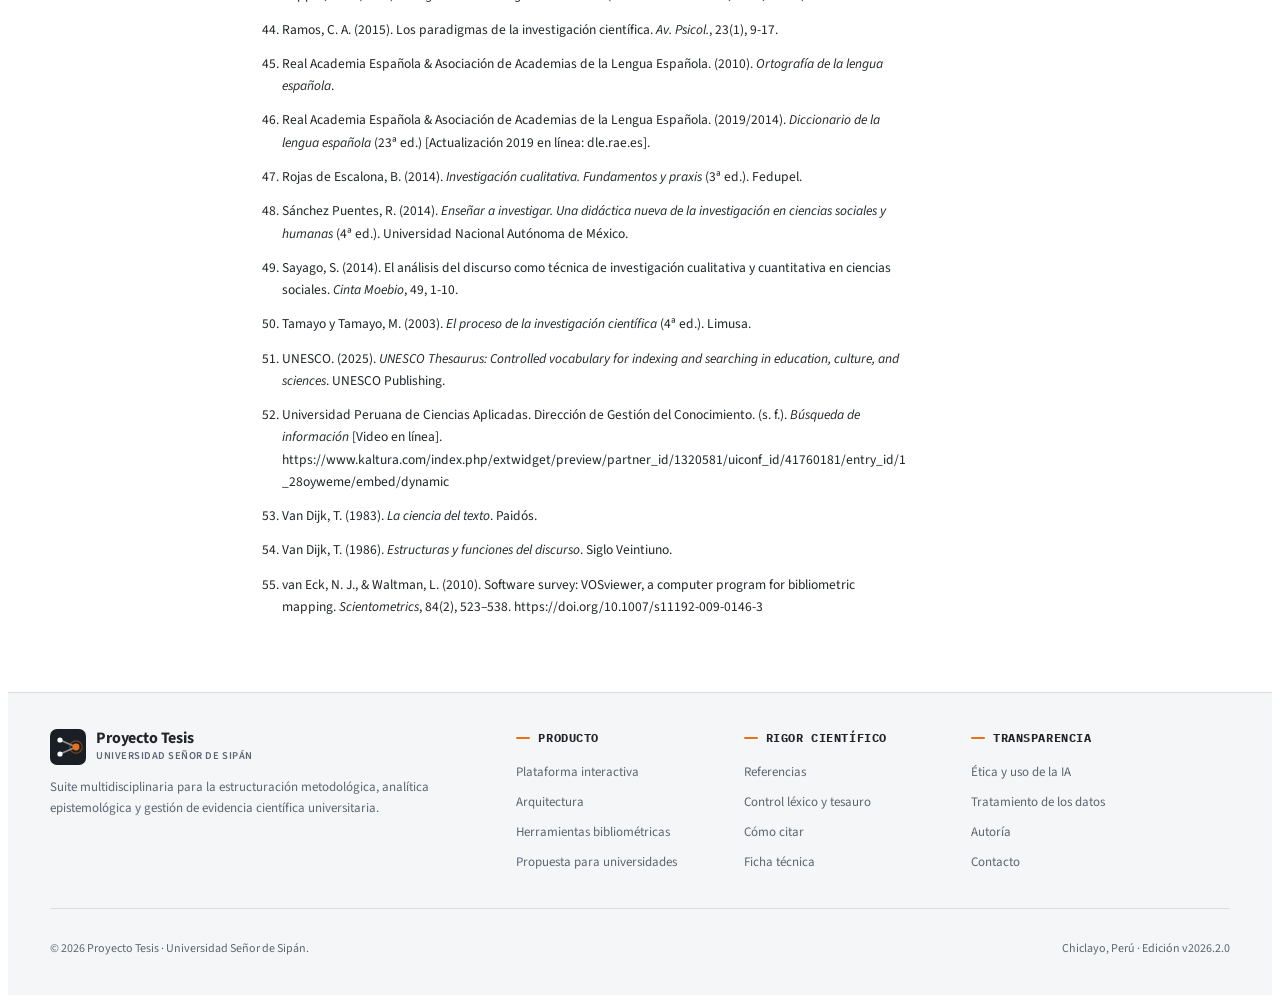
==== commit 69d5511d: "update responsive" ====
--- a/index.html
+++ b/index.html
@@ -2,7 +2,7 @@
 <html lang="es" data-theme="light">
 <head>
 <meta charset="UTF-8">
-<meta name="viewport" content="width=device-width, initial-scale=1">
+<meta name="viewport" content="width=device-width, initial-scale=1.0, viewport-fit=cover">
 <title>Proyecto Tesis · Universidad Señor de Sipán</title>
 <meta name="description" content="Suite de analítica epistemológica, auditoría metodológica de coherencia y gestión de evidencia científica para tesis universitarias y publicaciones Scopus/WoS.">
 
@@ -33,7 +33,7 @@
   --rk: #D99A00;
   --bd: #C23B3B;
   --font-serif: 'Source Serif 4', Georgia, serif;
-  --font-sans: 'Source Sans 3', system-ui, sans-serif;
+  --font-sans: 'Source Sans 3', system-ui, -apple-system, sans-serif;
   --font-mono: 'IBM Plex Mono', monospace;
 }
 
@@ -102,7 +102,7 @@
 
 a { color: var(--lk); transition: color 0.15s ease; }
 a:hover { color: var(--ac); }
-code { font-family: var(--font-mono); font-size: 0.9em; background: var(--pn); padding: 2px 6px; border-radius: 3px; border: 1px solid var(--ln); color: var(--tx); }
+code { font-family: var(--font-mono); font-size: 0.88em; background: var(--pn); padding: 2px 6px; border-radius: 3px; border: 1px solid var(--ln); color: var(--tx); word-break: break-word; }
 
 #skeleton-overlay {
   position: fixed;
@@ -125,12 +125,13 @@
 }
 @keyframes skShimmer { 0% { background-position: -200% 0; } 100% { background-position: 200% 0; } }
 
+/* NAVBAR RESPONSIVO OPTIMIZADO */
 .nav { position: sticky; top: 0; z-index: 50; background: var(--bg); border-bottom: 1px solid var(--ln); backdrop-filter: blur(8px); transition: background-color 0.2s ease, border-color 0.2s ease; }
 .in { max-width: 1220px; margin: 0 auto; padding: 0 20px; }
-.nav .in { display: flex; align-items: center; gap: 20px; height: 64px; }
-.brand { display: flex; align-items: center; gap: 12px; text-decoration: none; color: var(--tx); }
-
-.mk { width: 38px; height: 38px; flex: none; display: block; }
+.nav .in { display: flex; align-items: center; gap: 12px; height: 64px; justify-content: space-between; }
+.brand { display: flex; align-items: center; gap: 10px; text-decoration: none; color: var(--tx); flex-shrink: 0; min-width: 0; }
+
+.mk { width: 36px; height: 36px; flex: none; display: block; }
 .mk .bg { fill: #1A1F26; }
 [data-theme="dark"] .mk .bg { fill: #11151A; }
 .mk .ln { stroke: #fff; stroke-opacity: .5; stroke-width: 1.6; fill: none; stroke-linecap: round; }
@@ -138,18 +139,20 @@
 .mk .ac { fill: var(--ac); }
 .mk .rg { fill: none; stroke: var(--ac); stroke-opacity: .45; stroke-width: 1.2; }
 
-.brand b { display: block; font-size: 16.5px; line-height: 1.15; color: var(--tx); letter-spacing: -0.01em; }
-.brand small { color: var(--mt); font-size: 11px; text-transform: uppercase; font-weight: 600; letter-spacing: 0.05em; }
-
-.links { display: flex; gap: 18px; margin-left: auto; font-size: 14px; font-weight: 600; }
+.brand b { display: block; font-size: 16px; line-height: 1.15; color: var(--tx); letter-spacing: -0.01em; white-space: nowrap; }
+.brand small { color: var(--mt); font-size: 10.5px; text-transform: uppercase; font-weight: 600; letter-spacing: 0.05em; white-space: nowrap; display: block; }
+
+.links { display: flex; gap: 16px; margin-left: auto; font-size: 13.5px; font-weight: 600; }
 .links a { color: var(--tx); text-decoration: none; }
 .links a:hover { color: var(--ac); }
 
+.tools { display: flex; gap: 6px; align-items: center; flex-shrink: 0; }
+
 button, .btn {
-  font: 600 14px var(--font-sans); cursor: pointer; border: 1px solid var(--ln);
-  background: var(--bg); color: var(--tx); border-radius: 4px; padding: 7px 14px;
-  text-decoration: none; display: inline-flex; align-items: center; gap: 6px;
-  transition: all 0.15s ease;
+  font: 600 13.5px var(--font-sans); cursor: pointer; border: 1px solid var(--ln);
+  background: var(--bg); color: var(--tx); border-radius: 4px; padding: 6px 12px;
+  text-decoration: none; display: inline-flex; align-items: center; justify-content: center; gap: 6px;
+  transition: all 0.15s ease; min-height: 36px; white-space: nowrap;
 }
 button:hover, .btn:hover { border-color: var(--mt); }
 .btn.p { background: var(--ac); border-color: var(--ac); color: #FFF; }
@@ -158,53 +161,63 @@
 :focus-visible { outline: 2px solid var(--ac); outline-offset: 2px; }
 
 .crumb { background: var(--pn); border-bottom: 1px solid var(--ln); font-size: 13px; color: var(--mt); }
-.crumb .in { padding-top: 8px; padding-bottom: 8px; }
-.hero { padding: 34px 0 22px; border-bottom: 1px solid var(--ln); }
-.tag { display: inline-block; font-size: 12px; font-weight: 600; border: 1px solid var(--ln); border-radius: 3px; padding: 2px 8px; margin: 0 6px 6px 0; color: var(--mt); }
+.crumb .in { padding-top: 8px; padding-bottom: 8px; overflow-x: auto; white-space: nowrap; }
+
+.hero { padding: 30px 0 22px; border-bottom: 1px solid var(--ln); }
+.tag { display: inline-block; font-size: 11.5px; font-weight: 600; border: 1px solid var(--ln); border-radius: 3px; padding: 2px 8px; margin: 0 4px 6px 0; color: var(--mt); }
 .tag.o { border-color: var(--ac); color: var(--ac); background: rgba(233,113,28,0.06); }
 
-h1 { font: 600 clamp(26px, 3.6vw, 38px)/1.2 var(--font-serif); margin: 8px 0 16px; max-width: 980px; color: var(--tx); }
-.au { font-size: 17px; font-weight: 600; color: var(--tx); }
+h1 { font: 600 clamp(22px, 3.4vw, 36px)/1.2 var(--font-serif); margin: 8px 0 16px; max-width: 980px; color: var(--tx); }
+.au { font-size: 16.5px; font-weight: 600; color: var(--tx); }
 .au sup, .af sup { color: var(--ac); }
-.af { font-size: 14px; color: var(--mt); }
-.meta { margin-top: 14px; font-size: 13px; color: var(--mt); font-family: var(--font-mono); }
+.af { font-size: 13.5px; color: var(--mt); }
+.meta { margin-top: 12px; font-size: 12.5px; color: var(--mt); font-family: var(--font-mono); }
 .hero .row { margin-top: 16px; display: flex; gap: 10px; flex-wrap: wrap; }
 
-/* REGLAS DE GRID RESTRUCTURADAS CON ANCHO PROPORCIONADO */
+/* REGLAS DE GRID RESPONSIVAS */
 .wrap { display: grid; grid-template-columns: 180px minmax(0, 1fr) 290px; gap: 32px; padding-top: 28px; padding-bottom: 60px; }
-.toc { position: sticky; top: 84px; align-self: start; font-size: 14px; }
-.toc h4, .side h3 { margin: 0 0 8px; font-size: 12px; font-family: var(--font-mono); letter-spacing: 0.06em; text-transform: uppercase; color: var(--mt); }
+.toc { position: sticky; top: 84px; align-self: start; font-size: 13.5px; }
+.toc h4, .side h3 { margin: 0 0 8px; font-size: 11.5px; font-family: var(--font-mono); letter-spacing: 0.06em; text-transform: uppercase; color: var(--mt); }
 .toc a { display: block; padding: 4px 0 4px 10px; border-left: 2px solid var(--ln); color: var(--mt); text-decoration: none; }
 .toc a.on { border-color: var(--ac); color: var(--tx); font-weight: 600; }
 
-article { font-family: var(--font-serif); font-size: 17.5px; line-height: 1.75; max-width: 760px; color: var(--tx); width: 100%; min-width: 0; }
-article h2 { font: 700 22px var(--font-sans); margin: 38px 0 8px; padding-bottom: 6px; border-bottom: 1px solid var(--ln); color: var(--tx); }
-article h3 { font: 700 17px var(--font-sans); margin: 22px 0 4px; color: var(--tx); }
+/* MENÚ NAVEGACIÓN RÁPIDA MÓVIL (TOC DESPLEGABLE) */
+.mobile-toc { display: none; background: var(--pn); border: 1px solid var(--ln); border-radius: 6px; padding: 12px 14px; margin-bottom: 24px; font-family: var(--font-sans); }
+.mobile-toc summary { font-size: 13.5px; font-weight: 700; color: var(--tx); cursor: pointer; display: flex; align-items: center; justify-content: space-between; font-family: var(--font-mono); text-transform: uppercase; letter-spacing: 0.04em; }
+.mobile-toc summary::after { content: "▼"; font-size: 10px; color: var(--ac); transition: transform 0.2s ease; }
+.mobile-toc[open] summary::after { transform: rotate(180deg); }
+.mobile-toc nav { margin-top: 10px; padding-top: 8px; border-top: 1px solid var(--ln); display: flex; flex-direction: column; gap: 8px; font-size: 14px; }
+.mobile-toc nav a { color: var(--tx); text-decoration: none; padding: 4px 0; border-left: 2px solid transparent; padding-left: 8px; }
+.mobile-toc nav a:hover, .mobile-toc nav a.on { border-color: var(--ac); color: var(--ac); font-weight: 600; }
+
+article { font-family: var(--font-serif); font-size: 17px; line-height: 1.72; max-width: 760px; color: var(--tx); width: 100%; min-width: 0; }
+article h2 { font: 700 21px var(--font-sans); margin: 34px 0 8px; padding-bottom: 6px; border-bottom: 1px solid var(--ln); color: var(--tx); }
+article h3 { font: 700 16.5px var(--font-sans); margin: 20px 0 4px; color: var(--tx); }
 article h2 span { color: var(--ac); margin-right: 8px; font-family: var(--font-mono); }
 
-.box { background: var(--pn); border-left: 4px solid var(--ac); padding: 14px 18px; margin: 0 0 22px; font-family: var(--font-sans); font-size: 16px; line-height: 1.55; border-radius: 0 6px 6px 0; color: var(--tx); }
-.box h2 { border: 0; margin: 0 0 6px; padding: 0; font-size: 14px; font-family: var(--font-mono); text-transform: uppercase; letter-spacing: 0.05em; color: var(--ac); }
+.box { background: var(--pn); border-left: 4px solid var(--ac); padding: 14px 18px; margin: 0 0 22px; font-family: var(--font-sans); font-size: 15.5px; line-height: 1.55; border-radius: 0 6px 6px 0; color: var(--tx); }
+.box h2 { border: 0; margin: 0 0 6px; padding: 0; font-size: 13.5px; font-family: var(--font-mono); text-transform: uppercase; letter-spacing: 0.05em; color: var(--ac); }
 .box ul { margin: 0; padding-left: 20px; }
-.kw { font: 14px var(--font-sans); color: var(--mt); margin-top: 10px; } .kw b { color: var(--tx); }
-
-.kpi { display: grid; grid-template-columns: repeat(auto-fit, minmax(110px, 1fr)); gap: 1px; background: var(--ln); border: 1px solid var(--ln); margin: 24px 0; font-family: var(--font-sans); border-radius: 6px; overflow: hidden; }
-.kpi div { background: var(--bg); padding: 12px; text-align: center; }
-.kpi b { display: block; font-size: 28px; line-height: 1.1; color: var(--ac); font-family: var(--font-mono); }
-.kpi small { color: var(--mt); font-size: 12px; }
+.kw { font: 13.5px var(--font-sans); color: var(--mt); margin-top: 10px; } .kw b { color: var(--tx); }
+
+.kpi { display: grid; grid-template-columns: repeat(auto-fit, minmax(105px, 1fr)); gap: 1px; background: var(--ln); border: 1px solid var(--ln); margin: 24px 0; font-family: var(--font-sans); border-radius: 6px; overflow: hidden; }
+.kpi div { background: var(--bg); padding: 10px 8px; text-align: center; }
+.kpi b { display: block; font-size: 26px; line-height: 1.1; color: var(--ac); font-family: var(--font-mono); }
+.kpi small { color: var(--mt); font-size: 11.5px; }
 
 figure { margin: 24px 0; padding: 16px; border: 1px solid var(--ln); border-radius: 6px; font-family: var(--font-sans); background: var(--pn); overflow: hidden; }
-figcaption { font-size: 14px; color: var(--mt); margin-top: 10px; line-height: 1.45; } figcaption b { color: var(--tx); }
-figure svg { width: 100%; height: auto; display: block; }
-
-/* CONTENEDOR ESPECÍFICO PARA TABLA 1 DEL ARTÍCULO (NO AFECTA A LA BARRA LATERAL) */
+figcaption { font-size: 13.5px; color: var(--mt); margin-top: 10px; line-height: 1.45; } figcaption b { color: var(--tx); }
+
+.diagram-container { width: 100%; overflow-x: auto; -webkit-overflow-scrolling: touch; margin-bottom: 4px; }
+.diagram-container svg { min-width: 580px; height: auto; display: block; }
+
 .table-container { width: 100%; overflow-x: auto; -webkit-overflow-scrolling: touch; margin: 12px 0; }
 .table-container table { min-width: 580px; }
 
-table { border-collapse: collapse; width: 100%; font: 13.5px/1.4 var(--font-sans); color: var(--tx); table-layout: auto; }
+table { border-collapse: collapse; width: 100%; font: 13px/1.4 var(--font-sans); color: var(--tx); table-layout: auto; }
 th, td { text-align: left; padding: 8px 10px; border-bottom: 1px solid var(--ln); vertical-align: top; word-break: break-word; }
-th { color: var(--mt); font-weight: 600; font-family: var(--font-mono); font-size: 11px; text-transform: uppercase; background: var(--pn); }
-
-/* ESTILOS Y CORRECCIÓN DE ANCHO DE LA BARRA LATERAL */
+th { color: var(--mt); font-weight: 600; font-family: var(--font-mono); font-size: 10.5px; text-transform: uppercase; background: var(--pn); }
+
 .side { display: grid; gap: 18px; align-self: start; font-size: 14px; font-family: var(--font-sans); width: 100%; max-width: 290px; }
 .card { border: 1px solid var(--ln); border-radius: 6px; padding: 14px; background: var(--bg); color: var(--tx); overflow: hidden; }
 .card.d { background: var(--pn); }
@@ -220,19 +233,63 @@
 ol.ref { font-size: 13.5px; padding-left: 20px; font-family: var(--font-sans); line-height: 1.65; word-break: break-word; }
 ol.ref li { margin-bottom: 12px; }
 
-footer { background: var(--pn); border-top: 1px solid var(--ln); font-size: 13.5px; color: var(--mt); padding: 40px 0 28px; font-family: var(--font-sans); }
+footer { background: var(--pn); border-top: 1px solid var(--ln); font-size: 13.5px; color: var(--mt); padding: 36px 0 24px; font-family: var(--font-sans); }
 .footer-grid { display: grid; grid-template-columns: 2.2fr 1fr 1fr 1.3fr; gap: 28px; margin-bottom: 28px; }
-.footer-col h5 { font-family: var(--font-mono); font-size: 12px; font-weight: 700; text-transform: uppercase; color: var(--tx); margin: 0 0 14px; letter-spacing: 0.05em; display: flex; align-items: center; gap: 8px; }
+.footer-col h5 { font-family: var(--font-mono); font-size: 11.5px; font-weight: 700; text-transform: uppercase; color: var(--tx); margin: 0 0 14px; letter-spacing: 0.05em; display: flex; align-items: center; gap: 8px; }
 .footer-col h5::before { content: ""; display: inline-block; width: 14px; height: 2.5px; background: var(--ac); border-radius: 1px; }
 .footer-col ul { list-style: none; padding: 0; margin: 0; }
-.footer-col ul li { margin-bottom: 10px; }
-.footer-col ul a { text-decoration: none; color: var(--mt); transition: color 0.15s ease; font-size: 13.5px; }
+.footer-col ul li { margin-bottom: 8px; }
+.footer-col ul a { text-decoration: none; color: var(--mt); transition: color 0.15s ease; font-size: 13px; }
 .footer-col ul a:hover { color: var(--ac); }
-.footer-bottom { border-top: 1px solid var(--ln); padding-top: 20px; display: flex; justify-content: space-between; flex-wrap: wrap; gap: 12px; font-size: 12.5px; }
-
-@media(max-width: 1020px) { .wrap { grid-template-columns: minmax(0,1fr); } .toc { display: none; } .side { max-width: 100%; } .links { display: none; } .footer-grid { grid-template-columns: 1fr 1fr; } }
-@media(max-width: 640px) { .footer-grid { grid-template-columns: 1fr; } }
-@media print { .nav, .toc, .side .btn, footer { display: none; } .wrap { display: block; } }
+.footer-bottom { border-top: 1px solid var(--ln); padding-top: 18px; display: flex; justify-content: space-between; flex-wrap: wrap; gap: 10px; font-size: 12px; }
+
+/* MEDIA QUERIES ESPECÍFICAS PARA NAVBAR MÓVIL PANTALLAS CHICAS */
+@media (max-width: 1020px) {
+  .wrap { grid-template-columns: minmax(0, 1fr); gap: 24px; padding-top: 20px; }
+  .toc { display: none; }
+  .mobile-toc { display: block; }
+  .links { display: none; }
+  .side { max-width: 100%; display: grid; grid-template-columns: repeat(2, 1fr); gap: 16px; }
+  .side .card.d { grid-column: span 2; }
+  .footer-grid { grid-template-columns: 1fr 1fr; gap: 24px; }
+}
+
+@media (max-width: 640px) {
+  .in { padding: 0 12px; }
+  .nav .in { padding: 0 10px; gap: 6px; }
+  .mk { width: 32px; height: 32px; }
+  .brand b { font-size: 14.5px; }
+  .brand small { display: none; }
+  .tools { gap: 4px; }
+  .tools button { padding: 5px 8px; font-size: 12px; min-height: 34px; }
+  .btn-cta { padding: 5px 10px; font-size: 12px; min-height: 34px; }
+  .hide-mobile { display: none; }
+  
+  .hero { padding: 20px 0 16px; }
+  .hero .row { flex-direction: column; }
+  .hero .row .btn { width: 100%; justify-content: center; }
+  
+  article { font-size: 16px; line-height: 1.65; }
+  article h2 { font-size: 19px; margin: 26px 0 8px; }
+  
+  .kpi { grid-template-columns: repeat(3, 1fr); }
+  .kpi b { font-size: 22px; }
+  
+  .side { grid-template-columns: 1fr; }
+  .side .card.d { grid-column: span 1; }
+  
+  .footer-grid { grid-template-columns: 1fr; gap: 20px; }
+  .footer-bottom { flex-direction: column; text-align: center; }
+}
+
+@media (max-width: 380px) {
+  .brand b { font-size: 13.5px; }
+  .tools button { padding: 4px 6px; font-size: 11.5px; }
+  .btn-cta { padding: 4px 8px; font-size: 11.5px; }
+  .kpi { grid-template-columns: repeat(2, 1fr); }
+}
+
+@media print { .nav, .toc, .mobile-toc, .side .btn, footer { display: none; } .wrap { display: block; } }
 </style>
 </head>
 <body>
@@ -245,6 +302,7 @@
   <div class="sk-anim" style="height: 380px; width: 100%;"></div>
 </div>
 
+<!-- HEADER RESPONSIVO CON BOTÓN CTA DINÁMICO -->
 <header class="nav"><div class="in">
   <a class="brand" href="#top" id="top">
     <svg class="mk" viewBox="0 0 36 36" aria-hidden="true"><rect class="bg" width="36" height="36" rx="7"/><path class="ln" d="M10 11L26 18M10 25L26 18"/><circle class="nd" cx="10" cy="11" r="2.6"/><circle class="nd" cx="10" cy="25" r="2.6"/><circle class="rg" cx="26" cy="18" r="6.2"/><circle class="ac" cx="26" cy="18" r="3.4"/></svg>
@@ -258,10 +316,10 @@
     <a href="#s4">Modelo B2B</a>
     <a href="#meta">Ficha</a>
   </nav>
-  <div class="tools" style="display:flex; gap:8px; align-items:center;">
+  <div class="tools">
     <button id="lg" aria-label="Cambiar idioma" title="Cambiar Idioma ES/EN">ES</button>
     <button id="th" aria-label="Cambiar tema" title="Modo Claro/Oscuro">☾</button>
-    <a class="btn p" href="app.html">Ejecutar Proyecto Tesis</a>
+    <a class="btn p btn-cta" href="app.html"><span>Ejecutar</span><span class="hide-mobile"> Proyecto Tesis</span></a>
   </div>
 </div></header>
 
@@ -287,7 +345,7 @@
 
 <div class="in wrap">
 
-<nav class="toc" aria-label="Contenido">
+<nav class="toc" aria-label="Contenido en pantalla grande">
   <h4>En este artículo</h4>
   <a href="#abstract">Resumen</a>
   <a href="#s1">1. Motivación y Visión</a>
@@ -300,6 +358,20 @@
 </nav>
 
 <article>
+<details class="mobile-toc">
+  <summary>Índice del Artículo Científico</summary>
+  <nav>
+    <a href="#abstract">Resumen</a>
+    <a href="#s1">1. Motivación y Visión Comercial</a>
+    <a href="#s2">2. Arquitectura e Innovación Tecnológica</a>
+    <a href="#s3">3. Articulación de Plataformas Bibliométricas</a>
+    <a href="#s4">4. Modelo B2B e Impacto Universitario</a>
+    <a href="#s5">5. Conclusiones</a>
+    <a href="#s6">Gobernanza de Inteligencia Artificial</a>
+    <a href="#refs">Referencias</a>
+  </nav>
+</details>
+
 <div class="box">
   <h2>Aspectos destacados del producto</h2>
   <ul>
@@ -338,31 +410,33 @@
   <p>La plataforma está desarrollada como una aplicación de página única (SPA) bajo estándares web modernos (HTML5, CSS3, JavaScript ES Modules). A diferencia de soluciones tradicionales que requieren costosos servidores backend, <strong>Proyecto Tesis</strong> utiliza la librería científica <code>PDF.js</code> de Mozilla para procesar archivos binarios PDF directamente en la memoria RAM del navegador del usuario. Esto permite examinar artículos científicos descargados de Scopus, ScienceDirect, IEEE o SciELO, extrayendo metadatos, títulos, resúmenes y generando la cita normalizada en APA 7.ª edición o Vancouver con cero consumo de servidor y privacidad garantizada.</p>
   
   <figure>
-    <svg viewBox="0 0 700 110" role="img" aria-label="Flujo de procesamiento en Proyecto Tesis: de la evidencia bibliométrica a la exportación DSpace">
-      <g fill="none" stroke="var(--ac)" stroke-opacity=".55" stroke-width="5">
-        <path d="M90 55C106 55 106 55 122 55"/>
-        <path d="M212 55C228 55 228 55 244 55"/>
-        <path d="M334 55C350 55 350 55 366 55"/>
-        <path d="M456 55C472 55 472 55 488 55"/>
-        <path d="M578 55C594 55 594 55 610 55"/>
-      </g>
-      <g fill="var(--bg)" stroke="var(--ln)">
-        <rect x="0" y="30" width="90" height="50" rx="4"/>
-        <rect x="122" y="30" width="90" height="50" rx="4"/>
-        <rect x="244" y="30" width="90" height="50" rx="4"/>
-        <rect x="366" y="30" width="90" height="50" rx="4"/>
-        <rect x="488" y="30" width="90" height="50" rx="4"/>
-        <rect x="610" y="30" width="90" height="50" rx="4"/>
-      </g>
-      <g fill="var(--tx)" font-size="11" text-anchor="middle" font-family="IBM Plex Mono">
-        <text x="45" y="59">Scopus PDF</text>
-        <text x="167" y="59">Metadatos</text>
-        <text x="289" y="59">Tesauro</text>
-        <text x="411" y="59">Coherencia</text>
-        <text x="533" y="59">Defensa IA</text>
-        <text x="655" y="59">Dublin Core</text>
-      </g>
-    </svg>
+    <div class="diagram-container">
+      <svg viewBox="0 0 700 110" role="img" aria-label="Flujo de procesamiento en Proyecto Tesis: de la evidencia bibliométrica a la exportación DSpace">
+        <g fill="none" stroke="var(--ac)" stroke-opacity=".55" stroke-width="5">
+          <path d="M90 55C106 55 106 55 122 55"/>
+          <path d="M212 55C228 55 228 55 244 55"/>
+          <path d="M334 55C350 55 350 55 366 55"/>
+          <path d="M456 55C472 55 472 55 488 55"/>
+          <path d="M578 55C594 55 594 55 610 55"/>
+        </g>
+        <g fill="var(--bg)" stroke="var(--ln)">
+          <rect x="0" y="30" width="90" height="50" rx="4"/>
+          <rect x="122" y="30" width="90" height="50" rx="4"/>
+          <rect x="244" y="30" width="90" height="50" rx="4"/>
+          <rect x="366" y="30" width="90" height="50" rx="4"/>
+          <rect x="488" y="30" width="90" height="50" rx="4"/>
+          <rect x="610" y="30" width="90" height="50" rx="4"/>
+        </g>
+        <g fill="var(--tx)" font-size="11" text-anchor="middle" font-family="IBM Plex Mono">
+          <text x="45" y="59">Scopus PDF</text>
+          <text x="167" y="59">Metadatos</text>
+          <text x="289" y="59">Tesauro</text>
+          <text x="411" y="59">Coherencia</text>
+          <text x="533" y="59">Defensa IA</text>
+          <text x="655" y="59">Dublin Core</text>
+        </g>
+      </svg>
+    </div>
     <figcaption><b>Figura 1.</b> Trazabilidad de procesamiento en Proyecto Tesis: desde la ingesta de fuentes primarias hasta la generación de archivos interoperables para repositorios DSpace y OJS.</figcaption>
   </figure>
 
@@ -705,7 +779,7 @@
   };
 }
 
-const L = [...document.querySelectorAll('.toc a')];
+const L = [...document.querySelectorAll('.toc a, .mobile-toc nav a')];
 const io = new IntersectionObserver(entries => {
   entries.forEach(e => {
     if (e.isIntersecting) {
